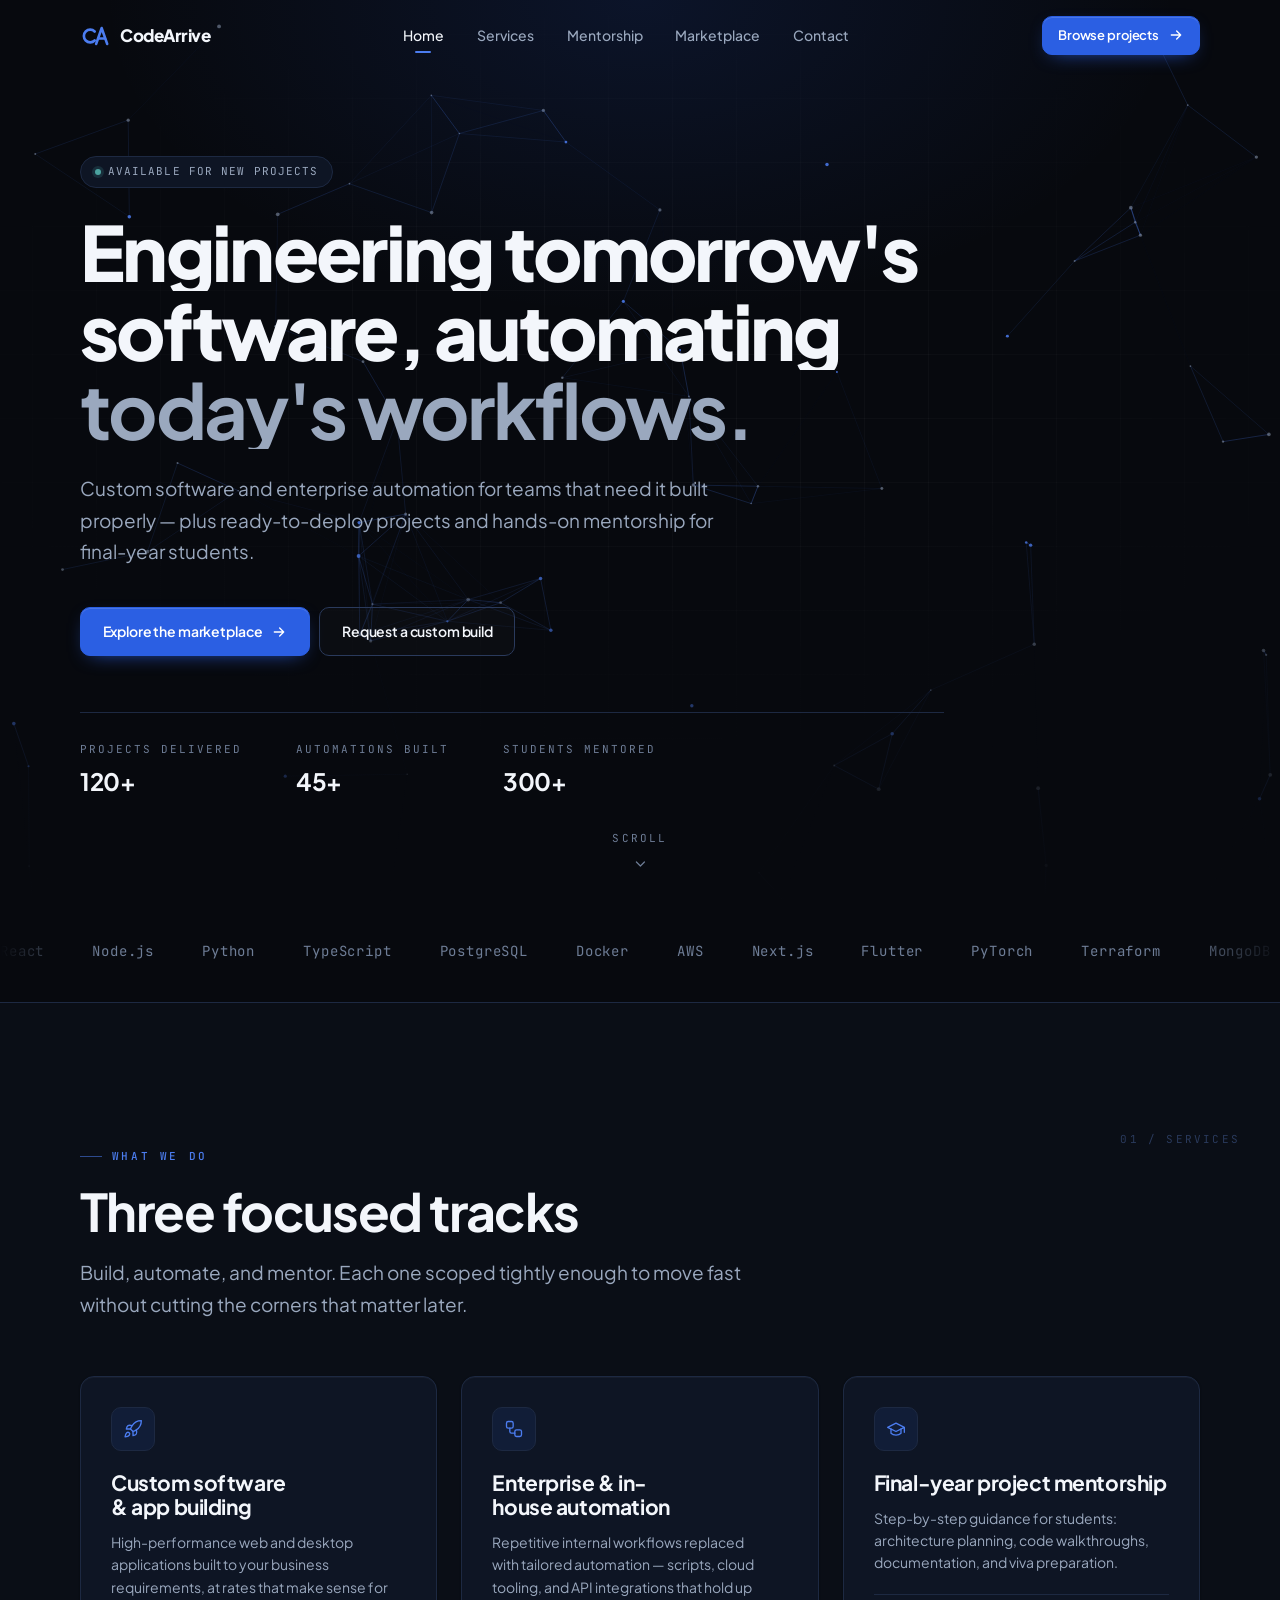
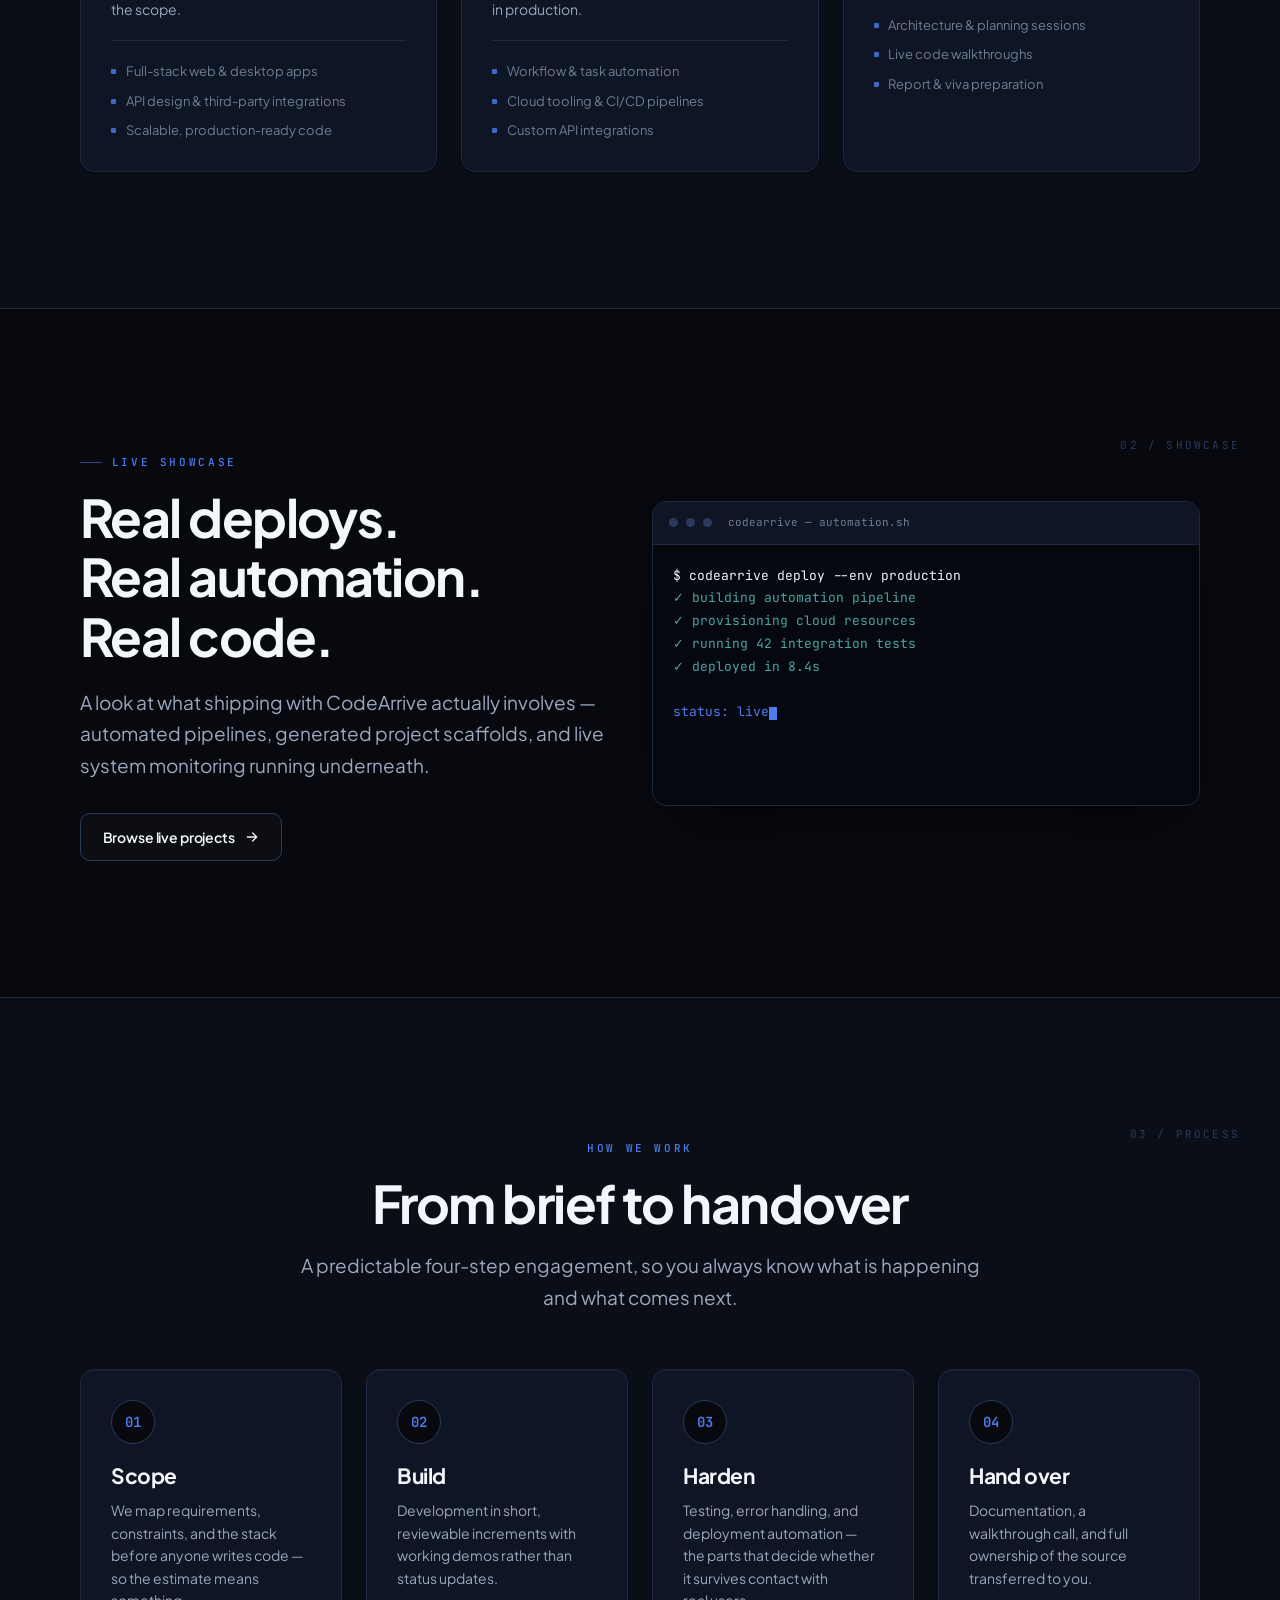
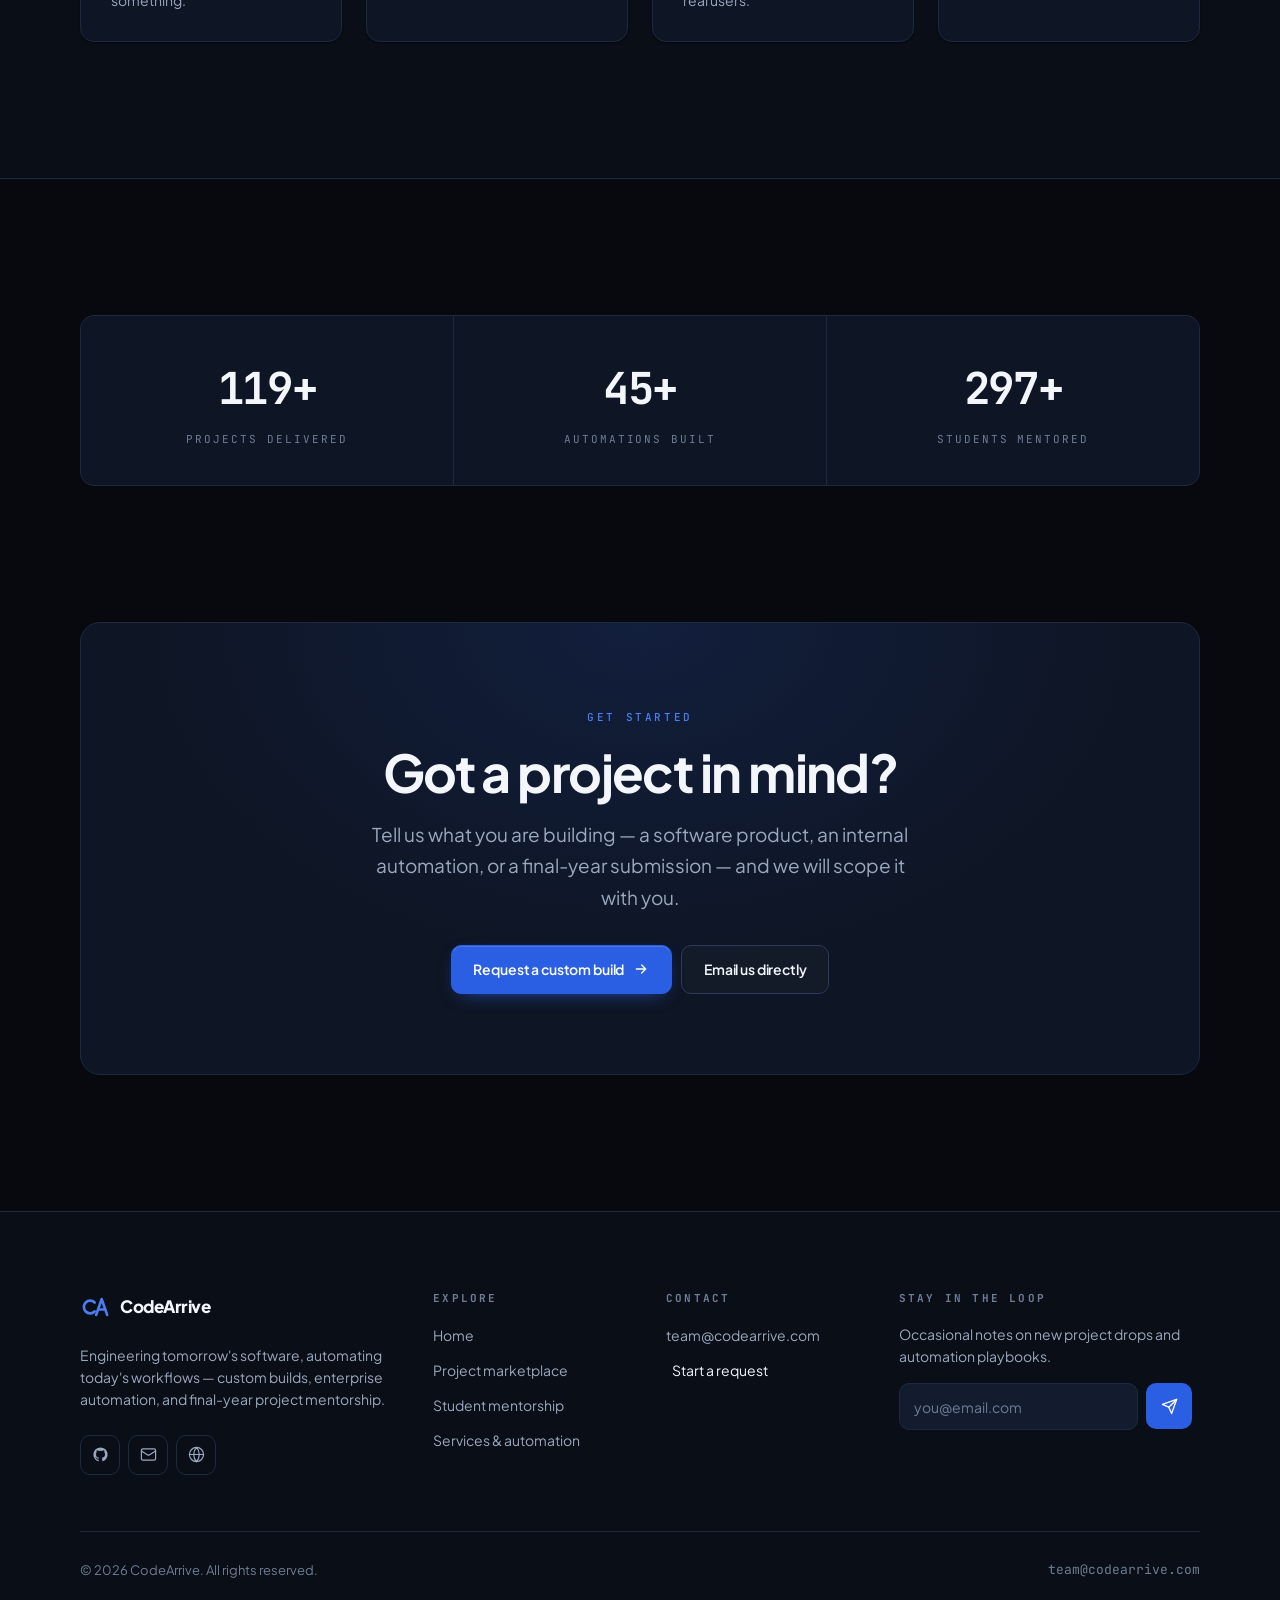
==== codearrive.html @ 4d6f7f06 "initial commit" ====
<!doctype html>
<html lang="en" class="no-js">
<head>
<meta charset="utf-8">
<meta name="viewport" content="width=device-width, initial-scale=1, viewport-fit=cover">

<title>CodeArrive — Custom Software, Enterprise Automation &amp; Project Mentorship</title>
<meta name="description" content="CodeArrive builds custom software and enterprise automation, and mentors students through final-year projects end to end — architecture, code, documentation and viva prep.">
<meta name="author" content="CodeArrive">
<meta name="theme-color" content="#07090e">
<meta name="color-scheme" content="dark">

<link rel="canonical" href="https://naveenist.github.io/">

<!-- Open Graph / social.
     These stay absolute on purpose: a crawler fetches them from its own
     machine, so a data: URI or a relative path would give it nothing. -->
<meta property="og:type" content="website">
<meta property="og:site_name" content="CodeArrive">
<meta property="og:title" content="CodeArrive — Engineering tomorrow's software">
<meta property="og:description" content="Custom software, enterprise automation, and final-year project mentorship.">
<meta property="og:image" content="https://naveenist.github.io/assets/img/logo.png">
<meta property="og:url" content="https://naveenist.github.io/">
<meta name="twitter:card" content="summary_large_image">
<meta name="twitter:title" content="CodeArrive — Engineering tomorrow's software">
<meta name="twitter:description" content="Custom software, enterprise automation, and final-year project mentorship.">
<meta name="twitter:image" content="https://naveenist.github.io/assets/img/logo.png">

<!-- Icons are inlined, so this document carries no local file dependencies. -->
<link rel="icon" type="image/svg+xml" href="[data-uri]">
<link rel="apple-touch-icon" href="[data-uri]">

<!-- Fonts are the one remote request left. They degrade to the system stack
     declared in --sans / --mono, so the page is correct offline too. -->
<link rel="preconnect" href="https://fonts.googleapis.com">
<link rel="preconnect" href="https://fonts.gstatic.com" crossorigin>
<link href="https://fonts.googleapis.com/css2?family=Plus+Jakarta+Sans:wght@400;500;600;700;800&family=JetBrains+Mono:wght@400;500;600&display=swap" rel="stylesheet">

<script type="application/ld+json">
{
  "@context": "https://schema.org",
  "@type": "ProfessionalService",
  "name": "CodeArrive",
  "description": "Custom software development, enterprise automation, and final-year project mentorship.",
  "email": "team@codearrive.com",
  "url": "https://naveenist.github.io/",
  "areaServed": "Worldwide",
  "serviceType": [
    "Custom Software Development",
    "Enterprise Automation",
    "Student Project Mentorship"
  ]
}
</script>

<!-- FAQ structured data mirrors the mentorship accordion below. -->
<script type="application/ld+json">
{
  "@context": "https://schema.org",
  "@type": "FAQPage",
  "mainEntity": [
    {"@type":"Question","name":"Who owns the code once the project is delivered?","acceptedAnswer":{"@type":"Answer","text":"Full ownership transfers to you on delivery. You are free to modify, extend, redistribute, or present it as your own submitted work."}},
    {"@type":"Question","name":"Do you help with local environment setup?","acceptedAnswer":{"@type":"Answer","text":"Yes. Every delivery includes a setup guide and a live walkthrough call to get the project running on your machine, from dependencies to database configuration."}},
    {"@type":"Question","name":"Can I request custom changes after delivery?","acceptedAnswer":{"@type":"Answer","text":"Small revisions are included with the training and documentation packages. Larger scope changes are scoped and quoted separately."}},
    {"@type":"Question","name":"Will I be able to explain the project in my viva?","acceptedAnswer":{"@type":"Answer","text":"Architecture walkthroughs, code reviews, and mock viva sessions are built into Phase 3, so you can defend every design decision."}},
    {"@type":"Question","name":"What about plagiarism and originality checks?","acceptedAnswer":{"@type":"Answer","text":"Every project is built fresh rather than resold from a template library, and comes with documented architecture explaining each decision in plain language."}},
    {"@type":"Question","name":"Do you provide the presentation and written report?","acceptedAnswer":{"@type":"Answer","text":"Yes. Under the code plus training plus report package you get a presentation deck, a full written report, and viva prep notes alongside the code."}}
  ]
}
</script>

<style>
/* ==========================================================================
   CodeArrive — inlined stylesheet (tokens.css + components.css + layout.css)
   ========================================================================== */
/* ==========================================================================
   CodeArrive - Design tokens, reset and base typography
   --------------------------------------------------------------------------
   Palette rule: the canvas is black and navy, the type is white and silver,
   and royal blue appears ONLY on interactive or emphasised elements. Nothing
   is coloured for decoration. That restraint is what separates this from a
   rainbow-gradient template.
   ========================================================================== */

:root {
  /* --- Canvas ----------------------------------------------------------- */
  --ink: #07090e;          /* page base                                     */
  --ink-soft: #0a0e16;     /* alternating band, breaks up long scrolls      */

  /* --- Surfaces --------------------------------------------------------- */
  --navy: #0e1524;         /* panel                                          */
  --navy-soft: #131c2e;    /* raised panel, inputs                           */
  --navy-hi: #1a2540;      /* hover / pressed                                */

  /* --- Structure -------------------------------------------------------- */
  --line: #1d2942;         /* hairline border                                */
  --line-hi: #2a3a5c;      /* emphasised hairline                            */

  /* --- Accent ----------------------------------------------------------- */
  --royal: #2b5fe3;        /* fills. White text on this is 5.49:1 (AA)       */
  --royal-hi: #4c7df0;     /* accent text. 5.2:1 on --ink (AA)               */
  --royal-lo: #1e47b0;     /* pressed                                        */
  --royal-wash: rgb(43 95 227 / 0.10);
  --royal-edge: rgb(76 125 240 / 0.32);

  /* --- Type ------------------------------------------------------------- */
  --paper: #f3f6fb;        /* primary    16.5:1                              */
  --silver: #9aa8be;       /* secondary   8.3:1                              */
  --steel: #6e7d96;        /* tertiary    4.8:1 - still AA for body text     */

  /* --- Feedback, desaturated so it belongs to the palette --------------- */
  --positive: #4ba3a0;
  --negative: #e08a8a;

  /* --- Typography ------------------------------------------------------- */
  --font-sans: "Plus Jakarta Sans", ui-sans-serif, system-ui, -apple-system,
    "Segoe UI", Roboto, sans-serif;
  --font-mono: "JetBrains Mono", ui-monospace, SFMono-Regular, Menlo,
    Consolas, monospace;

  /* Fluid scale. Every heading interpolates between a phone and a desktop
     size, so there are no awkward jumps at the breakpoints. */
  --t-display: clamp(2.5rem, 1.30rem + 5.0vw, 4.75rem);
  --t-h1: clamp(2rem, 1.35rem + 2.7vw, 3.25rem);
  --t-h2: clamp(1.5rem, 1.16rem + 1.45vw, 2.25rem);
  --t-h3: clamp(1.125rem, 1.03rem + 0.4vw, 1.3125rem);
  --t-lead: clamp(1rem, 0.95rem + 0.32vw, 1.1875rem);
  --t-body: 0.9375rem;
  --t-sm: 0.875rem;
  --t-xs: 0.8125rem;
  --t-micro: 0.6875rem;

  /* --- Space ------------------------------------------------------------ */
  --gutter: clamp(1.25rem, 0.6rem + 2.6vw, 2.5rem);
  --section-y: clamp(4.5rem, 2.5rem + 8vw, 8.5rem);
  --max-w: 1200px;
  --max-w-prose: 46rem;

  /* --- Radius ----------------------------------------------------------- */
  --r-sm: 6px;
  --r-md: 10px;
  --r-lg: 14px;
  --r-xl: 20px;
  --r-pill: 999px;

  /* --- Elevation -------------------------------------------------------- */
  --shadow-sm: 0 1px 2px rgb(0 0 0 / 0.4);
  --shadow-md: 0 12px 28px -18px rgb(0 0 0 / 0.85);
  --shadow-lg: 0 28px 60px -32px rgb(0 0 0 / 0.95);
  --edge-top: inset 0 1px 0 0 rgb(255 255 255 / 0.035);

  /* --- Motion ----------------------------------------------------------- */
  --ease-out: cubic-bezier(0.16, 1, 0.3, 1);      /* entrances, decisive     */
  --ease-in-out: cubic-bezier(0.76, 0, 0.24, 1);  /* two-way, symmetric      */
  --ease-ui: cubic-bezier(0.4, 0, 0.2, 1);        /* hovers, small state     */

  --d-fast: 160ms;
  --d-base: 260ms;
  --d-slow: 520ms;
  --d-reveal: 760ms;

  --nav-h: 72px;
  --z-nav: 100;
  --z-sheet: 150;
  --z-modal: 200;
}

/* ==========================================================================
   Reset
   ========================================================================== */

*,
*::before,
*::after {
  box-sizing: border-box;
}

* {
  margin: 0;
}

html {
  color-scheme: dark;
  -webkit-text-size-adjust: 100%;
  /* Anchor jumps land below the fixed navbar instead of underneath it. */
  scroll-padding-top: calc(var(--nav-h) + 24px);
}

body {
  min-height: 100svh;
  background: var(--ink);
  color: var(--paper);
  font-family: var(--font-sans);
  font-size: var(--t-body);
  line-height: 1.6;
  font-synthesis-weight: none;
  -webkit-font-smoothing: antialiased;
  -moz-osx-font-smoothing: grayscale;
  text-rendering: optimizeLegibility;
  /* `clip` rather than `hidden` so position:sticky still works inside. */
  overflow-x: clip;
}

img,
picture,
svg,
canvas,
video {
  display: block;
  max-width: 100%;
}

input,
button,
textarea,
select {
  font: inherit;
  color: inherit;
}

button {
  background: none;
  border: 0;
  cursor: pointer;
}

a {
  color: inherit;
  text-decoration: none;
}

ul,
ol {
  list-style: none;
  padding: 0;
}

h1,
h2,
h3,
h4 {
  font-weight: 700;
  line-height: 1.15;
  letter-spacing: -0.02em;
  text-wrap: balance;
}

p {
  text-wrap: pretty;
}

:target {
  scroll-margin-top: calc(var(--nav-h) + 24px);
}

/* ==========================================================================
   Base type helpers
   ========================================================================== */

.display {
  font-size: var(--t-display);
  line-height: 1.04;
  letter-spacing: -0.035em;
  font-weight: 800;
}

.h1 { font-size: var(--t-h1); letter-spacing: -0.03em; }
.h2 { font-size: var(--t-h2); letter-spacing: -0.025em; }
.h3 { font-size: var(--t-h3); letter-spacing: -0.015em; }

.lead {
  font-size: var(--t-lead);
  line-height: 1.65;
  color: var(--silver);
}

.muted { color: var(--silver); }
.dim { color: var(--steel); }
.mono { font-family: var(--font-mono); }

/* The enterprise micro-label: mono, uppercase, wide tracking. */
.eyebrow {
  display: inline-flex;
  align-items: center;
  gap: 0.6rem;
  font-family: var(--font-mono);
  font-size: var(--t-micro);
  font-weight: 500;
  letter-spacing: 0.24em;
  text-transform: uppercase;
  color: var(--royal-hi);
}

.eyebrow::before {
  content: "";
  width: 22px;
  height: 1px;
  background: currentColor;
  opacity: 0.55;
}

.eyebrow--bare::before { display: none; }

/* ==========================================================================
   Selection, focus, scrollbar
   ========================================================================== */

::selection {
  background: var(--royal);
  color: #fff;
}

/* One focus treatment everywhere. Keyboard users get a ring; mouse users
   never see it. */
:focus-visible {
  outline: 2px solid var(--royal-hi);
  outline-offset: 3px;
  border-radius: var(--r-sm);
}

:focus:not(:focus-visible) {
  outline: none;
}

* {
  scrollbar-width: thin;
  scrollbar-color: var(--line-hi) transparent;
}

::-webkit-scrollbar { width: 11px; height: 11px; }
::-webkit-scrollbar-track { background: transparent; }
::-webkit-scrollbar-thumb {
  background: var(--line-hi);
  border: 3px solid var(--ink);
  border-radius: var(--r-pill);
}
::-webkit-scrollbar-thumb:hover { background: var(--steel); }

/* ==========================================================================
   Accessibility helpers
   ========================================================================== */

.visually-hidden {
  position: absolute !important;
  width: 1px;
  height: 1px;
  padding: 0;
  overflow: hidden;
  clip: rect(0 0 0 0);
  clip-path: inset(50%);
  white-space: nowrap;
  border: 0;
}

.skip-link {
  position: fixed;
  top: 0;
  left: 50%;
  transform: translate(-50%, -140%);
  z-index: 999;
  padding: 0.75rem 1.5rem;
  background: var(--royal);
  color: #fff;
  font-size: var(--t-sm);
  font-weight: 600;
  border-radius: 0 0 var(--r-md) var(--r-md);
  transition: transform var(--d-base) var(--ease-out);
}

.skip-link:focus {
  transform: translate(-50%, 0);
}

/* ==========================================================================
   Reduced motion - remove movement, never remove content
   ========================================================================== */

@media (prefers-reduced-motion: reduce) {
  *,
  *::before,
  *::after {
    animation-duration: 0.01ms !important;
    animation-iteration-count: 1 !important;
    transition-duration: 0.01ms !important;
    scroll-behavior: auto !important;
  }
}

/* ==========================================================================
   Print - flatten to ink on paper
   ========================================================================== */

@media print {
  body { background: #fff; color: #000; }
  .site-nav,
  .site-footer,
  .hero-canvas,
  .to-top,
  .scroll-progress { display: none !important; }
  .panel, .card { border: 1px solid #ccc; background: #fff; box-shadow: none; }
  a[href^="http"]::after { content: " (" attr(href) ")"; font-size: 0.8em; }
}


/* ==========================================================================
   CodeArrive - Components
   Buttons, surfaces, cards, forms, modal, accordion, and the scroll-reveal
   animation system.
   ========================================================================== */

/* ==========================================================================
   Layout primitives
   ========================================================================== */

.wrap {
  width: 100%;
  max-width: var(--max-w);
  margin-inline: auto;
  padding-inline: var(--gutter);
}

.wrap--narrow { max-width: 900px; }
.prose { max-width: var(--max-w-prose); }

.section {
  position: relative;
  padding-block: var(--section-y);
}

/* Alternating band, with hairlines to make the change of surface deliberate
   rather than accidental. */
.section--band {
  background: var(--ink-soft);
  border-block: 1px solid var(--line);
}

.stack > * + * { margin-top: var(--stack-gap, 1rem); }

.grid { display: grid; gap: clamp(1rem, 0.6rem + 1.4vw, 1.5rem); }
.grid--2 { grid-template-columns: repeat(auto-fit, minmax(min(100%, 20rem), 1fr)); }
.grid--3 { grid-template-columns: repeat(auto-fit, minmax(min(100%, 17.5rem), 1fr)); }

.rule {
  height: 1px;
  border: 0;
  background: linear-gradient(to right, transparent, var(--line-hi), transparent);
}

/* Structural blueprint grid. Reads as engineering drafting, not as a glow. */
.blueprint {
  position: absolute;
  inset: 0;
  pointer-events: none;
  background-image:
    linear-gradient(to right, rgb(255 255 255 / 0.028) 1px, transparent 1px),
    linear-gradient(to bottom, rgb(255 255 255 / 0.028) 1px, transparent 1px);
  background-size: 64px 64px;
  background-position: center;
  -webkit-mask-image: radial-gradient(ellipse 80% 62% at 50% 42%, #000 25%, transparent 76%);
  mask-image: radial-gradient(ellipse 80% 62% at 50% 42%, #000 25%, transparent 76%);
}

/* ==========================================================================
   Surfaces
   ========================================================================== */

.panel {
  background: var(--navy);
  border: 1px solid var(--line);
  border-radius: var(--r-lg);
  box-shadow: var(--edge-top), var(--shadow-sm);
}

.panel--raised {
  background: var(--navy-soft);
  box-shadow: var(--edge-top), var(--shadow-lg);
}

/* ==========================================================================
   Buttons
   ========================================================================== */

.btn {
  --btn-bg: transparent;
  --btn-fg: var(--paper);
  --btn-bd: var(--line-hi);

  position: relative;
  display: inline-flex;
  align-items: center;
  justify-content: center;
  gap: 0.55rem;
  min-height: 44px;              /* touch target floor */
  padding: 0.75rem 1.35rem;
  background: var(--btn-bg);
  color: var(--btn-fg);
  border: 1px solid var(--btn-bd);
  border-radius: var(--r-md);
  font-size: var(--t-sm);
  font-weight: 600;
  letter-spacing: -0.01em;
  white-space: nowrap;
  cursor: pointer;
  isolation: isolate;
  transition:
    background-color var(--d-fast) var(--ease-ui),
    border-color var(--d-fast) var(--ease-ui),
    color var(--d-fast) var(--ease-ui),
    transform var(--d-fast) var(--ease-ui),
    box-shadow var(--d-base) var(--ease-ui);
}

.btn:hover { transform: translateY(-1px); }
.btn:active { transform: translateY(0); transition-duration: 60ms; }

.btn[disabled],
.btn[aria-disabled="true"] {
  opacity: 0.45;
  pointer-events: none;
}

/* Primary - the only solid royal fill on the page. */
.btn--primary {
  --btn-bg: var(--royal);
  --btn-fg: #fff;
  --btn-bd: var(--royal);
  box-shadow: 0 1px 0 0 rgb(255 255 255 / 0.14) inset, 0 6px 20px -10px var(--royal);
}
.btn--primary:hover { --btn-bg: #3a6cea; --btn-bd: #3a6cea; }
.btn--primary:active { --btn-bg: var(--royal-lo); --btn-bd: var(--royal-lo); }

/* Secondary - hairline outline on the canvas. */
.btn--ghost {
  --btn-bg: rgb(255 255 255 / 0.02);
}
.btn--ghost:hover {
  --btn-bg: var(--navy-hi);
  --btn-bd: var(--line-hi);
}

/* Tertiary - text only, for low-priority actions. */
.btn--quiet {
  --btn-bd: transparent;
  --btn-fg: var(--silver);
  padding-inline: 0.85rem;
}
.btn--quiet:hover { --btn-fg: var(--paper); --btn-bg: rgb(255 255 255 / 0.04); }

.btn--sm { min-height: 38px; padding: 0.5rem 0.95rem; font-size: var(--t-xs); }
.btn--block { width: 100%; }

.btn .icon {
  width: 1rem;
  height: 1rem;
  flex: none;
  transition: transform var(--d-base) var(--ease-out);
}

/* The arrow nudges forward on hover - a small, deliberate signal of
   direction rather than a bouncing animation. */
.btn:hover .icon--arrow { transform: translateX(3px); }

/* ==========================================================================
   Tags, chips, pills
   ========================================================================== */

.tag {
  display: inline-flex;
  align-items: center;
  gap: 0.35rem;
  padding: 0.25rem 0.55rem;
  border: 1px solid var(--line);
  border-radius: var(--r-sm);
  background: rgb(255 255 255 / 0.02);
  font-family: var(--font-mono);
  font-size: var(--t-micro);
  color: var(--silver);
  white-space: nowrap;
}

.badge {
  display: inline-flex;
  align-items: center;
  gap: 0.45rem;
  padding: 0.4rem 0.85rem;
  border: 1px solid var(--line);
  border-radius: var(--r-pill);
  background: var(--navy);
  font-family: var(--font-mono);
  font-size: var(--t-micro);
  letter-spacing: 0.1em;
  text-transform: uppercase;
  color: var(--silver);
}

.badge .dot {
  width: 6px;
  height: 6px;
  border-radius: 50%;
  background: var(--positive);
  box-shadow: 0 0 0 3px rgb(75 163 160 / 0.18);
}

/* Filter chip - a real <button>, so it is keyboard operable by default. */
.chip {
  min-height: 38px;
  padding: 0.45rem 0.9rem;
  border: 1px solid var(--line);
  border-radius: var(--r-pill);
  background: transparent;
  font-family: var(--font-mono);
  font-size: var(--t-xs);
  color: var(--silver);
  transition:
    background-color var(--d-fast) var(--ease-ui),
    border-color var(--d-fast) var(--ease-ui),
    color var(--d-fast) var(--ease-ui);
}

.chip:hover { color: var(--paper); border-color: var(--line-hi); }

.chip[aria-pressed="true"] {
  background: var(--royal);
  border-color: var(--royal);
  color: #fff;
}

/* ==========================================================================
   Cards
   ========================================================================== */

.card {
  position: relative;
  display: flex;
  flex-direction: column;
  height: 100%;
  padding: clamp(1.4rem, 1rem + 1.1vw, 2rem);
  background: var(--navy);
  border: 1px solid var(--line);
  border-radius: var(--r-lg);
  box-shadow: var(--edge-top), var(--shadow-sm);
  transition:
    transform var(--d-slow) var(--ease-out),
    border-color var(--d-base) var(--ease-ui),
    background-color var(--d-base) var(--ease-ui);
}

.card--interactive:hover {
  transform: translateY(-4px);
  border-color: var(--line-hi);
  background: var(--navy-soft);
}

/* A hairline of accent that draws itself along the top edge on hover. */
.card--interactive::before {
  content: "";
  position: absolute;
  inset-inline: -1px;
  top: -1px;
  height: 1px;
  background: linear-gradient(to right, transparent, var(--royal-hi), transparent);
  transform: scaleX(0);
  transition: transform var(--d-slow) var(--ease-out);
}
.card--interactive:hover::before,
.card--interactive:focus-within::before { transform: scaleX(1); }

.card__icon {
  display: grid;
  place-items: center;
  width: 44px;
  height: 44px;
  border: 1px solid var(--line);
  border-radius: var(--r-md);
  background: var(--royal-wash);
  color: var(--royal-hi);
  flex: none;
}

.card__icon svg { width: 20px; height: 20px; }

.card__title { font-size: var(--t-h3); margin-top: 1.25rem; }
.card__body { margin-top: 0.7rem; color: var(--silver); font-size: var(--t-sm); }

.card__list {
  margin-top: 1.25rem;
  padding-top: 1.25rem;
  border-top: 1px solid var(--line);
  display: grid;
  gap: 0.55rem;
}

.card__list li {
  display: flex;
  align-items: flex-start;
  gap: 0.6rem;
  font-size: var(--t-xs);
  color: var(--steel);
}

.card__list li::before {
  content: "";
  width: 5px;
  height: 5px;
  margin-top: 0.5rem;
  flex: none;
  border-radius: 1px;
  background: var(--royal-hi);
  opacity: 0.8;
}

/* ==========================================================================
   Forms
   ========================================================================== */

.field { display: block; }

.field__label {
  display: block;
  margin-bottom: 0.45rem;
  font-size: var(--t-xs);
  font-weight: 600;
  color: var(--silver);
}

.field__label .req { color: var(--royal-hi); margin-left: 2px; }

.field__hint {
  margin-top: 0.4rem;
  font-size: var(--t-micro);
  color: var(--steel);
}

.input,
.textarea,
.select {
  width: 100%;
  min-height: 46px;
  padding: 0.7rem 0.9rem;
  background: var(--navy-soft);
  color: var(--paper);
  border: 1px solid var(--line);
  border-radius: var(--r-md);
  font-size: var(--t-sm);
  transition:
    border-color var(--d-fast) var(--ease-ui),
    box-shadow var(--d-fast) var(--ease-ui),
    background-color var(--d-fast) var(--ease-ui);
}

.textarea { min-height: 96px; resize: vertical; line-height: 1.6; }

.input::placeholder,
.textarea::placeholder { color: var(--steel); }

.input:hover,
.textarea:hover,
.select:hover { border-color: var(--line-hi); }

.input:focus,
.textarea:focus,
.select:focus {
  outline: none;
  border-color: var(--royal);
  box-shadow: 0 0 0 3px var(--royal-wash);
  background: var(--navy-hi);
}

/* Native select arrow replaced with an inline SVG so it matches the palette. */
.select {
  appearance: none;
  padding-right: 2.4rem;
  background-image: url("data:image/svg+xml,%3Csvg xmlns='http://www.w3.org/2000/svg' viewBox='0 0 24 24' fill='none' stroke='%239aa8be' stroke-width='2' stroke-linecap='round' stroke-linejoin='round'%3E%3Cpath d='m6 9 6 6 6-6'/%3E%3C/svg%3E");
  background-repeat: no-repeat;
  background-position: right 0.8rem center;
  background-size: 16px;
}

.select option { background: var(--navy); color: var(--paper); }

input[type="date"]::-webkit-calendar-picker-indicator {
  filter: invert(0.65);
  cursor: pointer;
}

/* Chrome paints autofilled inputs white - override it. */
.input:-webkit-autofill,
.input:-webkit-autofill:hover,
.input:-webkit-autofill:focus,
.textarea:-webkit-autofill {
  -webkit-text-fill-color: var(--paper);
  -webkit-box-shadow: 0 0 0 1000px var(--navy-soft) inset;
  caret-color: var(--paper);
  transition: background-color 9999s ease-out;
}

/* Invalid state is announced by aria-invalid, and mirrored visually here. */
[aria-invalid="true"] {
  border-color: var(--negative) !important;
}
[aria-invalid="true"]:focus {
  box-shadow: 0 0 0 3px rgb(224 138 138 / 0.16) !important;
}

.field__error {
  display: none;
  margin-top: 0.4rem;
  font-size: var(--t-micro);
  color: var(--negative);
}
.field__error.is-shown { display: block; }

/* Radio-style option rows built from real buttons. */
.option {
  display: block;
  width: 100%;
  padding: 0.85rem 1rem;
  text-align: left;
  background: transparent;
  border: 1px solid var(--line);
  border-radius: var(--r-md);
  transition:
    border-color var(--d-fast) var(--ease-ui),
    background-color var(--d-fast) var(--ease-ui);
}

.option:hover { background: var(--navy-hi); border-color: var(--line-hi); }

.option[aria-pressed="true"] {
  border-color: var(--royal);
  background: var(--royal-wash);
}

.option__title { font-size: var(--t-sm); font-weight: 600; }
.option__hint { margin-top: 0.15rem; font-size: var(--t-micro); color: var(--steel); }

/* ==========================================================================
   Modal / dialog
   ========================================================================== */

.modal {
  position: fixed;
  inset: 0;
  z-index: var(--z-modal);
  display: grid;
  place-items: center;
  padding: var(--gutter);
  background: rgb(3 5 9 / 0.72);
  backdrop-filter: blur(6px);
  -webkit-backdrop-filter: blur(6px);
  opacity: 0;
  visibility: hidden;
  transition:
    opacity var(--d-base) var(--ease-ui),
    visibility var(--d-base) var(--ease-ui);
}

.modal.is-open { opacity: 1; visibility: visible; }

.modal__panel {
  width: 100%;
  max-width: 34rem;
  max-height: min(88svh, 52rem);
  overflow-y: auto;
  overscroll-behavior: contain;
  background: var(--navy);
  border: 1px solid var(--line);
  border-radius: var(--r-xl);
  box-shadow: var(--edge-top), var(--shadow-lg);
  transform: translateY(18px) scale(0.985);
  opacity: 0;
  transition:
    transform var(--d-slow) var(--ease-out),
    opacity var(--d-base) var(--ease-out);
}

.modal.is-open .modal__panel { transform: none; opacity: 1; }

.modal--wide .modal__panel { max-width: 44rem; }

.modal__head {
  position: sticky;
  top: 0;
  z-index: 1;
  display: flex;
  align-items: flex-start;
  justify-content: space-between;
  gap: 1rem;
  padding: 1.5rem clamp(1.25rem, 1rem + 1vw, 2rem);
  background: var(--navy);
  border-bottom: 1px solid var(--line);
}

.modal__body { padding: clamp(1.25rem, 1rem + 1vw, 2rem); }

.modal__close {
  display: grid;
  place-items: center;
  width: 40px;
  height: 40px;
  flex: none;
  margin: -0.4rem -0.5rem 0 0;
  border-radius: var(--r-md);
  color: var(--steel);
  transition: color var(--d-fast) var(--ease-ui), background-color var(--d-fast) var(--ease-ui);
}
.modal__close:hover { color: var(--paper); background: var(--navy-hi); }
.modal__close svg { width: 20px; height: 20px; }

/* On phones the dialog becomes a bottom sheet - far easier to reach. */
@media (max-width: 640px) {
  .modal { padding: 0; align-items: end; }
  .modal__panel {
    max-width: none;
    max-height: 92svh;
    border-radius: var(--r-xl) var(--r-xl) 0 0;
    transform: translateY(100%);
  }
}

/* ==========================================================================
   Accordion
   ========================================================================== */

.accordion { border: 1px solid var(--line); border-radius: var(--r-lg); overflow: hidden; }
.accordion__item + .accordion__item { border-top: 1px solid var(--line); }

.accordion__trigger {
  display: flex;
  align-items: center;
  justify-content: space-between;
  gap: 1rem;
  width: 100%;
  min-height: 60px;
  padding: 1.15rem clamp(1rem, 0.8rem + 0.8vw, 1.5rem);
  text-align: left;
  font-size: var(--t-sm);
  font-weight: 600;
  background: transparent;
  transition: background-color var(--d-fast) var(--ease-ui);
}

.accordion__trigger:hover { background: rgb(255 255 255 / 0.025); }
.accordion__trigger[aria-expanded="true"] { background: rgb(255 255 255 / 0.02); }

.accordion__trigger svg {
  width: 18px;
  height: 18px;
  flex: none;
  color: var(--royal-hi);
  transition: transform var(--d-base) var(--ease-in-out);
}
.accordion__trigger[aria-expanded="true"] svg { transform: rotate(180deg); }

/* Height is animated from an inline pixel value set by JS, so the panel can
   still size itself to its content. */
.accordion__panel {
  height: 0;
  overflow: hidden;
  transition: height var(--d-base) var(--ease-in-out);
}

.accordion__panel > div {
  padding: 0 clamp(1rem, 0.8rem + 0.8vw, 1.5rem) 1.35rem;
  color: var(--silver);
  font-size: var(--t-sm);
}

/* ==========================================================================
   Scroll-reveal
   --------------------------------------------------------------------------
   Elements start slightly low and transparent; an IntersectionObserver adds
   .is-visible. --i staggers siblings. Motion is small (18px) and eased out -
   noticeable but never bouncy.
   ========================================================================== */

[data-reveal] {
  opacity: 0;
  transform: translateY(18px);
  transition:
    opacity var(--d-reveal) var(--ease-out),
    transform var(--d-reveal) var(--ease-out);
  transition-delay: calc(var(--i, 0) * 80ms);
}

[data-reveal].is-visible {
  opacity: 1;
  transform: none;
}

/* If JS never runs, content must still be readable. */
.no-js [data-reveal] { opacity: 1; transform: none; }

@media (prefers-reduced-motion: reduce) {
  [data-reveal] { opacity: 1; transform: none; transition: none; }
}

/* ==========================================================================
   Utility
   ========================================================================== */

.flow-sm > * + * { margin-top: 0.5rem; }
.flow > * + * { margin-top: 1rem; }
.flow-lg > * + * { margin-top: 1.75rem; }

.cluster {
  display: flex;
  flex-wrap: wrap;
  gap: 0.6rem;
  align-items: center;
}

.center { text-align: center; }
.center-x { margin-inline: auto; }

.scrollbar-none { scrollbar-width: none; }
.scrollbar-none::-webkit-scrollbar { display: none; }

.fade-x {
  -webkit-mask-image: linear-gradient(to right, transparent, #000 8%, #000 92%, transparent);
  mask-image: linear-gradient(to right, transparent, #000 8%, #000 92%, transparent);
}


/* ==========================================================================
   CodeArrive - Layout
   Navbar, hero, section furniture, footer, and page-specific blocks.
   ========================================================================== */

/* ==========================================================================
   Scroll progress
   ========================================================================== */

.scroll-progress {
  position: fixed;
  inset-inline: 0;
  top: 0;
  height: 2px;
  z-index: calc(var(--z-nav) + 1);
  background: var(--royal);
  transform-origin: 0 50%;
  transform: scaleX(0);
  pointer-events: none;
}

/* ==========================================================================
   Navbar
   ========================================================================== */

.site-nav {
  position: fixed;
  inset-inline: 0;
  top: 0;
  z-index: var(--z-nav);
  transition: transform var(--d-slow) var(--ease-out);
}

/* Hides on scroll-down, returns on scroll-up: the content gets the full
   viewport while reading, and navigation is one flick away. */
.site-nav.is-hidden { transform: translateY(-100%); }

.site-nav__inner {
  display: flex;
  align-items: center;
  justify-content: space-between;
  gap: 1rem;
  height: var(--nav-h);
  max-width: var(--max-w);
  margin-inline: auto;
  padding-inline: var(--gutter);
  border-bottom: 1px solid transparent;
  transition:
    background-color var(--d-base) var(--ease-ui),
    border-color var(--d-base) var(--ease-ui),
    backdrop-filter var(--d-base) var(--ease-ui);
}

/* Transparent over the hero, solid once the page scrolls under it. */
.site-nav.is-stuck .site-nav__inner {
  background: rgb(7 9 14 / 0.82);
  backdrop-filter: blur(14px) saturate(150%);
  -webkit-backdrop-filter: blur(14px) saturate(150%);
  border-bottom-color: var(--line);
}

/* Full-bleed hairline that ignores the wrap's max-width. */
.site-nav.is-stuck { background: transparent; }

.brand {
  display: inline-flex;
  align-items: center;
  gap: 0.65rem;
  flex: none;
  color: var(--paper);
}

.brand__mark {
  width: 30px;
  height: 30px;
  flex: none;
  color: var(--royal-hi);
  transition: transform var(--d-slow) var(--ease-out);
}

.brand:hover .brand__mark { transform: rotate(-8deg) scale(1.05); }

.brand__word {
  font-size: 1.0625rem;
  font-weight: 800;
  letter-spacing: -0.03em;
}

.nav-links {
  display: none;
  align-items: center;
  gap: 0.35rem;
}

@media (min-width: 1024px) {
  .nav-links { display: flex; }
}

.nav-links a {
  position: relative;
  display: inline-flex;
  align-items: center;
  height: 38px;
  padding-inline: 0.85rem;
  border-radius: var(--r-md);
  font-size: var(--t-sm);
  font-weight: 500;
  color: var(--silver);
  transition: color var(--d-fast) var(--ease-ui), background-color var(--d-fast) var(--ease-ui);
}

.nav-links a:hover { color: var(--paper); background: rgb(255 255 255 / 0.04); }

.nav-links a[aria-current] { color: var(--paper); }

/* Active-page marker: a short royal rule that grows from the centre. */
.nav-links a::after {
  content: "";
  position: absolute;
  bottom: 2px;
  left: 50%;
  width: 16px;
  height: 2px;
  border-radius: 2px;
  background: var(--royal-hi);
  transform: translateX(-50%) scaleX(0);
  transition: transform var(--d-base) var(--ease-out);
}

.nav-links a[aria-current]::after { transform: translateX(-50%) scaleX(1); }

.nav-actions { display: none; }
@media (min-width: 1024px) { .nav-actions { display: block; } }

/* --- Mobile trigger ------------------------------------------------------ */

.nav-toggle {
  display: grid;
  place-items: center;
  width: 44px;
  height: 44px;
  margin-right: -0.5rem;
  border-radius: var(--r-md);
  color: var(--paper);
}

@media (min-width: 1024px) { .nav-toggle { display: none; } }

.nav-toggle__bars {
  position: relative;
  width: 20px;
  height: 12px;
}

.nav-toggle__bars span {
  position: absolute;
  left: 0;
  width: 100%;
  height: 1.5px;
  background: currentColor;
  border-radius: 2px;
  transition: transform var(--d-base) var(--ease-in-out), opacity var(--d-fast) var(--ease-ui);
}

.nav-toggle__bars span:nth-child(1) { top: 0; }
.nav-toggle__bars span:nth-child(2) { top: 5.25px; }
.nav-toggle__bars span:nth-child(3) { top: 10.5px; }

/* Bars morph into a cross rather than swapping icons. */
.nav-toggle[aria-expanded="true"] .nav-toggle__bars span:nth-child(1) {
  transform: translateY(5.25px) rotate(45deg);
}
.nav-toggle[aria-expanded="true"] .nav-toggle__bars span:nth-child(2) { opacity: 0; }
.nav-toggle[aria-expanded="true"] .nav-toggle__bars span:nth-child(3) {
  transform: translateY(-5.25px) rotate(-45deg);
}

/* --- Mobile sheet -------------------------------------------------------- */

.nav-sheet {
  position: fixed;
  inset: 0;
  z-index: var(--z-sheet);
  display: flex;
  flex-direction: column;
  padding: calc(var(--nav-h) + 1.5rem) var(--gutter) calc(var(--gutter) + env(safe-area-inset-bottom));
  background: rgb(7 9 14 / 0.97);
  backdrop-filter: blur(20px);
  -webkit-backdrop-filter: blur(20px);
  opacity: 0;
  visibility: hidden;
  transition: opacity var(--d-base) var(--ease-ui), visibility var(--d-base) var(--ease-ui);
}

.nav-sheet.is-open { opacity: 1; visibility: visible; }

@media (min-width: 1024px) { .nav-sheet { display: none; } }

.nav-sheet a {
  display: flex;
  align-items: center;
  justify-content: space-between;
  padding: 1.05rem 0.25rem;
  border-bottom: 1px solid var(--line);
  font-size: 1.0625rem;
  font-weight: 600;
  color: var(--paper);
  opacity: 0;
  transform: translateY(14px);
  transition: opacity var(--d-base) var(--ease-out), transform var(--d-base) var(--ease-out);
  transition-delay: calc(var(--i) * 45ms);
}

.nav-sheet.is-open a { opacity: 1; transform: none; }

.nav-sheet a span { color: var(--steel); font-family: var(--font-mono); font-size: var(--t-micro); }
.nav-sheet a[aria-current] span { color: var(--royal-hi); }

.nav-sheet__foot { margin-top: auto; padding-top: 1.75rem; }

/* ==========================================================================
   Hero
   ========================================================================== */

.hero {
  position: relative;
  display: flex;
  align-items: center;
  min-height: min(100svh, 900px);
  padding-block: calc(var(--nav-h) + 4rem) 5rem;
  overflow: hidden;
}

/* The node-network canvas. Sits behind content, ignores pointer events. */
.hero-canvas {
  position: absolute;
  inset: 0;
  width: 100%;
  height: 100%;
  pointer-events: none;
  opacity: 0;
  transition: opacity 1.6s var(--ease-out);
}
.hero-canvas.is-ready { opacity: 1; }

/* A single soft royal wash, low opacity, positioned off-centre so it reads
   as depth rather than as a decorative blob. */
.hero::after {
  content: "";
  position: absolute;
  inset: 0;
  pointer-events: none;
  background:
    radial-gradient(60% 50% at 50% 0%, rgb(43 95 227 / 0.13), transparent 70%),
    linear-gradient(to bottom, transparent 55%, var(--ink) 100%);
}

.hero__inner {
  position: relative;
  z-index: 1;
  width: 100%;
  max-width: var(--max-w);
  margin-inline: auto;
  padding-inline: var(--gutter);
}

.hero__content { max-width: 54rem; }

.hero h1 { margin-top: 1.5rem; }

/* Two-tone headline: the second clause drops to silver so the first clause
   carries the weight. No gradient text. */
.hero h1 .soft { color: var(--silver); font-weight: 700; }

.hero__lead { margin-top: 1.5rem; max-width: 40rem; }

.hero__actions { margin-top: 2.5rem; }

.hero__meta {
  margin-top: 3.5rem;
  padding-top: 1.75rem;
  border-top: 1px solid var(--line);
  display: flex;
  flex-wrap: wrap;
  gap: clamp(1.5rem, 1rem + 3vw, 3.5rem);
}

.hero__meta div { display: grid; gap: 0.2rem; }
.hero__meta dt { font-size: var(--t-micro); font-family: var(--font-mono);
  letter-spacing: 0.18em; text-transform: uppercase; color: var(--steel); }
.hero__meta dd { font-size: 1.5rem; font-weight: 700; letter-spacing: -0.02em; }

.scroll-hint {
  position: absolute;
  bottom: 1.75rem;
  left: 50%;
  translate: -50% 0;
  z-index: 1;
  display: grid;
  place-items: center;
  gap: 0.5rem;
  color: var(--steel);
  font-family: var(--font-mono);
  font-size: var(--t-micro);
  letter-spacing: 0.2em;
  text-transform: uppercase;
}

.scroll-hint svg { width: 16px; height: 16px; animation: hint 2.4s var(--ease-in-out) infinite; }

@keyframes hint {
  0%, 100% { transform: translateY(0); opacity: 0.45; }
  50% { transform: translateY(6px); opacity: 1; }
}

@media (max-width: 640px) { .scroll-hint { display: none; } }

/* --- Headline entrance --------------------------------------------------- */
/* Lines rise out from behind a clipping mask - typesetting, not a generic
   fade. Driven by CSS animation rather than a JS-applied class: animations
   start on their own at first paint, so the hero can never be left blank by
   a throttled rAF, a deferred script, or JS being off entirely.
   `both` fill mode holds the start frame through the delay. */

.reveal-line {
  display: block;
  overflow: hidden;
}

.reveal-line > span {
  display: block;
  animation: line-rise 820ms var(--ease-out) both;
  animation-delay: calc(var(--i, 0) * 85ms + 80ms);
}

@keyframes line-rise {
  from { transform: translateY(105%); }
}

.fade-up {
  animation: fade-up 700ms var(--ease-out) both;
  animation-delay: calc(var(--i, 0) * 80ms + 260ms);
}

@keyframes fade-up {
  from { opacity: 0; transform: translateY(16px); }
}

@media (prefers-reduced-motion: reduce) {
  .reveal-line > span,
  .fade-up { animation: none; }
}

/* ==========================================================================
   Section furniture
   ========================================================================== */

.section-head { max-width: 44rem; }
.section-head--center { margin-inline: auto; text-align: center; }
.section-head h2 { margin-top: 1rem; }
.section-head p { margin-top: 1rem; }

/* Numbered section index, top-right - a drafting-sheet convention. */
.section-index {
  position: absolute;
  top: calc(var(--section-y) - 0.5rem);
  right: var(--gutter);
  font-family: var(--font-mono);
  font-size: var(--t-micro);
  letter-spacing: 0.2em;
  color: var(--line-hi);
}

@media (max-width: 900px) { .section-index { display: none; } }

/* ==========================================================================
   Marquee - technology strip
   ========================================================================== */

.marquee {
  display: flex;
  overflow: hidden;
  user-select: none;
  gap: 0;
}

.marquee__track {
  display: flex;
  flex: none;
  align-items: center;
  gap: 3rem;
  padding-right: 3rem;
  min-width: max-content;
  animation: marquee 46s linear infinite;
}

.marquee:hover .marquee__track { animation-play-state: paused; }

.marquee__track span {
  font-family: var(--font-mono);
  font-size: var(--t-sm);
  letter-spacing: 0.06em;
  color: var(--steel);
  white-space: nowrap;
  transition: color var(--d-fast) var(--ease-ui);
}

.marquee__track span:hover { color: var(--silver); }

@keyframes marquee {
  from { transform: translateX(0); }
  to { transform: translateX(-50%); }
}

@media (prefers-reduced-motion: reduce) {
  .marquee { overflow-x: auto; }
  .marquee__track { animation: none; }
}

/* ==========================================================================
   Terminal
   ========================================================================== */

.terminal {
  border: 1px solid var(--line);
  border-radius: var(--r-lg);
  background: #060810;
  box-shadow: var(--shadow-lg);
  overflow: hidden;
}

.terminal__bar {
  display: flex;
  align-items: center;
  gap: 0.5rem;
  padding: 0.75rem 1rem;
  background: var(--navy);
  border-bottom: 1px solid var(--line);
}

/* Window dots stay monochrome - traffic-light colours would fight the
   palette for no informational gain. */
.terminal__bar i {
  width: 9px;
  height: 9px;
  border-radius: 50%;
  background: var(--line-hi);
}

.terminal__title {
  margin-left: 0.5rem;
  font-family: var(--font-mono);
  font-size: var(--t-micro);
  color: var(--steel);
}

.terminal__body {
  margin: 0;
  padding: 1.25rem;
  min-height: 260px;
  font-family: var(--font-mono);
  font-size: 0.8125rem;
  line-height: 1.75;
  color: var(--silver);
  white-space: pre-wrap;
  word-break: break-word;
  overflow: hidden;
}

.terminal__body .ok { color: var(--positive); }
.terminal__body .cmd { color: var(--paper); }
.terminal__body .key { color: var(--royal-hi); }

.caret {
  display: inline-block;
  width: 8px;
  height: 1em;
  vertical-align: text-bottom;
  background: var(--royal-hi);
  animation: caret 1.05s step-end infinite;
}

@keyframes caret { 0%, 100% { opacity: 1; } 50% { opacity: 0; } }

/* ==========================================================================
   Stats
   ========================================================================== */

.stats {
  display: grid;
  gap: 1px;
  background: var(--line);
  border: 1px solid var(--line);
  border-radius: var(--r-lg);
  overflow: hidden;
  grid-template-columns: repeat(auto-fit, minmax(min(100%, 14rem), 1fr));
}

/* 1px gaps on a --line background give hairline dividers with no extra
   borders to keep in sync. */
.stats > div {
  background: var(--navy);
  padding: clamp(1.5rem, 1rem + 1.6vw, 2.5rem);
  text-align: center;
}

.stat__value {
  font-family: var(--font-mono);
  font-size: clamp(2rem, 1.5rem + 1.8vw, 2.75rem);
  font-weight: 700;
  letter-spacing: -0.03em;
  color: var(--paper);
  font-variant-numeric: tabular-nums;
}

.stat__label {
  margin-top: 0.5rem;
  font-size: var(--t-micro);
  font-family: var(--font-mono);
  letter-spacing: 0.18em;
  text-transform: uppercase;
  color: var(--steel);
}

/* ==========================================================================
   Process timeline (mentorship)
   ========================================================================== */

.phases { position: relative; display: grid; gap: 1.5rem; }

@media (min-width: 900px) {
  .phases { grid-template-columns: repeat(3, 1fr); gap: 1.25rem; }
  /* Connecting rule threaded behind the phase cards. */
  .phases::before {
    content: "";
    position: absolute;
    top: 3.9rem;
    left: 12%;
    right: 12%;
    height: 1px;
    background: linear-gradient(to right, transparent, var(--line-hi), transparent);
  }
}

.phase__step {
  display: grid;
  place-items: center;
  width: 44px;
  height: 44px;
  flex: none;
  border: 1px solid var(--line-hi);
  border-radius: 50%;
  background: var(--ink);
  font-family: var(--font-mono);
  font-size: var(--t-sm);
  font-weight: 600;
  color: var(--royal-hi);
}

/* ==========================================================================
   Project catalogue
   ========================================================================== */

.filters { padding: clamp(1rem, 0.8rem + 0.8vw, 1.5rem); }

.search {
  display: flex;
  align-items: center;
  gap: 0.75rem;
  padding: 0 1rem;
  background: var(--navy-soft);
  border: 1px solid var(--line);
  border-radius: var(--r-md);
  transition: border-color var(--d-fast) var(--ease-ui), box-shadow var(--d-fast) var(--ease-ui);
}

.search:focus-within {
  border-color: var(--royal);
  box-shadow: 0 0 0 3px var(--royal-wash);
}

.search svg { width: 17px; height: 17px; flex: none; color: var(--steel); }

.search input {
  flex: 1;
  min-width: 0;
  min-height: 48px;
  background: none;
  border: 0;
  font-size: var(--t-sm);
}
.search input:focus { outline: none; }

.search__clear {
  display: grid;
  place-items: center;
  width: 30px;
  height: 30px;
  flex: none;
  border-radius: var(--r-sm);
  color: var(--steel);
}
.search__clear:hover { color: var(--paper); background: var(--navy-hi); }
.search__clear[hidden] { display: none; }

.filter-row {
  display: flex;
  flex-wrap: wrap;
  gap: 0.5rem;
  align-items: center;
  margin-top: 1rem;
  padding-top: 1rem;
  border-top: 1px solid var(--line);
}

.filter-row__label {
  font-family: var(--font-mono);
  font-size: var(--t-micro);
  letter-spacing: 0.16em;
  text-transform: uppercase;
  color: var(--steel);
  margin-right: 0.25rem;
}

.results-bar {
  display: flex;
  flex-wrap: wrap;
  align-items: center;
  justify-content: space-between;
  gap: 1rem;
  margin-bottom: 1.5rem;
  font-size: var(--t-sm);
  color: var(--silver);
}

.results-bar strong { color: var(--paper); font-variant-numeric: tabular-nums; }

.project-grid {
  display: grid;
  gap: clamp(1rem, 0.7rem + 1vw, 1.5rem);
  grid-template-columns: repeat(auto-fill, minmax(min(100%, 20rem), 1fr));
}

/* Cards animate in on filter change; JS restamps --i to re-stagger them. */
.project-card {
  display: flex;
  flex-direction: column;
  overflow: hidden;
  padding: 0;
  animation: card-in 500ms var(--ease-out) backwards;
  animation-delay: calc(var(--i, 0) * 45ms);
}

@keyframes card-in {
  from { opacity: 0; transform: translateY(14px); }
}

@media (prefers-reduced-motion: reduce) {
  .project-card { animation: none; }
}

/* Monogram plate instead of a stock image - honest, and zero bytes. */
.project-card__plate {
  position: relative;
  display: grid;
  place-items: center;
  height: 132px;
  background:
    linear-gradient(135deg, var(--navy-soft), var(--navy)),
    var(--navy);
  border-bottom: 1px solid var(--line);
  overflow: hidden;
}

.project-card__plate::before {
  content: "";
  position: absolute;
  inset: 0;
  background-image:
    linear-gradient(to right, rgb(255 255 255 / 0.035) 1px, transparent 1px),
    linear-gradient(to bottom, rgb(255 255 255 / 0.035) 1px, transparent 1px);
  background-size: 26px 26px;
}

.project-card__mono {
  position: relative;
  font-family: var(--font-mono);
  font-size: 2.25rem;
  font-weight: 700;
  letter-spacing: -0.04em;
  color: var(--line-hi);
  transition: color var(--d-slow) var(--ease-out);
}

.project-card:hover .project-card__mono { color: var(--royal-hi); }

.project-card__cat {
  position: absolute;
  top: 0.75rem;
  left: 0.75rem;
  padding: 0.25rem 0.6rem;
  border: 1px solid var(--line);
  border-radius: var(--r-sm);
  background: rgb(7 9 14 / 0.8);
  font-family: var(--font-mono);
  font-size: 0.625rem;
  letter-spacing: 0.08em;
  color: var(--silver);
}

.project-card__body {
  display: flex;
  flex-direction: column;
  flex: 1;
  padding: 1.35rem;
}

.project-card__title { font-size: 1rem; font-weight: 700; letter-spacing: -0.015em; }

.project-card__desc {
  margin-top: 0.5rem;
  font-size: var(--t-xs);
  color: var(--silver);
  display: -webkit-box;
  -webkit-line-clamp: 2;
  line-clamp: 2;
  -webkit-box-orient: vertical;
  overflow: hidden;
}

.project-card__stack { margin-top: 1rem; }

.project-card__foot {
  display: flex;
  align-items: center;
  justify-content: space-between;
  gap: 0.75rem;
  margin-top: auto;
  padding-top: 1.15rem;
  border-top: 1px solid var(--line);
}

.price {
  font-family: var(--font-mono);
  font-size: 1.0625rem;
  font-weight: 700;
  letter-spacing: -0.02em;
}
.price span { font-size: var(--t-micro); color: var(--steel); font-weight: 500; }

.empty-state {
  padding: clamp(3rem, 2rem + 5vw, 5rem) 1.5rem;
  text-align: center;
  border: 1px dashed var(--line-hi);
  border-radius: var(--r-lg);
}

.empty-state svg { width: 34px; height: 34px; margin-inline: auto; color: var(--steel); }

/* ==========================================================================
   Wizard
   ========================================================================== */

.steps {
  display: grid;
  grid-auto-flow: column;
  grid-auto-columns: 1fr;
  gap: 0.5rem;
  margin-bottom: 1.75rem;
}

.steps__item { display: grid; gap: 0.5rem; }

.steps__bar {
  height: 3px;
  border-radius: 2px;
  background: var(--line);
  overflow: hidden;
}

.steps__bar::after {
  content: "";
  display: block;
  height: 100%;
  background: var(--royal);
  transform: scaleX(0);
  transform-origin: 0 50%;
  transition: transform var(--d-slow) var(--ease-out);
}

.steps__item.is-done .steps__bar::after,
.steps__item.is-active .steps__bar::after { transform: scaleX(1); }

.steps__label {
  font-family: var(--font-mono);
  font-size: 0.625rem;
  letter-spacing: 0.14em;
  text-transform: uppercase;
  color: var(--steel);
  transition: color var(--d-base) var(--ease-ui);
}

.steps__item.is-active .steps__label { color: var(--paper); }

@media (max-width: 520px) { .steps__label { display: none; } }

.wizard__pane { display: none; }
.wizard__pane.is-active {
  display: block;
  animation: pane-in 340ms var(--ease-out);
}

@keyframes pane-in {
  from { opacity: 0; transform: translateX(14px); }
}

/* Going back should feel like going back. */
.wizard__pane.is-active.is-back { animation-name: pane-in-back; }
@keyframes pane-in-back {
  from { opacity: 0; transform: translateX(-14px); }
}

@media (prefers-reduced-motion: reduce) {
  .wizard__pane.is-active { animation: none; }
}

.wizard__nav {
  display: flex;
  align-items: center;
  justify-content: space-between;
  gap: 1rem;
  margin-top: 1.75rem;
  padding-top: 1.5rem;
  border-top: 1px solid var(--line);
}

.wizard__done {
  display: grid;
  place-items: center;
  gap: 0.9rem;
  padding: 3rem 1rem;
  text-align: center;
}

.wizard__done svg { width: 46px; height: 46px; color: var(--positive); }

/* Spinner for the submit button. */
.spinner {
  width: 15px;
  height: 15px;
  flex: none;
  border: 2px solid rgb(255 255 255 / 0.3);
  border-top-color: #fff;
  border-radius: 50%;
  animation: spin 700ms linear infinite;
}

@keyframes spin { to { transform: rotate(360deg); } }

/* ==========================================================================
   Call to action band
   ========================================================================== */

.cta {
  position: relative;
  overflow: hidden;
  padding: clamp(2.5rem, 1.5rem + 5vw, 5rem) var(--gutter);
  text-align: center;
  border: 1px solid var(--line);
  border-radius: var(--r-xl);
  background:
    radial-gradient(70% 120% at 50% 0%, rgb(43 95 227 / 0.13), transparent 65%),
    var(--navy);
}

.cta__inner { position: relative; max-width: 38rem; margin-inline: auto; }

/* ==========================================================================
   Footer
   ========================================================================== */

.site-footer {
  border-top: 1px solid var(--line);
  background: var(--ink-soft);
  padding-block: clamp(3rem, 2rem + 4vw, 5rem) 2rem;
}

.footer-grid {
  display: grid;
  gap: 2.5rem;
  grid-template-columns: 1fr;
}

@media (min-width: 640px) { .footer-grid { grid-template-columns: repeat(2, 1fr); } }
@media (min-width: 1024px) {
  .footer-grid { grid-template-columns: 1.6fr 1fr 1fr 1.5fr; gap: 2rem; }
}

.footer-heading {
  font-family: var(--font-mono);
  font-size: var(--t-micro);
  letter-spacing: 0.2em;
  text-transform: uppercase;
  color: var(--steel);
  margin-bottom: 1.15rem;
}

.footer-links { display: grid; gap: 0.7rem; }
.footer-links a { font-size: var(--t-sm); color: var(--silver); transition: color var(--d-fast) var(--ease-ui); }
.footer-links a:hover { color: var(--paper); }

.social { display: flex; gap: 0.5rem; margin-top: 1.5rem; }

.social a {
  display: grid;
  place-items: center;
  width: 40px;
  height: 40px;
  border: 1px solid var(--line);
  border-radius: var(--r-md);
  color: var(--silver);
  transition: color var(--d-fast) var(--ease-ui), border-color var(--d-fast) var(--ease-ui),
    background-color var(--d-fast) var(--ease-ui);
}

.social a:hover { color: var(--paper); border-color: var(--line-hi); background: var(--navy); }
.social svg { width: 17px; height: 17px; }

.subscribe { display: flex; gap: 0.5rem; margin-top: 1rem; }
.subscribe .input { flex: 1; min-width: 0; }

.subscribe button {
  display: grid;
  place-items: center;
  width: 46px;
  height: 46px;
  flex: none;
  background: var(--royal);
  color: #fff;
  border-radius: var(--r-md);
  transition: background-color var(--d-fast) var(--ease-ui);
}
.subscribe button:hover { background: #3a6cea; }
.subscribe button:disabled { opacity: 0.5; }
.subscribe svg { width: 17px; height: 17px; }

.form-status { margin-top: 0.6rem; font-size: var(--t-micro); min-height: 1rem; }
.form-status.is-ok { color: var(--positive); }
.form-status.is-error { color: var(--negative); }

.footer-bottom {
  display: flex;
  flex-wrap: wrap;
  align-items: center;
  justify-content: space-between;
  gap: 1rem;
  margin-top: 3.5rem;
  padding-top: 1.75rem;
  border-top: 1px solid var(--line);
  font-size: var(--t-xs);
  color: var(--steel);
}

/* ==========================================================================
   Back to top
   ========================================================================== */

.to-top {
  position: fixed;
  right: var(--gutter);
  bottom: calc(var(--gutter) + env(safe-area-inset-bottom));
  z-index: 90;
  display: grid;
  place-items: center;
  width: 44px;
  height: 44px;
  border: 1px solid var(--line);
  border-radius: var(--r-md);
  background: rgb(14 21 36 / 0.9);
  backdrop-filter: blur(10px);
  -webkit-backdrop-filter: blur(10px);
  color: var(--silver);
  opacity: 0;
  visibility: hidden;
  transform: translateY(10px);
  transition:
    opacity var(--d-base) var(--ease-ui),
    visibility var(--d-base) var(--ease-ui),
    transform var(--d-base) var(--ease-out),
    color var(--d-fast) var(--ease-ui),
    border-color var(--d-fast) var(--ease-ui);
}

.to-top.is-shown { opacity: 1; visibility: visible; transform: none; }
.to-top:hover { color: var(--paper); border-color: var(--line-hi); }
.to-top svg { width: 18px; height: 18px; }

/* ==========================================================================
   Page header (interior pages)
   ========================================================================== */

.page-head {
  position: relative;
  padding-block: calc(var(--nav-h) + clamp(3rem, 2rem + 4vw, 5.5rem)) clamp(2.5rem, 2rem + 2vw, 3.5rem);
  overflow: hidden;
  border-bottom: 1px solid var(--line);
}

.page-head::after {
  content: "";
  position: absolute;
  inset: 0;
  pointer-events: none;
  background: radial-gradient(55% 70% at 50% 0%, rgb(43 95 227 / 0.11), transparent 70%);
}

.page-head__inner { position: relative; z-index: 1; }

.breadcrumb {
  display: flex;
  align-items: center;
  gap: 0.5rem;
  font-family: var(--font-mono);
  font-size: var(--t-micro);
  color: var(--steel);
  margin-bottom: 1.25rem;
}

.breadcrumb a { color: var(--steel); transition: color var(--d-fast) var(--ease-ui); }
.breadcrumb a:hover { color: var(--silver); }
.breadcrumb svg { width: 12px; height: 12px; }

/* ==========================================================================
   404
   ========================================================================== */

.notfound {
  display: grid;
  place-items: center;
  min-height: 100svh;
  padding: calc(var(--nav-h) + 2rem) var(--gutter) 4rem;
  text-align: center;
}

.notfound__code {
  font-family: var(--font-mono);
  font-size: clamp(4rem, 2rem + 12vw, 9rem);
  font-weight: 700;
  letter-spacing: -0.06em;
  line-height: 1;
  color: var(--line-hi);
}


/* --------------------------------------------------------------------------
   Single-file routing
   Each "page" is a sibling block and each route owns one nav call to action;
   the router shows exactly one of each. `hidden` already means display:none,
   but `.btn` sets display:inline-flex from a class selector, which outranks
   the user-agent rule — so state the intent where it cannot be outranked.
   ------------------------------------------------------------------------ */
[data-route][hidden],
[data-nav-cta][hidden] { display: none !important; }
</style>
</head>

<body>
<a class="skip-link" href="#main">Skip to content</a>
<div class="scroll-progress" aria-hidden="true"></div>

<!-- ======================================================================
     Navigation — shared by every route
     ==================================================================== -->
<header class="site-nav">
  <div class="site-nav__inner">
    <a class="brand" href="#/" aria-label="CodeArrive — home">
      <svg class="brand__mark" viewBox="0 0 36 32" fill="none" aria-hidden="true">
        <path d="M17.6 10.6a7.6 7.6 0 1 0 0 10.8" stroke="currentColor" stroke-width="3.2" stroke-linecap="round"/>
        <path d="M19.4 25.5 26 6.5l6.6 19" stroke="currentColor" stroke-width="3.2" stroke-linecap="round" stroke-linejoin="round"/>
        <path d="M22.2 19h7.6" stroke="currentColor" stroke-width="3.2" stroke-linecap="round"/>
      </svg>
      <span class="brand__word">CodeArrive</span>
    </a>

    <nav class="nav-links" aria-label="Primary">
      <a href="#/" data-nav-route="home">Home</a>
      <a href="#services">Services</a>
      <a href="#/mentorship" data-nav-route="mentorship">Mentorship</a>
      <a href="#/projects" data-nav-route="projects">Marketplace</a>
      <a href="#contact">Contact</a>
    </nav>

    <!-- One call to action per route; the router unhides the matching one. -->
    <div class="nav-actions">
      <a class="btn btn--primary btn--sm" href="#/projects" data-nav-cta="home">
        Browse projects
        <svg class="icon icon--arrow" viewBox="0 0 24 24" fill="none" stroke="currentColor" stroke-width="2" stroke-linecap="round" stroke-linejoin="round" aria-hidden="true"><path d="M5 12h14m-6-6 6 6-6 6"/></svg>
      </a>
      <button type="button" class="btn btn--primary btn--sm" data-nav-cta="mentorship" hidden
              data-open-wizard data-heading="Mentorship Request">Start mentorship</button>
      <button type="button" class="btn btn--primary btn--sm" data-nav-cta="projects" hidden
              data-open-wizard data-heading="Custom Project Request">Request a build</button>
      <a class="btn btn--primary btn--sm" href="#/" data-nav-cta="notfound" hidden>Back to home</a>
    </div>

    <button class="nav-toggle" type="button" aria-expanded="false" aria-controls="nav-sheet" aria-label="Open menu">
      <span class="nav-toggle__bars" aria-hidden="true"><span></span><span></span><span></span></span>
    </button>
  </div>
</header>

<div class="nav-sheet" id="nav-sheet" aria-hidden="true">
  <nav aria-label="Mobile">
    <a href="#/" style="--i:0" data-nav-route="home">Home <span>01</span></a>
    <a href="#services" style="--i:1">Services &amp; Automation <span>02</span></a>
    <a href="#/mentorship" style="--i:2" data-nav-route="mentorship">Student Mentorship <span>03</span></a>
    <a href="#/projects" style="--i:3" data-nav-route="projects">Project Marketplace <span>04</span></a>
    <a href="#contact" style="--i:4">Contact <span>05</span></a>
  </nav>
  <div class="nav-sheet__foot">
    <button type="button" class="btn btn--primary btn--block" data-nav-cta="home"
            data-open-wizard data-heading="Custom Order Request">Start a project</button>
    <button type="button" class="btn btn--primary btn--block" data-nav-cta="mentorship" hidden
            data-open-wizard data-heading="Mentorship Request">Start mentorship</button>
    <button type="button" class="btn btn--primary btn--block" data-nav-cta="projects" hidden
            data-open-wizard data-heading="Custom Project Request">Request a build</button>
    <button type="button" class="btn btn--primary btn--block" data-nav-cta="notfound" hidden
            data-open-wizard data-heading="Custom Order Request">Start a project</button>
  </div>
</div>

<main id="main">

<!-- ======================================================================
     ROUTE: home
     ==================================================================== -->
<div data-route="home">

  <section class="hero">
    <div class="blueprint" aria-hidden="true"></div>
    <canvas class="hero-canvas" data-hero-canvas aria-hidden="true"></canvas>

    <div class="hero__inner">
      <div class="hero__content">
        <p class="badge fade-up" style="--i:0">
          <span class="dot" aria-hidden="true"></span>
          Available for new projects
        </p>

        <h1 class="display">
          <span class="reveal-line"><span style="--i:0">Engineering tomorrow's</span></span>
          <span class="reveal-line"><span style="--i:1">software, automating</span></span>
          <span class="reveal-line"><span style="--i:2" class="soft">today's workflows.</span></span>
        </h1>

        <p class="lead hero__lead fade-up" style="--i:1">
          Custom software and enterprise automation for teams that need it built properly —
          plus ready-to-deploy projects and hands-on mentorship for final-year students.
        </p>

        <div class="cluster hero__actions fade-up" style="--i:2">
          <a class="btn btn--primary" href="#/projects">
            Explore the marketplace
            <svg class="icon icon--arrow" viewBox="0 0 24 24" fill="none" stroke="currentColor" stroke-width="2" stroke-linecap="round" stroke-linejoin="round" aria-hidden="true"><path d="M5 12h14m-6-6 6 6-6 6"/></svg>
          </a>
          <button type="button" class="btn btn--ghost" data-open-wizard
                  data-heading="Custom Order Request">
            Request a custom build
          </button>
        </div>

        <dl class="hero__meta fade-up" style="--i:3">
          <div>
            <dt>Projects delivered</dt>
            <dd><span data-count="120" data-suffix="+">120+</span></dd>
          </div>
          <div>
            <dt>Automations built</dt>
            <dd><span data-count="45" data-suffix="+">45+</span></dd>
          </div>
          <div>
            <dt>Students mentored</dt>
            <dd><span data-count="300" data-suffix="+">300+</span></dd>
          </div>
        </dl>
      </div>
    </div>

    <a class="scroll-hint" href="#services" aria-label="Scroll to services">
      <span>Scroll</span>
      <svg viewBox="0 0 24 24" fill="none" stroke="currentColor" stroke-width="1.8" stroke-linecap="round" stroke-linejoin="round" aria-hidden="true"><path d="m6 9 6 6 6-6"/></svg>
    </a>
  </section>

  <section class="section" style="padding-block:2.5rem" aria-label="Technologies we work with">
    <div class="marquee fade-x">
      <!-- Duplicated track: the animation translates by -50%, so the second
           copy is already in place when the first scrolls out. -->
      <div class="marquee__track" aria-hidden="false">
        <span>React</span><span>Node.js</span><span>Python</span><span>TypeScript</span>
        <span>PostgreSQL</span><span>Docker</span><span>AWS</span><span>Next.js</span>
        <span>Flutter</span><span>PyTorch</span><span>Terraform</span><span>MongoDB</span>
        <span>GitHub Actions</span><span>FastAPI</span><span>Kubernetes</span>
      </div>
      <div class="marquee__track" aria-hidden="true">
        <span>React</span><span>Node.js</span><span>Python</span><span>TypeScript</span>
        <span>PostgreSQL</span><span>Docker</span><span>AWS</span><span>Next.js</span>
        <span>Flutter</span><span>PyTorch</span><span>Terraform</span><span>MongoDB</span>
        <span>GitHub Actions</span><span>FastAPI</span><span>Kubernetes</span>
      </div>
    </div>
  </section>

  <section class="section section--band" id="services">
    <div class="wrap">
      <span class="section-index" aria-hidden="true">01 / SERVICES</span>

      <div class="section-head" data-reveal>
        <span class="eyebrow">What we do</span>
        <h2 class="h1">Three focused tracks</h2>
        <p class="lead">
          Build, automate, and mentor. Each one scoped tightly enough to move fast
          without cutting the corners that matter later.
        </p>
      </div>

      <div class="grid grid--3" style="margin-top:3.5rem">
        <article class="card card--interactive" data-reveal style="--i:0">
          <span class="card__icon">
            <svg viewBox="0 0 24 24" fill="none" stroke="currentColor" stroke-width="1.6" stroke-linecap="round" stroke-linejoin="round" aria-hidden="true"><path d="M4.5 16.5c-1.5 1.26-2 5-2 5s3.74-.5 5-2c.71-.84.7-2.13-.09-2.91a2.18 2.18 0 0 0-2.91-.09Z"/><path d="m12 15-3-3a22 22 0 0 1 2-3.95A12.88 12.88 0 0 1 22 2c0 2.72-.78 7.5-6 11a22.35 22.35 0 0 1-4 2Z"/><path d="M9 12H4s.55-3.03 2-4c1.62-1.08 5 0 5 0"/><path d="M12 15v5s3.03-.55 4-2c1.08-1.62 0-5 0-5"/></svg>
          </span>
          <h3 class="card__title">Custom software &amp; app building</h3>
          <p class="card__body">
            High-performance web and desktop applications built to your business
            requirements, at rates that make sense for the scope.
          </p>
          <ul class="card__list">
            <li>Full-stack web &amp; desktop apps</li>
            <li>API design &amp; third-party integrations</li>
            <li>Scalable, production-ready code</li>
          </ul>
        </article>

        <article class="card card--interactive" data-reveal style="--i:1">
          <span class="card__icon">
            <svg viewBox="0 0 24 24" fill="none" stroke="currentColor" stroke-width="1.6" stroke-linecap="round" stroke-linejoin="round" aria-hidden="true"><rect width="8" height="8" x="3" y="3" rx="2"/><rect width="8" height="8" x="13" y="13" rx="2"/><path d="M7 11v4a2 2 0 0 0 2 2h4"/></svg>
          </span>
          <h3 class="card__title">Enterprise &amp; in-house automation</h3>
          <p class="card__body">
            Repetitive internal workflows replaced with tailored automation —
            scripts, cloud tooling, and API integrations that hold up in production.
          </p>
          <ul class="card__list">
            <li>Workflow &amp; task automation</li>
            <li>Cloud tooling &amp; CI/CD pipelines</li>
            <li>Custom API integrations</li>
          </ul>
        </article>

        <article class="card card--interactive" data-reveal style="--i:2">
          <span class="card__icon">
            <svg viewBox="0 0 24 24" fill="none" stroke="currentColor" stroke-width="1.6" stroke-linecap="round" stroke-linejoin="round" aria-hidden="true"><path d="M22 10v6M2 10l10-5 10 5-10 5z"/><path d="M6 12v5c3 3 9 3 12 0v-5"/></svg>
          </span>
          <h3 class="card__title">Final-year project mentorship</h3>
          <p class="card__body">
            Step-by-step guidance for students: architecture planning, code
            walkthroughs, documentation, and viva preparation.
          </p>
          <ul class="card__list">
            <li>Architecture &amp; planning sessions</li>
            <li>Live code walkthroughs</li>
            <li>Report &amp; viva preparation</li>
          </ul>
        </article>
      </div>
    </div>
  </section>

  <section class="section">
    <div class="wrap">
      <span class="section-index" aria-hidden="true">02 / SHOWCASE</span>

      <div class="grid" style="grid-template-columns:repeat(auto-fit,minmax(min(100%,26rem),1fr));gap:clamp(2rem,1rem+4vw,4rem);align-items:center">
        <div data-reveal>
          <span class="eyebrow">Live showcase</span>
          <h2 class="h1" style="margin-top:1rem">Real deploys. Real automation. Real code.</h2>
          <p class="lead" style="margin-top:1.25rem">
            A look at what shipping with CodeArrive actually involves — automated
            pipelines, generated project scaffolds, and live system monitoring
            running underneath.
          </p>
          <div class="cluster" style="margin-top:2rem">
            <a class="btn btn--ghost" href="#/projects">
              Browse live projects
              <svg class="icon icon--arrow" viewBox="0 0 24 24" fill="none" stroke="currentColor" stroke-width="2" stroke-linecap="round" stroke-linejoin="round" aria-hidden="true"><path d="M5 12h14m-6-6 6 6-6 6"/></svg>
            </a>
          </div>
        </div>

        <div class="terminal" data-reveal style="--i:1">
          <div class="terminal__bar" aria-hidden="true">
            <i></i><i></i><i></i>
            <span class="terminal__title">codearrive — automation.sh</span>
          </div>
          <!-- Decorative: the typewriter output repeats copy stated above, so
               it is hidden from assistive tech rather than read letter by letter. -->
          <pre class="terminal__body" data-terminal aria-hidden="true"></pre>
        </div>
      </div>
    </div>
  </section>

  <section class="section section--band">
    <div class="wrap">
      <span class="section-index" aria-hidden="true">03 / PROCESS</span>

      <div class="section-head section-head--center" data-reveal>
        <span class="eyebrow eyebrow--bare">How we work</span>
        <h2 class="h1">From brief to handover</h2>
        <p class="lead">
          A predictable four-step engagement, so you always know what is happening
          and what comes next.
        </p>
      </div>

      <ol class="grid" style="grid-template-columns:repeat(auto-fit,minmax(min(100%,15rem),1fr));margin-top:3.5rem">
        <li class="card" data-reveal style="--i:0">
          <span class="phase__step">01</span>
          <h3 class="card__title">Scope</h3>
          <p class="card__body">
            We map requirements, constraints, and the stack before anyone writes
            code — so the estimate means something.
          </p>
        </li>
        <li class="card" data-reveal style="--i:1">
          <span class="phase__step">02</span>
          <h3 class="card__title">Build</h3>
          <p class="card__body">
            Development in short, reviewable increments with working demos rather
            than status updates.
          </p>
        </li>
        <li class="card" data-reveal style="--i:2">
          <span class="phase__step">03</span>
          <h3 class="card__title">Harden</h3>
          <p class="card__body">
            Testing, error handling, and deployment automation — the parts that
            decide whether it survives contact with real users.
          </p>
        </li>
        <li class="card" data-reveal style="--i:3">
          <span class="phase__step">04</span>
          <h3 class="card__title">Hand over</h3>
          <p class="card__body">
            Documentation, a walkthrough call, and full ownership of the source
            transferred to you.
          </p>
        </li>
      </ol>
    </div>
  </section>

  <section class="section">
    <div class="wrap">
      <div class="stats" data-reveal>
        <div>
          <div class="stat__value" data-count="120" data-suffix="+">120+</div>
          <div class="stat__label">Projects delivered</div>
        </div>
        <div>
          <div class="stat__value" data-count="45" data-suffix="+">45+</div>
          <div class="stat__label">Automations built</div>
        </div>
        <div>
          <div class="stat__value" data-count="300" data-suffix="+">300+</div>
          <div class="stat__label">Students mentored</div>
        </div>
      </div>
    </div>
  </section>

  <section class="section" style="padding-top:0">
    <div class="wrap">
      <div class="cta" data-reveal>
        <div class="cta__inner">
          <span class="eyebrow eyebrow--bare">Get started</span>
          <h2 class="h1" style="margin-top:1rem">Got a project in mind?</h2>
          <p class="lead" style="margin-top:1rem">
            Tell us what you are building — a software product, an internal
            automation, or a final-year submission — and we will scope it with you.
          </p>
          <div class="cluster" style="justify-content:center;margin-top:2rem">
            <button type="button" class="btn btn--primary" data-open-wizard
                    data-heading="Custom Order Request">
              Request a custom build
              <svg class="icon icon--arrow" viewBox="0 0 24 24" fill="none" stroke="currentColor" stroke-width="2" stroke-linecap="round" stroke-linejoin="round" aria-hidden="true"><path d="M5 12h14m-6-6 6 6-6 6"/></svg>
            </button>
            <a class="btn btn--ghost" href="mailto:team@codearrive.com">Email us directly</a>
          </div>
        </div>
      </div>
    </div>
  </section>

</div>

<!-- ======================================================================
     ROUTE: mentorship
     ==================================================================== -->
<div data-route="mentorship" hidden>

  <section class="page-head">
    <div class="blueprint" aria-hidden="true"></div>
    <div class="wrap page-head__inner">
      <nav class="breadcrumb" aria-label="Breadcrumb">
        <a href="#/">Home</a>
        <svg viewBox="0 0 24 24" fill="none" stroke="currentColor" stroke-width="2.5" stroke-linecap="round" stroke-linejoin="round" aria-hidden="true"><path d="m9 18 6-6-6-6"/></svg>
        <span aria-current="page">Mentorship</span>
      </nav>

      <div class="section-head">
        <span class="eyebrow">Student mentorship</span>
        <h1 class="h1" style="margin-top:1rem">Final-year projects, mentored end to end</h1>
        <p class="lead" style="margin-top:1rem">
          A three-phase process that takes you from a blank topic list to a project
          you can defend with confidence in your viva.
        </p>
      </div>

      <div class="cluster" style="margin-top:2rem">
        <button type="button" class="btn btn--primary" data-open-wizard
                data-heading="Mentorship Request">
          Start your mentorship request
          <svg class="icon icon--arrow" viewBox="0 0 24 24" fill="none" stroke="currentColor" stroke-width="2" stroke-linecap="round" stroke-linejoin="round" aria-hidden="true"><path d="M5 12h14m-6-6 6 6-6 6"/></svg>
        </button>
        <a class="btn btn--ghost" href="#/projects">Browse the marketplace</a>
      </div>
    </div>
  </section>

  <section class="section">
    <div class="wrap">
      <span class="section-index" aria-hidden="true">01 / PHASES</span>

      <div class="section-head" data-reveal>
        <span class="eyebrow">The process</span>
        <h2 class="h1" style="margin-top:1rem">Three phases, no guesswork</h2>
      </div>

      <div class="phases" style="margin-top:3rem">
        <article class="card card--interactive" data-reveal style="--i:0">
          <div class="cluster" style="justify-content:space-between">
            <span class="phase__step">01</span>
            <span class="eyebrow eyebrow--bare">Phase 1</span>
          </div>
          <h3 class="card__title">Topic selection &amp; architecture planning</h3>
          <p class="card__body">
            We help you pick a feasible, examiner-friendly topic and map out the
            system architecture, database schema, and stack before a single line
            of code is written.
          </p>
          <ul class="card__list">
            <li>Topic feasibility review</li>
            <li>System architecture diagram</li>
            <li>Database schema design</li>
            <li>Tech stack finalisation</li>
          </ul>
        </article>

        <article class="card card--interactive" data-reveal style="--i:1">
          <div class="cluster" style="justify-content:space-between">
            <span class="phase__step">02</span>
            <span class="eyebrow eyebrow--bare">Phase 2</span>
          </div>
          <h3 class="card__title">Hands-on building &amp; implementation</h3>
          <p class="card__body">
            Build the project step by step alongside a mentor — live coding
            sessions, structured code reviews, and debugging support the whole way.
          </p>
          <ul class="card__list">
            <li>Guided live coding sessions</li>
            <li>Weekly code reviews</li>
            <li>Debugging &amp; troubleshooting support</li>
            <li>Version control best practices</li>
          </ul>
        </article>

        <article class="card card--interactive" data-reveal style="--i:2">
          <div class="cluster" style="justify-content:space-between">
            <span class="phase__step">03</span>
            <span class="eyebrow eyebrow--bare">Phase 3</span>
          </div>
          <h3 class="card__title">Documentation &amp; viva preparation</h3>
          <p class="card__body">
            Walk into your viva with a polished presentation, a complete project
            report, and mock defence sessions already behind you.
          </p>
          <ul class="card__list">
            <li>Presentation deck (PPT)</li>
            <li>Full written project report</li>
            <li>Mock viva Q&amp;A sessions</li>
            <li>Common-question cheat sheet</li>
          </ul>
        </article>
      </div>
    </div>
  </section>

  <section class="section section--band">
    <div class="wrap">
      <span class="section-index" aria-hidden="true">02 / PACKAGES</span>

      <div class="section-head" data-reveal>
        <span class="eyebrow">Guidance levels</span>
        <h2 class="h1" style="margin-top:1rem">Pick how much support you need</h2>
        <p class="lead" style="margin-top:1rem">
          Every level includes the complete working source code. The difference is
          how much of the explaining we do with you.
        </p>
      </div>

      <div class="grid grid--3" style="margin-top:3rem">
        <article class="card" data-reveal style="--i:0">
          <span class="eyebrow eyebrow--bare">Level 01</span>
          <h3 class="card__title" style="margin-top:.75rem">Code only</h3>
          <p class="card__body">
            The complete, working source code with a setup guide. Best if you are
            confident reading and extending an existing codebase.
          </p>
          <ul class="card__list">
            <li>Full source code</li>
            <li>Setup &amp; run instructions</li>
            <li>Ownership transferred on delivery</li>
          </ul>
        </article>

        <article class="card" data-reveal style="--i:1">
          <span class="eyebrow eyebrow--bare">Level 02</span>
          <h3 class="card__title" style="margin-top:.75rem">Code + training</h3>
          <p class="card__body">
            Everything above, plus live walkthrough sessions so you understand
            every module well enough to change it yourself.
          </p>
          <ul class="card__list">
            <li>Everything in Code only</li>
            <li>Live architecture walkthrough</li>
            <li>Module-by-module code review</li>
            <li>Minor revisions included</li>
          </ul>
        </article>

        <article class="card" data-reveal style="--i:2">
          <span class="eyebrow eyebrow--bare">Level 03</span>
          <h3 class="card__title" style="margin-top:.75rem">Code + training + report</h3>
          <p class="card__body">
            The full package — code, training, written documentation, presentation
            deck, and mock viva sessions.
          </p>
          <ul class="card__list">
            <li>Everything in Code + training</li>
            <li>Full written project report</li>
            <li>Presentation deck</li>
            <li>Mock viva Q&amp;A</li>
          </ul>
        </article>
      </div>
    </div>
  </section>

  <section class="section">
    <div class="wrap wrap--narrow">
      <span class="section-index" aria-hidden="true">03 / FAQ</span>

      <div class="section-head section-head--center" data-reveal>
        <span class="eyebrow eyebrow--bare">FAQ</span>
        <h2 class="h1" style="margin-top:1rem">Common questions from students</h2>
        <p class="lead" style="margin-top:1rem">
          Code ownership, setup support, custom changes — the things students
          usually ask before signing up.
        </p>
      </div>

      <!-- Accessible accordion: real buttons, aria-expanded/aria-controls,
           and arrow-key navigation wired up in the script below. -->
      <div class="accordion" data-accordion style="margin-top:2.5rem" data-reveal>
        <div class="accordion__item">
          <h3>
            <button class="accordion__trigger" type="button" id="faq-1-t"
                    aria-expanded="false" aria-controls="faq-1">
              Who owns the code once the project is delivered?
              <svg viewBox="0 0 24 24" fill="none" stroke="currentColor" stroke-width="2" stroke-linecap="round" stroke-linejoin="round" aria-hidden="true"><path d="m6 9 6 6 6-6"/></svg>
            </button>
          </h3>
          <div class="accordion__panel" id="faq-1" role="region" aria-labelledby="faq-1-t">
            <div>Full ownership transfers to you once the project is delivered — you are free to
              modify, extend, redistribute, or present it as your own submitted work.</div>
          </div>
        </div>

        <div class="accordion__item">
          <h3>
            <button class="accordion__trigger" type="button" id="faq-2-t"
                    aria-expanded="false" aria-controls="faq-2">
              Do you help with local environment setup?
              <svg viewBox="0 0 24 24" fill="none" stroke="currentColor" stroke-width="2" stroke-linecap="round" stroke-linejoin="round" aria-hidden="true"><path d="m6 9 6 6 6-6"/></svg>
            </button>
          </h3>
          <div class="accordion__panel" id="faq-2" role="region" aria-labelledby="faq-2-t">
            <div>Yes. Every delivery includes a setup guide and a live walkthrough call to get the
              project running on your machine, from dependencies to database configuration.</div>
          </div>
        </div>

        <div class="accordion__item">
          <h3>
            <button class="accordion__trigger" type="button" id="faq-3-t"
                    aria-expanded="false" aria-controls="faq-3">
              Can I request custom changes after delivery?
              <svg viewBox="0 0 24 24" fill="none" stroke="currentColor" stroke-width="2" stroke-linecap="round" stroke-linejoin="round" aria-hidden="true"><path d="m6 9 6 6 6-6"/></svg>
            </button>
          </h3>
          <div class="accordion__panel" id="faq-3" role="region" aria-labelledby="faq-3-t">
            <div>Small revisions are included with the training and documentation packages. Larger
              scope changes — new modules, major feature additions — are scoped and quoted separately.</div>
          </div>
        </div>

        <div class="accordion__item">
          <h3>
            <button class="accordion__trigger" type="button" id="faq-4-t"
                    aria-expanded="false" aria-controls="faq-4">
              Will I actually be able to explain the project in my viva?
              <svg viewBox="0 0 24 24" fill="none" stroke="currentColor" stroke-width="2" stroke-linecap="round" stroke-linejoin="round" aria-hidden="true"><path d="m6 9 6 6 6-6"/></svg>
            </button>
          </h3>
          <div class="accordion__panel" id="faq-4" role="region" aria-labelledby="faq-4-t">
            <div>That is the whole point of mentorship — architecture walkthroughs, code reviews, and
              mock viva sessions are built into Phase 3, so you can defend every design decision
              with confidence.</div>
          </div>
        </div>

        <div class="accordion__item">
          <h3>
            <button class="accordion__trigger" type="button" id="faq-5-t"
                    aria-expanded="false" aria-controls="faq-5">
              What about plagiarism and originality checks?
              <svg viewBox="0 0 24 24" fill="none" stroke="currentColor" stroke-width="2" stroke-linecap="round" stroke-linejoin="round" aria-hidden="true"><path d="m6 9 6 6 6-6"/></svg>
            </button>
          </h3>
          <div class="accordion__panel" id="faq-5" role="region" aria-labelledby="faq-5-t">
            <div>Every project is built fresh for you rather than resold from a template library, and
              comes with documented architecture explaining the reasoning behind each decision in
              plain language.</div>
          </div>
        </div>

        <div class="accordion__item">
          <h3>
            <button class="accordion__trigger" type="button" id="faq-6-t"
                    aria-expanded="false" aria-controls="faq-6">
              Do you provide the presentation and written report too?
              <svg viewBox="0 0 24 24" fill="none" stroke="currentColor" stroke-width="2" stroke-linecap="round" stroke-linejoin="round" aria-hidden="true"><path d="m6 9 6 6 6-6"/></svg>
            </button>
          </h3>
          <div class="accordion__panel" id="faq-6" role="region" aria-labelledby="faq-6-t">
            <div>Yes — under the "Code + training + report" guidance level you get a presentation
              deck, a full written report, and viva prep notes alongside the code.</div>
          </div>
        </div>
      </div>
    </div>
  </section>

  <section class="section" style="padding-top:0">
    <div class="wrap">
      <div class="cta" data-reveal>
        <div class="cta__inner">
          <span class="eyebrow eyebrow--bare">Get started</span>
          <h2 class="h1" style="margin-top:1rem">Ready to start your final-year project?</h2>
          <p class="lead" style="margin-top:1rem">
            Tell us your domain of interest and preferred stack — we will match you
            with a mentorship track and get Phase 1 scheduled.
          </p>
          <div class="cluster" style="justify-content:center;margin-top:2rem">
            <button type="button" class="btn btn--primary" data-open-wizard
                    data-heading="Mentorship Request">
              Request mentorship
              <svg class="icon icon--arrow" viewBox="0 0 24 24" fill="none" stroke="currentColor" stroke-width="2" stroke-linecap="round" stroke-linejoin="round" aria-hidden="true"><path d="M5 12h14m-6-6 6 6-6 6"/></svg>
            </button>
            <a class="btn btn--ghost" href="mailto:team@codearrive.com">Email us directly</a>
          </div>
        </div>
      </div>
    </div>
  </section>

</div>

<!-- ======================================================================
     ROUTE: projects
     ==================================================================== -->
<div data-route="projects" hidden>

  <section class="page-head">
    <div class="blueprint" aria-hidden="true"></div>
    <div class="wrap page-head__inner">
      <nav class="breadcrumb" aria-label="Breadcrumb">
        <a href="#/">Home</a>
        <svg viewBox="0 0 24 24" fill="none" stroke="currentColor" stroke-width="2.5" stroke-linecap="round" stroke-linejoin="round" aria-hidden="true"><path d="m9 18 6-6-6-6"/></svg>
        <span aria-current="page">Marketplace</span>
      </nav>

      <div class="section-head">
        <span class="eyebrow">Project marketplace</span>
        <h1 class="h1" style="margin-top:1rem">Ready-to-deploy projects, built to spec</h1>
        <p class="lead" style="margin-top:1rem">
          Pre-built software across web, mobile, cloud, automation, AI/ML and
          embedded systems. Every project ships with source, setup notes, and a
          handover walkthrough.
        </p>
      </div>

      <div class="cluster" style="margin-top:2rem">
        <button type="button" class="btn btn--primary" data-open-wizard
                data-heading="Custom Project Request">
          Request a custom build
          <svg class="icon icon--arrow" viewBox="0 0 24 24" fill="none" stroke="currentColor" stroke-width="2" stroke-linecap="round" stroke-linejoin="round" aria-hidden="true"><path d="M5 12h14m-6-6 6 6-6 6"/></svg>
        </button>
        <a class="btn btn--ghost" href="#/mentorship">Student mentorship</a>
      </div>
    </div>
  </section>

  <section class="section" style="padding-top:clamp(2rem,1.5rem+2vw,3rem)">
    <div class="wrap">

      <div class="panel filters" data-reveal>
        <div class="search">
          <svg viewBox="0 0 24 24" fill="none" stroke="currentColor" stroke-width="1.9" stroke-linecap="round" stroke-linejoin="round" aria-hidden="true"><circle cx="11" cy="11" r="7"/><path d="m20 20-3.5-3.5"/></svg>
          <label class="visually-hidden" for="project-search">Search projects</label>
          <input id="project-search" type="search" data-search
                 placeholder="Search projects, tech stack, keywords…" autocomplete="off">
          <button type="button" class="search__clear" data-search-clear aria-label="Clear search" hidden>
            <svg viewBox="0 0 24 24" fill="none" stroke="currentColor" stroke-width="2" stroke-linecap="round" aria-hidden="true"><path d="M18 6 6 18M6 6l12 12"/></svg>
          </button>
        </div>

        <!-- Both filter rows are populated from the catalogue data in the
             script below, so the controls can never drift out of sync. -->
        <div class="filter-row" data-category-filters role="group" aria-label="Filter by category"></div>
        <div class="filter-row" data-price-filters role="group" aria-label="Filter by price"></div>
      </div>

      <div class="results-bar" style="margin-top:2rem">
        <p data-result-count><strong>12</strong> projects available</p>
        <button type="button" class="btn btn--quiet btn--sm" data-reset-filters hidden>
          Clear filters
        </button>
      </div>

      <p class="visually-hidden" role="status" aria-live="polite" data-results-live></p>

      <div class="project-grid" data-project-grid>
        <noscript>
          <div class="empty-state" style="grid-column:1/-1">
            <h2 class="h3">JavaScript is required to browse the catalogue</h2>
            <p class="muted" style="margin-top:.75rem">
              Enable JavaScript, or email
              <a href="mailto:team@codearrive.com" style="color:var(--royal-hi)">team@codearrive.com</a>
              and we will send the current project list.
            </p>
          </div>
        </noscript>
      </div>

    </div>
  </section>

  <section class="section" style="padding-top:0">
    <div class="wrap">
      <div class="cta" data-reveal>
        <div class="cta__inner">
          <span class="eyebrow eyebrow--bare">Nothing quite right?</span>
          <h2 class="h1" style="margin-top:1rem">We build to spec</h2>
          <p class="lead" style="margin-top:1rem">
            Describe the project you actually need — stack, features, deadline,
            budget — and we will scope it and come back with a plan.
          </p>
          <div class="cluster" style="justify-content:center;margin-top:2rem">
            <button type="button" class="btn btn--primary" data-open-wizard
                    data-heading="Custom Project Request">
              Request a custom build
              <svg class="icon icon--arrow" viewBox="0 0 24 24" fill="none" stroke="currentColor" stroke-width="2" stroke-linecap="round" stroke-linejoin="round" aria-hidden="true"><path d="M5 12h14m-6-6 6 6-6 6"/></svg>
            </button>
            <a class="btn btn--ghost" href="mailto:team@codearrive.com">Email us directly</a>
          </div>
        </div>
      </div>
    </div>
  </section>

</div>

<!-- ======================================================================
     ROUTE: notfound
     Reached when the fragment matches neither a route nor an element id.
     ==================================================================== -->
<div data-route="notfound" hidden>
  <section class="page-head">
    <div class="blueprint" aria-hidden="true"></div>
    <div class="wrap page-head__inner" style="text-align:center">
      <div class="section-head section-head--center">
        <span class="eyebrow eyebrow--bare">Error 404</span>
        <h1 class="display" style="margin-top:1rem">This page took a wrong turn</h1>
        <p class="lead" style="margin-top:1.25rem">
          The address you followed does not exist — it may have moved, or the link
          may have a typo in it.
        </p>
      </div>

      <div class="cluster" style="justify-content:center;margin-top:2.25rem">
        <a class="btn btn--primary" href="#/">
          Back to home
          <svg class="icon icon--arrow" viewBox="0 0 24 24" fill="none" stroke="currentColor" stroke-width="2" stroke-linecap="round" stroke-linejoin="round" aria-hidden="true"><path d="M5 12h14m-6-6 6 6-6 6"/></svg>
        </a>
        <a class="btn btn--ghost" href="#/projects">Browse the marketplace</a>
        <a class="btn btn--ghost" href="mailto:team@codearrive.com">Email us</a>
      </div>

      <p class="mono dim" style="margin-top:2rem;font-size:var(--t-xs);word-break:break-all"
         data-attempted></p>
    </div>
  </section>
</div>

</main>

<!-- ======================================================================
     Footer — shared by every route
     ==================================================================== -->
<footer class="site-footer" id="contact">
  <div class="wrap">
    <div class="footer-grid">
      <div>
        <a class="brand" href="#/" aria-label="CodeArrive — home">
          <svg class="brand__mark" viewBox="0 0 36 32" fill="none" aria-hidden="true">
            <path d="M17.6 10.6a7.6 7.6 0 1 0 0 10.8" stroke="currentColor" stroke-width="3.2" stroke-linecap="round"/>
            <path d="M19.4 25.5 26 6.5l6.6 19" stroke="currentColor" stroke-width="3.2" stroke-linecap="round" stroke-linejoin="round"/>
            <path d="M22.2 19h7.6" stroke="currentColor" stroke-width="3.2" stroke-linecap="round"/>
          </svg>
          <span class="brand__word">CodeArrive</span>
        </a>
        <p class="muted" style="margin-top:1rem;max-width:22rem;font-size:var(--t-sm)">
          Engineering tomorrow's software, automating today's workflows — custom
          builds, enterprise automation, and final-year project mentorship.
        </p>
        <div class="social">
          <a href="https://github.com/Naveen-O-Hiremath" aria-label="GitHub" rel="noopener">
            <svg viewBox="0 0 24 24" fill="currentColor" aria-hidden="true"><path d="M12 2A10 10 0 0 0 8.84 21.5c.5.08.66-.23.66-.5v-1.69c-2.77.6-3.36-1.34-3.36-1.34-.46-1.16-1.11-1.47-1.11-1.47-.91-.62.07-.6.07-.6 1 .07 1.53 1.03 1.53 1.03.87 1.52 2.34 1.07 2.91.83.09-.65.35-1.09.63-1.34-2.22-.25-4.55-1.11-4.55-4.94 0-1.1.39-2 1.03-2.71-.1-.25-.45-1.29.1-2.68 0 0 .84-.27 2.75 1.03a9.5 9.5 0 0 1 5 0c1.91-1.3 2.75-1.03 2.75-1.03.55 1.39.2 2.43.1 2.68.64.71 1.03 1.61 1.03 2.71 0 3.84-2.34 4.69-4.57 4.94.36.31.68.92.68 1.85V21c0 .27.16.59.67.5A10 10 0 0 0 12 2Z"/></svg>
          </a>
          <a href="mailto:team@codearrive.com" aria-label="Email">
            <svg viewBox="0 0 24 24" fill="none" stroke="currentColor" stroke-width="1.7" stroke-linecap="round" stroke-linejoin="round" aria-hidden="true"><rect width="20" height="16" x="2" y="4" rx="2"/><path d="m22 7-8.97 5.7a1.94 1.94 0 0 1-2.06 0L2 7"/></svg>
          </a>
          <a href="https://naveenist.github.io/" aria-label="Website">
            <svg viewBox="0 0 24 24" fill="none" stroke="currentColor" stroke-width="1.7" stroke-linecap="round" stroke-linejoin="round" aria-hidden="true"><circle cx="12" cy="12" r="10"/><path d="M12 2a15.3 15.3 0 0 1 4 10 15.3 15.3 0 0 1-4 10 15.3 15.3 0 0 1-4-10 15.3 15.3 0 0 1 4-10ZM2 12h20"/></svg>
          </a>
        </div>
      </div>

      <nav aria-label="Footer">
        <h2 class="footer-heading">Explore</h2>
        <ul class="footer-links">
          <li><a href="#/">Home</a></li>
          <li><a href="#/projects">Project marketplace</a></li>
          <li><a href="#/mentorship">Student mentorship</a></li>
          <li><a href="#services">Services &amp; automation</a></li>
        </ul>
      </nav>

      <div>
        <h2 class="footer-heading">Contact</h2>
        <ul class="footer-links">
          <li><a href="mailto:team@codearrive.com">team@codearrive.com</a></li>
          <li><button type="button" class="link-quiet" data-open-wizard
                      data-heading="Custom Order Request" style="font-size:var(--t-sm)">Start a request</button></li>
        </ul>
      </div>

      <div>
        <h2 class="footer-heading">Stay in the loop</h2>
        <p class="muted" style="font-size:var(--t-sm)">
          Occasional notes on new project drops and automation playbooks.
        </p>
        <form class="subscribe" data-subscribe novalidate>
          <label class="visually-hidden" for="subscribe-email">Email address</label>
          <input class="input" id="subscribe-email" type="email" name="email"
                 placeholder="you@email.com" autocomplete="email" required>
          <button type="submit" aria-label="Subscribe">
            <svg viewBox="0 0 24 24" fill="none" stroke="currentColor" stroke-width="1.9" stroke-linecap="round" stroke-linejoin="round" aria-hidden="true"><path d="m22 2-7 20-4-9-9-4Z"/><path d="M22 2 11 13"/></svg>
          </button>
          <p class="form-status" role="status" aria-live="polite"></p>
        </form>
      </div>
    </div>

    <div class="footer-bottom">
      <p>© <span data-year>2026</span> CodeArrive. All rights reserved.</p>
      <p class="mono">team@codearrive.com</p>
    </div>
  </div>
</footer>

<button class="to-top" type="button" aria-label="Back to top">
  <svg viewBox="0 0 24 24" fill="none" stroke="currentColor" stroke-width="2" stroke-linecap="round" stroke-linejoin="round" aria-hidden="true"><path d="m18 15-6-6-6 6"/></svg>
</button>

<!-- ======================================================================
     Project detail dialog. Content is filled in by the marketplace script.
     Lives outside the routes so it is never hidden along with one.
     ==================================================================== -->
<div class="modal modal--wide" id="project-detail" role="dialog" aria-modal="true"
     aria-labelledby="detail-title" aria-hidden="true" hidden>
  <div class="modal__panel">
    <div class="modal__head">
      <div>
        <span class="tag" data-detail-category>Category</span>
        <h2 class="h3" id="detail-title" data-detail-title style="margin-top:.6rem">Project</h2>
      </div>
      <button class="modal__close" type="button" data-close aria-label="Close dialog">
        <svg viewBox="0 0 24 24" fill="none" stroke="currentColor" stroke-width="1.8" stroke-linecap="round" aria-hidden="true"><path d="M18 6 6 18M6 6l12 12"/></svg>
      </button>
    </div>

    <div class="modal__body">
      <div class="project-card__plate" style="border-radius:var(--r-md);border:1px solid var(--line);height:120px">
        <span class="project-card__mono" data-detail-mono aria-hidden="true">CA</span>
      </div>

      <div class="cluster" style="justify-content:space-between;margin-top:1.5rem">
        <span class="eyebrow eyebrow--bare">One-time price</span>
        <span class="price" style="font-size:1.5rem" data-detail-price>$0</span>
      </div>

      <p class="muted" style="margin-top:1rem" data-detail-desc></p>

      <h3 class="footer-heading" style="margin-top:1.75rem;margin-bottom:.75rem">Tech stack</h3>
      <div class="cluster" data-detail-stack></div>

      <h3 class="footer-heading" style="margin-top:1.75rem;margin-bottom:.75rem">Key features</h3>
      <ul class="card__list" style="margin-top:0;padding-top:0;border-top:0;grid-template-columns:repeat(auto-fit,minmax(min(100%,15rem),1fr));display:grid"
          data-detail-features></ul>

      <p class="field__hint" style="margin-top:1.5rem">
        Includes full source, setup guide, and a live handover walkthrough.
        Ownership transfers to you on delivery.
      </p>

      <div class="wizard__nav">
        <button type="button" class="btn btn--ghost" data-close>Close</button>
        <span></span>
        <button type="button" class="btn btn--primary" data-detail-buy>
          Purchase / instant request
          <svg class="icon icon--arrow" viewBox="0 0 24 24" fill="none" stroke="currentColor" stroke-width="2" stroke-linecap="round" stroke-linejoin="round" aria-hidden="true"><path d="M5 12h14m-6-6 6 6-6 6"/></svg>
        </button>
      </div>
    </div>
  </div>
</div>

<script type="module">
/* ==========================================================================
   CodeArrive — single-file build
   Home, mentorship, marketplace and the not-found page all live in this one
   document. Sections below are the former assets/js/*.js modules, inlined in
   dependency order; the router that swaps between routes sits between them.
   ========================================================================== */

/* ==========================================================================
   Inlined assets
   ========================================================================== */


const ICON_SVG = "[data-uri]"
const ICON_PNG = "[data-uri]"

/* ==========================================================================
   Module: ui
   ========================================================================== */


/* ==========================================================================
   CodeArrive - Shared UI utilities
   Small, dependency-free helpers used by every page: DOM lookup, motion
   preference, focus management, an accessible dialog, and form submission.
   ========================================================================== */

const qs = (sel, root = document) => root.querySelector(sel)
const qsa = (sel, root = document) => Array.from(root.querySelectorAll(sel))

/** Live check - the user can flip the OS setting without reloading. */
const reducedMotion = () =>
  window.matchMedia('(prefers-reduced-motion: reduce)').matches

/* --------------------------------------------------------------------------
   Scroll locking
   Locking <body> alone makes iOS Safari scroll the page behind the overlay.
   Pinning the body to its current offset is the reliable cross-browser fix.
   ------------------------------------------------------------------------ */

let lockCount = 0
let savedScrollY = 0

function lockScroll() {
  if (lockCount++ > 0) return
  savedScrollY = window.scrollY
  const barWidth = window.innerWidth - document.documentElement.clientWidth
  document.body.style.position = 'fixed'
  document.body.style.top = `-${savedScrollY}px`
  document.body.style.width = '100%'
  // Compensating for the removed scrollbar stops the layout shifting sideways.
  if (barWidth > 0) document.body.style.paddingRight = `${barWidth}px`
}

function unlockScroll() {
  if (lockCount === 0 || --lockCount > 0) return
  document.body.style.position = ''
  document.body.style.top = ''
  document.body.style.width = ''
  document.body.style.paddingRight = ''
  window.scrollTo(0, savedScrollY)
}

/* --------------------------------------------------------------------------
   Focus trap
   ------------------------------------------------------------------------ */

const FOCUSABLE = [
  'a[href]',
  'button:not([disabled])',
  'input:not([disabled]):not([type="hidden"])',
  'select:not([disabled])',
  'textarea:not([disabled])',
  '[tabindex]:not([tabindex="-1"])',
].join(',')

/** Visible focusable descendants, in document order. */
function focusables(root) {
  return qsa(FOCUSABLE, root).filter(
    (el) => el.offsetWidth > 0 || el.offsetHeight > 0 || el === document.activeElement,
  )
}

/**
 * Keeps Tab inside `root` until the returned function is called.
 * Restores focus to whatever was focused beforehand.
 */
function trapFocus(root) {
  const previous = document.activeElement

  function onKeydown(e) {
    if (e.key !== 'Tab') return
    const items = focusables(root)
    if (items.length === 0) {
      e.preventDefault()
      return
    }
    const first = items[0]
    const last = items[items.length - 1]
    // Focus may sit on the container itself, so compare against both ends.
    if (e.shiftKey && (document.activeElement === first || !root.contains(document.activeElement))) {
      e.preventDefault()
      last.focus()
    } else if (!e.shiftKey && document.activeElement === last) {
      e.preventDefault()
      first.focus()
    }
  }

  document.addEventListener('keydown', onKeydown, true)

  return function release() {
    document.removeEventListener('keydown', onKeydown, true)
    if (previous instanceof HTMLElement && document.contains(previous)) {
      previous.focus({ preventScroll: true })
    }
  }
}

/* --------------------------------------------------------------------------
   Dialog
   A thin controller over markup that already carries the ARIA attributes,
   so the dialog stays accessible even before JS runs.
   ------------------------------------------------------------------------ */

class Dialog {
  /**
   * @param {HTMLElement} el   Element with .modal
   * @param {{ onOpen?: Function, onClose?: Function }} [hooks]
   */
  constructor(el, hooks = {}) {
    this.el = el
    this.panel = qs('.modal__panel', el)
    this.hooks = hooks
    this.isOpen = false
    this.release = null

    el.addEventListener('mousedown', (e) => {
      // Only a press that both starts and ends on the backdrop dismisses,
      // so a text selection dragged out of the panel does not close it.
      if (e.target === el) this._backdropArmed = true
    })
    el.addEventListener('mouseup', (e) => {
      if (e.target === el && this._backdropArmed) this.close()
      this._backdropArmed = false
    })

    qsa('[data-close]', el).forEach((btn) =>
      btn.addEventListener('click', () => this.close()),
    )

    this._onKey = (e) => {
      if (e.key === 'Escape' && this.isOpen) {
        e.stopPropagation()
        this.close()
      }
    }
  }

  open() {
    if (this.isOpen) return
    this.isOpen = true
    this.el.hidden = false
    this.el.setAttribute('aria-hidden', 'false')
    lockScroll()

    // One frame between `hidden = false` and the class, so the browser has a
    // starting style to animate away from.
    requestAnimationFrame(() => {
      this.el.classList.add('is-open')
      const target = qs('[data-autofocus]', this.el) || focusables(this.panel)[0]
      target?.focus({ preventScroll: true })
    })

    this.release = trapFocus(this.panel)
    document.addEventListener('keydown', this._onKey)
    this.hooks.onOpen?.()
  }

  close() {
    if (!this.isOpen) return
    this.isOpen = false
    this.el.classList.remove('is-open')
    this.el.setAttribute('aria-hidden', 'true')
    document.removeEventListener('keydown', this._onKey)
    this.release?.()
    this.release = null
    unlockScroll()

    const finish = () => {
      this.el.hidden = true
      this.hooks.onClose?.()
    }
    // Wait for the exit transition unless motion is off.
    if (reducedMotion()) finish()
    else setTimeout(finish, 280)
  }
}

/* --------------------------------------------------------------------------
   Form submission
   ------------------------------------------------------------------------ */

const FORMSPREE_ENDPOINT = 'https://formspree.io/f/xnpadgdo'

/**
 * Posts a payload to Formspree.
 * @returns {Promise<{ ok: boolean, message?: string }>}
 */
async function submitForm(payload) {
  // A hung request should not leave the button spinning forever.
  const controller = new AbortController()
  const timer = setTimeout(() => controller.abort(), 15000)

  try {
    const res = await fetch(FORMSPREE_ENDPOINT, {
      method: 'POST',
      headers: { 'Content-Type': 'application/json', Accept: 'application/json' },
      body: JSON.stringify(payload),
      signal: controller.signal,
    })

    if (res.ok) return { ok: true }

    // Formspree returns field-level errors; surface the first one.
    const data = await res.json().catch(() => null)
    const message = data?.errors?.[0]?.message || 'That did not go through. Please try again.'
    return { ok: false, message }
  } catch (err) {
    const message =
      err.name === 'AbortError'
        ? 'The request timed out. Please check your connection and try again.'
        : 'Could not reach the server. Please try again in a moment.'
    return { ok: false, message }
  } finally {
    clearTimeout(timer)
  }
}

const isEmail = (value) => /^[^\s@]+@[^\s@]+\.[^\s@]{2,}$/.test(value.trim())

/** Shows or clears the inline error tied to a control via aria-describedby. */
function setFieldError(input, message) {
  const id = input.getAttribute('aria-describedby')
  const slot = id ? document.getElementById(id) : null
  if (message) {
    input.setAttribute('aria-invalid', 'true')
    if (slot) {
      slot.textContent = message
      slot.classList.add('is-shown')
    }
  } else {
    input.removeAttribute('aria-invalid')
    if (slot) {
      slot.textContent = ''
      slot.classList.remove('is-shown')
    }
  }
}

/** Escapes text destined for innerHTML. */
const esc = (str) =>
  String(str).replace(/[&<>"']/g, (c) =>
    ({ '&': '&amp;', '<': '&lt;', '>': '&gt;', '"': '&quot;', "'": '&#39;' })[c],
  )

/* ==========================================================================
   Module: catalog
   ========================================================================== */


/* ==========================================================================
   CodeArrive - Project catalogue
   Single source of truth for the marketplace. Adding a project here is all
   that is needed - the grid, filters, counts and detail dialog derive from it.
   ========================================================================== */

const CATEGORIES = [
  'All',
  'Web Apps',
  'Mobile Apps',
  'Cloud / DevOps',
  'Automation Scripts',
  'AI / ML',
  'Embedded Systems',
]

const PRICE_BANDS = [
  { id: 'any', label: 'Any price', test: () => true },
  { id: 'low', label: 'Under $150', test: (p) => p < 150 },
  { id: 'mid', label: '$150 – $250', test: (p) => p >= 150 && p <= 250 },
  { id: 'high', label: '$250+', test: (p) => p > 250 },
]

const PROJECTS = [
  {
    id: 'campus-connect',
    title: 'CampusConnect — Student Community Platform',
    category: 'Web Apps',
    stack: ['React', 'Node.js', 'PostgreSQL', 'Tailwind'],
    price: 149,
    description:
      'A full-stack social platform for college campuses with event boards, clubs, and real-time chat.',
    features: [
      'JWT auth and role-based access',
      'Real-time chat over Socket.io',
      'Event and club management',
      'Admin analytics dashboard',
    ],
  },
  {
    id: 'fitmotion',
    title: 'FitMotion — Cross-Platform Fitness Tracker',
    category: 'Mobile Apps',
    stack: ['React Native', 'Firebase', 'Expo'],
    price: 199,
    description:
      'A mobile fitness tracker with workout plans, progress charts, and wearable sync.',
    features: [
      'Offline-first data sync',
      'Workout plan builder',
      'Progress charts and streaks',
      'Push notifications',
    ],
  },
  {
    id: 'deployforge',
    title: 'DeployForge — CI/CD Pipeline Toolkit',
    category: 'Cloud / DevOps',
    stack: ['Docker', 'GitHub Actions', 'AWS', 'Terraform'],
    price: 249,
    description:
      'An opinionated deployment toolkit: containerised builds, infrastructure as code, and one-command releases.',
    features: [
      'Multi-stage Docker builds',
      'Terraform modules for AWS',
      'Blue/green release workflow',
      'Rollback and health checks',
    ],
  },
  {
    id: 'ledgerloop',
    title: 'LedgerLoop — Invoice Automation Suite',
    category: 'Automation Scripts',
    stack: ['Python', 'Pandas', 'REST APIs', 'Cron'],
    price: 129,
    description:
      'Automates invoice ingestion, reconciliation, and reporting across accounting tools.',
    features: [
      'PDF and CSV invoice parsing',
      'Rule-based reconciliation',
      'Scheduled report delivery',
      'Error queue with retries',
    ],
  },
  {
    id: 'visionsort',
    title: 'VisionSort — Image Classification Pipeline',
    category: 'AI / ML',
    stack: ['PyTorch', 'FastAPI', 'Docker', 'OpenCV'],
    price: 279,
    description:
      'An end-to-end computer vision pipeline: dataset prep, training, evaluation, and a served inference API.',
    features: [
      'Transfer learning on ResNet',
      'Augmentation and eval notebooks',
      'FastAPI inference endpoint',
      'Confusion matrix reporting',
    ],
  },
  {
    id: 'smartgrid-node',
    title: 'SmartGrid Node — IoT Energy Monitor',
    category: 'Embedded Systems',
    stack: ['ESP32', 'C++', 'MQTT', 'InfluxDB'],
    price: 219,
    description:
      'A microcontroller energy monitor that streams live readings to a time-series dashboard.',
    features: [
      'Current and voltage sensing',
      'MQTT telemetry over Wi-Fi',
      'Grafana dashboard preset',
      'Over-the-air firmware updates',
    ],
  },
  {
    id: 'medisync',
    title: 'MediSync — Clinic Management System',
    category: 'Web Apps',
    stack: ['Next.js', 'Prisma', 'PostgreSQL', 'Stripe'],
    price: 259,
    description:
      'Appointment scheduling, patient records, and billing for small clinics, with role-scoped access.',
    features: [
      'Appointment calendar with conflicts',
      'Encrypted patient records',
      'Stripe billing and invoices',
      'Audit log for every change',
    ],
  },
  {
    id: 'routewise',
    title: 'RouteWise — Delivery Optimisation Engine',
    category: 'AI / ML',
    stack: ['Python', 'OR-Tools', 'Flask', 'Leaflet'],
    price: 239,
    description:
      'Solves vehicle routing with time windows and renders optimised routes on an interactive map.',
    features: [
      'Capacitated vehicle routing',
      'Time-window constraints',
      'Interactive map visualisation',
      'CSV import and export',
    ],
  },
  {
    id: 'shiftmate',
    title: 'ShiftMate — Workforce Scheduling App',
    category: 'Mobile Apps',
    stack: ['Flutter', 'Dart', 'Supabase'],
    price: 189,
    description:
      'Shift rostering with availability, swap requests, and manager approvals on Android and iOS.',
    features: [
      'Availability and swap requests',
      'Manager approval workflow',
      'Push reminders before shifts',
      'Exportable timesheets',
    ],
  },
  {
    id: 'sentryscan',
    title: 'SentryScan — Log Anomaly Detector',
    category: 'Automation Scripts',
    stack: ['Python', 'Elasticsearch', 'Slack API'],
    price: 145,
    description:
      'Watches application logs for anomalous patterns and raises structured alerts into Slack.',
    features: [
      'Baseline and deviation scoring',
      'Configurable alert rules',
      'Slack alert threading',
      'Daily digest summaries',
    ],
  },
  {
    id: 'cloudledger',
    title: 'CloudLedger — Multi-Cloud Cost Reporter',
    category: 'Cloud / DevOps',
    stack: ['Go', 'AWS SDK', 'Azure SDK', 'Grafana'],
    price: 295,
    description:
      'Pulls billing data from multiple cloud accounts into one normalised cost dashboard.',
    features: [
      'AWS and Azure billing ingest',
      'Per-team cost allocation',
      'Budget threshold alerts',
      'Exportable monthly reports',
    ],
  },
  {
    id: 'agridrone',
    title: 'AgriDrone — Field Survey Controller',
    category: 'Embedded Systems',
    stack: ['Raspberry Pi', 'Python', 'LoRa', 'OpenCV'],
    price: 265,
    description:
      'A flight-path controller and imaging rig for automated crop-health surveys.',
    features: [
      'Waypoint mission planning',
      'NDVI imaging capture',
      'LoRa telemetry link',
      'Ground station dashboard',
    ],
  },
]

/** Two-letter monogram used on the card plate. */
function monogram(title) {
  const words = title.replace(/[^A-Za-z ]/g, ' ').trim().split(/\s+/)
  if (words.length === 1) return words[0].slice(0, 2).toUpperCase()
  return (words[0][0] + words[1][0]).toUpperCase()
}

/* ==========================================================================
   Module: router
   ========================================================================== */


/* ==========================================================================
   CodeArrive - Single-file router
   The whole site lives in one document, so "pages" are sibling [data-route]
   blocks and navigation is a hash change. Hash routing (rather than the
   History API) is deliberate: this file has to work when it is opened
   straight off a disk with file://, where pushState paths cannot resolve.

   Hash grammar:
     #/                 home
     #/mentorship       a named route
     #/projects?q=react a named route carrying state
     #services          an element id - jumps to it, switching route if the
                        element belongs to one
   ========================================================================== */

const ROUTE_META = {
  home: {
    title: "CodeArrive — Custom Software, Enterprise Automation & Project Mentorship",
    description:
      'CodeArrive builds custom software and enterprise automation, and mentors students through final-year projects end to end — architecture, code, documentation and viva prep.',
  },
  mentorship: {
    title: 'Student Mentorship — CodeArrive',
    description:
      'Final-year project mentorship in three phases: topic selection and architecture, hands-on implementation, then documentation and viva preparation.',
  },
  projects: {
    title: 'Project Marketplace — CodeArrive',
    description:
      'Browse ready-to-deploy software projects across web, mobile, cloud, automation, AI/ML and embedded systems — or request a fully custom build from CodeArrive.',
  },
  notfound: {
    title: 'Page not found — CodeArrive',
    description: 'That page does not exist. Head back to CodeArrive.',
  },
}

const DEFAULT_ROUTE = 'home'

let currentRoute = DEFAULT_ROUTE

/** Everything after `?` in the fragment, for the marketplace filter state. */
function hashQuery() {
  const raw = location.hash.slice(1)
  const at = raw.indexOf('?')
  return at === -1 ? '' : raw.slice(at + 1)
}

function parseHash() {
  const raw = location.hash.slice(1)
  const at = raw.indexOf('?')
  const path = (at === -1 ? raw : raw.slice(0, at)).replace(/^\/+|\/+$/g, '')
  return { raw, path }
}

/**
 * Turns a fragment path into a route plus an optional scroll target.
 * An unknown token is only a 404 once it has failed to match an element id,
 * so plain anchors like #contact keep working from any route.
 */
function resolve(path) {
  if (path === '') return { route: DEFAULT_ROUTE, anchor: null }

  const key = path.toLowerCase()
  if (key in ROUTE_META && key !== 'notfound') return { route: key, anchor: null }

  const el = document.getElementById(path)
  if (el) {
    const owner = el.closest('[data-route]')
    return { route: owner ? owner.dataset.route : currentRoute, anchor: el }
  }

  return { route: 'notfound', anchor: null }
}

function applyMeta(route) {
  const meta = ROUTE_META[route] || ROUTE_META[DEFAULT_ROUTE]
  document.title = meta.title
  const tag = qs('meta[name="description"]')
  if (tag) tag.setAttribute('content', meta.description)
}

/** Nav link + per-route call-to-action states. */
function applyChrome(route) {
  qsa('[data-nav-route]').forEach((link) => {
    if (link.dataset.navRoute === route) link.setAttribute('aria-current', 'page')
    else link.removeAttribute('aria-current')
  })

  qsa('[data-nav-cta]').forEach((el) => {
    el.hidden = el.dataset.navCta !== route
  })
}

function show(route, anchor) {
  // Whether to reset the scroll is decided here rather than by the caller:
  // a fragment link fires popstate *and* hashchange, so any per-event policy
  // is applied twice and the second pass sees a route that already matches.
  // Landing on a different route is the only thing that warrants a reset.
  const changed = route !== currentRoute
  currentRoute = route

  qsa('[data-route]').forEach((section) => {
    section.hidden = section.dataset.route !== route
  })

  applyMeta(route)
  applyChrome(route)

  if (route === 'notfound') {
    const slot = qs('[data-attempted]')
    if (slot) slot.textContent = `Requested: ${location.pathname}${location.hash}`
  }

  // The hero canvas sizes itself from its container, which measures zero
  // while the home route is hidden. Re-measure whenever it comes back.
  if (route === 'home') window.__heroResize?.()

  // Deferred by a frame on purpose. The browser runs its own "scroll to the
  // fragment" step after the hashchange handler returns, and for a fragment
  // that matches no element that step restores the previous offset - which
  // would silently undo a scroll written synchronously here.
  if (anchor) {
    if (anchor.tabIndex < 0) anchor.tabIndex = -1
    requestAnimationFrame(() => {
      anchor.scrollIntoView({ behavior: reducedMotion() ? 'auto' : 'smooth', block: 'start' })
      anchor.focus({ preventScroll: true })
    })
  } else if (changed) {
    requestAnimationFrame(() => window.scrollTo({ top: 0, behavior: 'auto' }))
  }

  document.dispatchEvent(new CustomEvent('route:shown', { detail: { route } }))
}

function navigate() {
  const { path } = parseHash()
  const { route, anchor } = resolve(path)
  show(route, anchor)
}

function startRouter() {
  // Both events matter: hashchange covers plain link clicks, popstate covers
  // Back over a marketplace filter change (which is written with pushState).
  // They overlap on a link click, so navigate() has to be idempotent.
  window.addEventListener('hashchange', navigate)
  window.addEventListener('popstate', navigate)
  navigate()
}

startRouter()

/* ==========================================================================
   Module: site
   ========================================================================== */


/* ==========================================================================
   CodeArrive - Global site behaviour
   Navigation, scroll chrome, reveal animations, counters, accordion,
   terminal typewriter, and the footer subscribe form.
   Every module is optional: each init bails out if its markup is absent.
   ========================================================================== */


/* --------------------------------------------------------------------------
   Navigation
   ------------------------------------------------------------------------ */

function initNav() {
  const nav = qs('.site-nav')
  if (!nav) return

  const toggle = qs('.nav-toggle', nav)
  const sheet = qs('.nav-sheet')
  let lastY = window.scrollY
  let release = null

  // --- Solid background + auto-hide -------------------------------------
  const onScroll = () => {
    const y = window.scrollY
    nav.classList.toggle('is-stuck', y > 8)

    // Never hide the bar while the mobile sheet is open, or near the top
    // where hiding it would look like a glitch.
    const sheetOpen = sheet?.classList.contains('is-open')
    if (!sheetOpen && y > 240) {
      nav.classList.toggle('is-hidden', y > lastY + 4)
    } else {
      nav.classList.remove('is-hidden')
    }
    lastY = y
  }

  onScroll()
  window.addEventListener('scroll', onScroll, { passive: true })

  // --- Mobile sheet ------------------------------------------------------
  if (!toggle || !sheet) return

  const setSheet = (open) => {
    toggle.setAttribute('aria-expanded', String(open))
    sheet.classList.toggle('is-open', open)
    sheet.setAttribute('aria-hidden', String(!open))

    if (open) {
      lockScroll()
      release = trapFocus(sheet)
      qs('a', sheet)?.focus({ preventScroll: true })
    } else {
      unlockScroll()
      release?.()
      release = null
    }
  }

  toggle.addEventListener('click', () =>
    setSheet(toggle.getAttribute('aria-expanded') !== 'true'),
  )

  qsa('a', sheet).forEach((link) => link.addEventListener('click', () => setSheet(false)))

  document.addEventListener('keydown', (e) => {
    if (e.key === 'Escape' && sheet.classList.contains('is-open')) {
      setSheet(false)
      toggle.focus()
    }
  })

  // Returning to a desktop width must not leave a locked scroll behind.
  window.matchMedia('(min-width: 1024px)').addEventListener('change', (e) => {
    if (e.matches && sheet.classList.contains('is-open')) setSheet(false)
  })
}

/* --------------------------------------------------------------------------
   Scroll progress bar
   ------------------------------------------------------------------------ */

function initProgress() {
  const bar = qs('.scroll-progress')
  if (!bar) return

  let ticking = false
  const update = () => {
    const doc = document.documentElement
    const max = doc.scrollHeight - doc.clientHeight
    const ratio = max > 0 ? window.scrollY / max : 0
    bar.style.transform = `scaleX(${Math.min(1, Math.max(0, ratio))})`
    ticking = false
  }

  // rAF-throttled: the scroll handler stays cheap on long pages.
  window.addEventListener(
    'scroll',
    () => {
      if (!ticking) {
        ticking = true
        requestAnimationFrame(update)
      }
    },
    { passive: true },
  )
  update()
}

/* --------------------------------------------------------------------------
   Back to top
   ------------------------------------------------------------------------ */

function initToTop() {
  const btn = qs('.to-top')
  if (!btn) return

  window.addEventListener(
    'scroll',
    () => btn.classList.toggle('is-shown', window.scrollY > window.innerHeight),
    { passive: true },
  )

  btn.addEventListener('click', () => {
    window.scrollTo({ top: 0, behavior: reducedMotion() ? 'auto' : 'smooth' })
    // Send focus somewhere sensible instead of leaving it on a hidden button.
    qs('.brand')?.focus({ preventScroll: true })
  })
}

/* --------------------------------------------------------------------------
   Scroll reveal
   ------------------------------------------------------------------------ */

function initReveal() {
  const items = qsa('[data-reveal]')
  if (items.length === 0) return

  if (reducedMotion() || !('IntersectionObserver' in window)) {
    items.forEach((el) => el.classList.add('is-visible'))
    return
  }

  const observer = new IntersectionObserver(
    (entries) => {
      entries.forEach((entry) => {
        if (!entry.isIntersecting) return
        entry.target.classList.add('is-visible')
        observer.unobserve(entry.target) // reveal once, then stop watching
      })
    },
    { rootMargin: '0px 0px -12% 0px', threshold: 0.05 },
  )

  items.forEach((el) => observer.observe(el))
}

/* --------------------------------------------------------------------------
   Count-up statistics
   ------------------------------------------------------------------------ */

function initCounters() {
  const counters = qsa('[data-count]')
  if (counters.length === 0) return

  const render = (el, value) => {
    const suffix = el.dataset.suffix || ''
    el.textContent = value.toLocaleString('en-US') + suffix
  }

  const run = (el) => {
    const target = Number(el.dataset.count) || 0

    if (reducedMotion()) {
      render(el, target)
      return
    }

    const duration = 1600
    const start = performance.now()

    const step = (now) => {
      const t = Math.min(1, (now - start) / duration)
      // easeOutExpo - fast start, long settle. Reads as a readout landing.
      const eased = t === 1 ? 1 : 1 - Math.pow(2, -10 * t)
      render(el, Math.round(target * eased))
      if (t < 1) requestAnimationFrame(step)
    }

    requestAnimationFrame(step)
  }

  if (!('IntersectionObserver' in window)) {
    counters.forEach(run)
    return
  }

  const observer = new IntersectionObserver(
    (entries) => {
      entries.forEach((entry) => {
        if (!entry.isIntersecting) return
        run(entry.target)
        observer.unobserve(entry.target)
      })
    },
    { threshold: 0.4 },
  )

  counters.forEach((el) => {
    render(el, 0)
    observer.observe(el)
  })
}

/* --------------------------------------------------------------------------
   Accordion
   ------------------------------------------------------------------------ */

function initAccordion() {
  qsa('[data-accordion]').forEach((root) => {
    const triggers = qsa('.accordion__trigger', root)

    const collapse = (trigger) => {
      const panel = document.getElementById(trigger.getAttribute('aria-controls'))
      trigger.setAttribute('aria-expanded', 'false')
      // Pin the current height first so the transition has somewhere to go.
      panel.style.height = `${panel.scrollHeight}px`
      requestAnimationFrame(() => {
        panel.style.height = '0px'
      })
    }

    const expand = (trigger) => {
      const panel = document.getElementById(trigger.getAttribute('aria-controls'))
      trigger.setAttribute('aria-expanded', 'true')
      panel.style.height = `${panel.scrollHeight}px`
      // Release to auto once open, so the panel reflows if the text wraps
      // differently after a resize.
      panel.addEventListener(
        'transitionend',
        function onEnd(e) {
          if (e.propertyName !== 'height') return
          panel.removeEventListener('transitionend', onEnd)
          if (trigger.getAttribute('aria-expanded') === 'true') panel.style.height = 'auto'
        },
        { once: false },
      )
    }

    triggers.forEach((trigger, index) => {
      trigger.addEventListener('click', () => {
        const open = trigger.getAttribute('aria-expanded') === 'true'
        // One panel at a time keeps the list scannable.
        triggers.forEach((other) => {
          if (other !== trigger && other.getAttribute('aria-expanded') === 'true') collapse(other)
        })
        open ? collapse(trigger) : expand(trigger)
      })

      // Arrow keys move between headers, per the ARIA accordion pattern.
      trigger.addEventListener('keydown', (e) => {
        const map = { ArrowDown: 1, ArrowUp: -1 }
        if (e.key in map) {
          e.preventDefault()
          const next = (index + map[e.key] + triggers.length) % triggers.length
          triggers[next].focus()
        } else if (e.key === 'Home') {
          e.preventDefault()
          triggers[0].focus()
        } else if (e.key === 'End') {
          e.preventDefault()
          triggers[triggers.length - 1].focus()
        }
      })
    })
  })
}

/* --------------------------------------------------------------------------
   Terminal typewriter
   ------------------------------------------------------------------------ */

const SNIPPETS = [
  [
    ['cmd', '$ codearrive deploy --env production\n'],
    ['ok', '✓ building automation pipeline\n'],
    ['ok', '✓ provisioning cloud resources\n'],
    ['ok', '✓ running 42 integration tests\n'],
    ['ok', '✓ deployed in 8.4s\n\n'],
    ['key', 'status: live'],
  ],
  [
    ['cmd', '$ codearrive scaffold --type final-year\n'],
    ['ok', '✓ architecture diagram exported\n'],
    ['ok', '✓ REST API scaffolded (Node + Express)\n'],
    ['ok', '✓ auth module wired (JWT)\n'],
    ['ok', '✓ report + viva notes drafted\n\n'],
    ['key', 'ready for review'],
  ],
  [
    ['cmd', '$ codearrive monitor automation-worker\n'],
    ['', '09:14:02  invoice-sync   1,204 records\n'],
    ['', '09:14:03  crm-cleanup      312 records\n'],
    ['', '09:14:05  alerts             none\n\n'],
    ['key', 'uptime: 99.98%'],
  ],
]

function initTerminal() {
  const out = qs('[data-terminal]')
  if (!out) return

  const caret = document.createElement('span')
  caret.className = 'caret'

  // Flatten each snippet to characters that remember which span they belong
  // to, so the typewriter can emit styled output one character at a time.
  const scripts = SNIPPETS.map((parts) =>
    parts.flatMap(([cls, text]) => Array.from(text, (ch) => ({ cls, ch }))),
  )

  if (reducedMotion()) {
    // No animation: render the first snippet in full and stop.
    paint(scripts[0], scripts[0].length)
    return
  }

  // Start fully typed and holding, rather than empty and typing. The panel is
  // 260px tall, so an empty box would be a visible hole for anyone who scrolls
  // here before the first character lands.
  let script = 0
  let index = scripts[0].length
  let mode = 'hold'
  let paused = true
  let timer = null

  function paint(chars, upTo) {
    const frag = document.createDocumentFragment()
    let currentClass = null
    let node = null

    for (let i = 0; i < upTo; i++) {
      const { cls, ch } = chars[i]
      if (cls !== currentClass || node === null) {
        node = document.createElement('span')
        if (cls) node.className = cls
        frag.appendChild(node)
        currentClass = cls
      }
      node.append(ch)
    }

    out.replaceChildren(frag, caret)
  }

  function tick() {
    const chars = scripts[script]

    if (mode === 'type') {
      index++
      paint(chars, index)
      if (index >= chars.length) {
        mode = 'hold'
        timer = setTimeout(tick, 2200)
        return
      }
      // Pause a beat at line ends so it reads like a real console.
      timer = setTimeout(tick, chars[index - 1]?.ch === '\n' ? 90 : 16)
    } else if (mode === 'hold') {
      mode = 'erase'
      timer = setTimeout(tick, 60)
    } else {
      index = Math.max(0, index - 5) // erase in chunks; deleting is not the point
      paint(chars, index)
      if (index === 0) {
        script = (script + 1) % scripts.length
        mode = 'type'
        timer = setTimeout(tick, 420)
        return
      }
      timer = setTimeout(tick, 12)
    }
  }

  paint(scripts[0], index)

  // Only animate while on screen and while the tab is visible - no reason to
  // burn a timer on a terminal nobody can see.
  let onScreen = false

  const sync = () => {
    const shouldPause = !onScreen || document.hidden
    if (shouldPause === paused) return
    paused = shouldPause
    if (paused) clearTimeout(timer)
    else timer = setTimeout(tick, 900) // let it settle before erasing
  }

  document.addEventListener('visibilitychange', sync)

  if ('IntersectionObserver' in window) {
    new IntersectionObserver(
      ([entry]) => {
        onScreen = entry.isIntersecting
        sync()
      },
      { threshold: 0.15 },
    ).observe(out)
  } else {
    onScreen = true
    sync()
  }
}

/* --------------------------------------------------------------------------
   Footer subscribe
   ------------------------------------------------------------------------ */

function initSubscribe() {
  const form = qs('[data-subscribe]')
  if (!form) return

  const input = qs('input[type="email"]', form)
  const button = qs('button', form)
  const status = qs('.form-status', form)

  const say = (message, state) => {
    status.textContent = message
    status.classList.toggle('is-ok', state === 'ok')
    status.classList.toggle('is-error', state === 'error')
  }

  input.addEventListener('input', () => {
    setFieldError(input, '')
    if (status.textContent) say('', null)
  })

  form.addEventListener('submit', async (e) => {
    e.preventDefault()

    if (!isEmail(input.value)) {
      setFieldError(input, '')
      input.setAttribute('aria-invalid', 'true')
      say('Enter a valid email address.', 'error')
      input.focus()
      return
    }

    button.disabled = true
    say('Sending…', null)

    const result = await submitForm({
      email: input.value.trim(),
      form: 'newsletter-signup',
      _subject: 'CodeArrive - newsletter signup',
    })

    button.disabled = false

    if (result.ok) {
      form.reset()
      input.removeAttribute('aria-invalid')
      say('Subscribed. Thanks for joining.', 'ok')
    } else {
      say(result.message, 'error')
    }
  })
}

/* --------------------------------------------------------------------------
   Current year
   ------------------------------------------------------------------------ */

function initYear() {
  qsa('[data-year]').forEach((el) => {
    el.textContent = String(new Date().getFullYear())
  })
}

/* --------------------------------------------------------------------------
   Boot
   ------------------------------------------------------------------------ */

document.documentElement.classList.remove('no-js')

const boot = () => {
  initNav()
  initProgress()
  initToTop()
  initReveal()
  initCounters()
  initAccordion()
  initTerminal()
  initSubscribe()
  initYear()
}

if (document.readyState === 'loading') {
  document.addEventListener('DOMContentLoaded', boot)
} else {
  boot()
}

/* ==========================================================================
   Module: hero
   ========================================================================== */


/* ==========================================================================
   CodeArrive - Hero node network
   A 2D canvas constellation: nodes drift, nearby nodes link, and the pointer
   pulls the field gently. Replaces the three.js/WebGL scene the site used to
   ship - same idea, no dependency, and it runs on any device.
   ========================================================================== */


const CONFIG = {
  density: 11000,   // one node per N square pixels
  maxNodes: 84,
  minNodes: 22,
  linkDist: 148,    // px at which two nodes stop being linked
  speed: 0.16,      // px per frame at 60fps
  pointerRadius: 190,
  pointerPull: 0.22,
}

function initHero() {
  const canvas = qs('[data-hero-canvas]')
  if (!canvas) return

  const ctx = canvas.getContext('2d', { alpha: true })
  if (!ctx) return

  const host = canvas.parentElement
  let width = 0
  let height = 0
  let dpr = 1
  let nodes = []
  let raf = 0
  let running = false
  let onceOnly = false

  const pointer = { x: -9999, y: -9999, active: false }

  /* --- Sizing ---------------------------------------------------------- */

  function resize() {
    const rect = host.getBoundingClientRect()
    width = rect.width
    height = rect.height
    // Cap the ratio: a 3x phone screen gains nothing here but costs fill rate.
    dpr = Math.min(window.devicePixelRatio || 1, 2)

    canvas.width = Math.round(width * dpr)
    canvas.height = Math.round(height * dpr)
    canvas.style.width = `${width}px`
    canvas.style.height = `${height}px`
    ctx.setTransform(dpr, 0, 0, dpr, 0, 0)

    build()
  }

  function build() {
    const count = Math.max(
      CONFIG.minNodes,
      Math.min(CONFIG.maxNodes, Math.round((width * height) / CONFIG.density)),
    )

    nodes = Array.from({ length: count }, () => {
      const angle = Math.random() * Math.PI * 2
      return {
        x: Math.random() * width,
        y: Math.random() * height,
        vx: Math.cos(angle) * CONFIG.speed * (0.4 + Math.random()),
        vy: Math.sin(angle) * CONFIG.speed * (0.4 + Math.random()),
        r: Math.random() * 1.3 + 0.7,
        // A minority of nodes are accent-coloured; the rest stay silver so
        // the field reads as structure rather than as confetti.
        accent: Math.random() < 0.22,
      }
    })
  }

  /* --- Frame ----------------------------------------------------------- */

  function frame() {
    ctx.clearRect(0, 0, width, height)

    for (const node of nodes) {
      node.x += node.vx
      node.y += node.vy

      // Wrap rather than bounce - no visible walls at the edges.
      if (node.x < -20) node.x = width + 20
      else if (node.x > width + 20) node.x = -20
      if (node.y < -20) node.y = height + 20
      else if (node.y > height + 20) node.y = -20

      // Pointer parallax: nodes ease toward the cursor, then drift back.
      if (pointer.active) {
        const dx = pointer.x - node.x
        const dy = pointer.y - node.y
        const dist = Math.hypot(dx, dy)
        if (dist < CONFIG.pointerRadius && dist > 0.5) {
          const force = (1 - dist / CONFIG.pointerRadius) * CONFIG.pointerPull
          node.x += (dx / dist) * force
          node.y += (dy / dist) * force
        }
      }
    }

    // Links. O(n²) over at most 84 nodes is ~3.5k checks - trivial per frame.
    for (let i = 0; i < nodes.length; i++) {
      const a = nodes[i]
      for (let j = i + 1; j < nodes.length; j++) {
        const b = nodes[j]
        const dx = a.x - b.x
        const dy = a.y - b.y
        const distSq = dx * dx + dy * dy
        if (distSq > CONFIG.linkDist * CONFIG.linkDist) continue

        const alpha = (1 - Math.sqrt(distSq) / CONFIG.linkDist) * 0.34
        ctx.strokeStyle = `rgba(76, 125, 240, ${alpha})`
        ctx.lineWidth = 1
        ctx.beginPath()
        ctx.moveTo(a.x, a.y)
        ctx.lineTo(b.x, b.y)
        ctx.stroke()
      }
    }

    for (const node of nodes) {
      ctx.fillStyle = node.accent ? 'rgba(76, 125, 240, 0.85)' : 'rgba(154, 168, 190, 0.5)'
      ctx.beginPath()
      ctx.arc(node.x, node.y, node.r, 0, Math.PI * 2)
      ctx.fill()
    }

    if (!onceOnly) raf = requestAnimationFrame(frame)
  }

  /* --- Lifecycle ------------------------------------------------------- */

  function start() {
    if (running) return
    running = true
    raf = requestAnimationFrame(frame)
  }

  function stop() {
    running = false
    cancelAnimationFrame(raf)
  }

  /* --- Route hook ------------------------------------------------------ */

  // The router calls this when the home route becomes visible again.
  window.__heroResize = () => {
    resize()
    // With motion off nothing repaints on its own, so draw exactly one frame.
    if (reducedMotion()) {
      onceOnly = true
      frame()
    }
  }

  /* --- Static fallback ------------------------------------------------- */

  if (reducedMotion()) {
    resize()
    // One still frame: the composition is part of the design, the motion is
    // not. Drawing it once respects the preference without leaving a hole.
    ctx.clearRect(0, 0, width, height)
    for (let i = 0; i < nodes.length; i++) {
      for (let j = i + 1; j < nodes.length; j++) {
        const a = nodes[i]
        const b = nodes[j]
        const dist = Math.hypot(a.x - b.x, a.y - b.y)
        if (dist > CONFIG.linkDist) continue
        ctx.strokeStyle = `rgba(76, 125, 240, ${(1 - dist / CONFIG.linkDist) * 0.28})`
        ctx.beginPath()
        ctx.moveTo(a.x, a.y)
        ctx.lineTo(b.x, b.y)
        ctx.stroke()
      }
    }
    for (const node of nodes) {
      ctx.fillStyle = node.accent ? 'rgba(76, 125, 240, 0.8)' : 'rgba(154, 168, 190, 0.45)'
      ctx.beginPath()
      ctx.arc(node.x, node.y, node.r, 0, Math.PI * 2)
      ctx.fill()
    }
    canvas.classList.add('is-ready')
    return
  }

  /* --- Events ---------------------------------------------------------- */

  // Debounced so a dragged window resize does not rebuild on every pixel.
  let resizeTimer
  window.addEventListener('resize', () => {
    clearTimeout(resizeTimer)
    resizeTimer = setTimeout(resize, 160)
  })

  // Pointer parallax is a mouse affordance; skip it on touch, where there is
  // no hover and the work would be wasted.
  if (window.matchMedia('(hover: hover) and (pointer: fine)').matches) {
    host.addEventListener('pointermove', (e) => {
      const rect = host.getBoundingClientRect()
      pointer.x = e.clientX - rect.left
      pointer.y = e.clientY - rect.top
      pointer.active = true
    })
    host.addEventListener('pointerleave', () => {
      pointer.active = false
    })
  }

  document.addEventListener('visibilitychange', () => {
    document.hidden ? stop() : start()
  })

  // Stop once the hero has scrolled away - the animation is invisible then.
  if ('IntersectionObserver' in window) {
    new IntersectionObserver(([entry]) => (entry.isIntersecting ? start() : stop()), {
      threshold: 0,
    }).observe(host)
  }

  resize()
  canvas.classList.add('is-ready')
  start()
}

initHero()

/* ==========================================================================
   Module: marketplace
   ========================================================================== */


/* ==========================================================================
   CodeArrive - Marketplace page
   Renders the catalogue, filters it by search / category / price, keeps that
   state in the URL so a filtered view can be shared and the back button
   works, and drives the project detail dialog.
   ========================================================================== */


const ICON_TAG = `<svg viewBox="0 0 24 24" fill="none" stroke="currentColor" stroke-width="1.6" stroke-linecap="round" stroke-linejoin="round" aria-hidden="true"><path d="M20.59 13.41 13.42 20.6a2 2 0 0 1-2.83 0L2 12V2h10l8.59 8.59a2 2 0 0 1 0 2.82Z"/><circle cx="7" cy="7" r="1.2"/></svg>`

const ICON_EMPTY = `<svg viewBox="0 0 24 24" fill="none" stroke="currentColor" stroke-width="1.4" stroke-linecap="round" stroke-linejoin="round" aria-hidden="true"><circle cx="11" cy="11" r="7"/><path d="m20 20-3.5-3.5"/></svg>`

function initProjects() {
  const grid = qs('[data-project-grid]')
  if (!grid) return

  const searchInput = qs('[data-search]')
  const clearSearchBtn = qs('[data-search-clear]')
  const categoryRow = qs('[data-category-filters]')
  const priceRow = qs('[data-price-filters]')
  const countEl = qs('[data-result-count]')
  const resetBtn = qs('[data-reset-filters]')
  const liveEl = qs('[data-results-live]')

  const state = { q: '', category: 'All', price: 'any' }

  /* --- Filter controls -------------------------------------------------- */

  categoryRow.innerHTML = CATEGORIES.map(
    (c) =>
      `<button type="button" class="chip" data-category="${esc(c)}" aria-pressed="false">${esc(c)}</button>`,
  ).join('')

  priceRow.innerHTML = PRICE_BANDS.map(
    (b) =>
      `<button type="button" class="chip" data-price="${b.id}" aria-pressed="false">${esc(b.label)}</button>`,
  ).join('')

  /* --- URL state -------------------------------------------------------- */
  // Filters live in the query string, so a filtered grid is a shareable link
  // and Back steps through filter changes instead of leaving the page.

  function readUrl() {
    const params = new URLSearchParams(hashQuery())
    const category = params.get('category')
    const price = params.get('price')

    state.q = params.get('q') || ''
    state.category = CATEGORIES.includes(category) ? category : 'All'
    state.price = PRICE_BANDS.some((b) => b.id === price) ? price : 'any'
  }

  function writeUrl(replace = false) {
    const params = new URLSearchParams()
    if (state.q) params.set('q', state.q)
    if (state.category !== 'All') params.set('category', state.category)
    if (state.price !== 'any') params.set('price', state.price)

    const query = params.toString()
    const url = query ? `#/projects?${query}` : '#/projects'
    history[replace ? 'replaceState' : 'pushState'](null, '', url)
  }

  /* --- Rendering -------------------------------------------------------- */

  function matches(project) {
    if (state.category !== 'All' && project.category !== state.category) return false

    const band = PRICE_BANDS.find((b) => b.id === state.price)
    if (band && !band.test(project.price)) return false

    const q = state.q.trim().toLowerCase()
    if (!q) return true

    return (
      project.title.toLowerCase().includes(q) ||
      project.description.toLowerCase().includes(q) ||
      project.category.toLowerCase().includes(q) ||
      project.stack.some((t) => t.toLowerCase().includes(q))
    )
  }

  function cardHtml(project, index) {
    return `
      <article class="card card--interactive project-card" style="--i:${index}">
        <div class="project-card__plate">
          <span class="project-card__cat">${esc(project.category)}</span>
          <span class="project-card__mono" aria-hidden="true">${esc(monogram(project.title))}</span>
        </div>
        <div class="project-card__body">
          <h3 class="project-card__title">${esc(project.title)}</h3>
          <p class="project-card__desc">${esc(project.description)}</p>
          <div class="cluster project-card__stack">
            ${project.stack.map((t) => `<span class="tag">${esc(t)}</span>`).join('')}
          </div>
          <div class="project-card__foot">
            <span class="price">$${project.price}<span> USD</span></span>
            <div class="cluster" style="gap:.35rem">
              <button type="button" class="btn btn--quiet btn--sm" data-detail="${esc(project.id)}">
                Details
              </button>
              <button type="button" class="btn btn--primary btn--sm" data-buy="${esc(project.id)}">
                ${ICON_TAG.replace('<svg', '<svg class="icon"')}
                Purchase
              </button>
            </div>
          </div>
        </div>
      </article>`
  }

  function emptyHtml() {
    return `
      <div class="empty-state" style="grid-column:1/-1">
        ${ICON_EMPTY}
        <h3 class="h3" style="margin-top:1rem">No projects match those filters</h3>
        <p class="muted" style="margin-top:.5rem;max-width:34rem;margin-inline:auto">
          Try a broader price band or clear the search. If nothing here fits, we build
          to spec — describe what you need and we will scope it with you.
        </p>
        <div class="cluster" style="justify-content:center;margin-top:1.75rem">
          <button type="button" class="btn btn--ghost" data-reset-filters>Clear all filters</button>
          <button type="button" class="btn btn--primary" data-open-wizard
                  data-heading="Custom Project Request">Request a custom build</button>
        </div>
      </div>`
  }

  function render() {
    const results = PROJECTS.filter(matches)

    grid.innerHTML =
      results.length === 0 ? emptyHtml() : results.map(cardHtml).join('')

    // Reflect state on the controls.
    qsa('[data-category]', categoryRow).forEach((btn) =>
      btn.setAttribute('aria-pressed', String(btn.dataset.category === state.category)),
    )
    qsa('[data-price]', priceRow).forEach((btn) =>
      btn.setAttribute('aria-pressed', String(btn.dataset.price === state.price)),
    )

    if (searchInput.value !== state.q) searchInput.value = state.q
    clearSearchBtn.hidden = state.q === ''

    const filtered = state.q !== '' || state.category !== 'All' || state.price !== 'any'
    resetBtn.hidden = !filtered

    countEl.innerHTML =
      results.length === PROJECTS.length
        ? `<strong>${PROJECTS.length}</strong> projects available`
        : `<strong>${results.length}</strong> of ${PROJECTS.length} projects`

    // Announced politely so screen reader users hear the result count change
    // without the grid stealing focus.
    liveEl.textContent = `${results.length} project${results.length === 1 ? '' : 's'} found.`

    bindCards()
  }

  /* --- Card actions ----------------------------------------------------- */

  function bindCards() {
    qsa('[data-detail]', grid).forEach((btn) =>
      btn.addEventListener('click', () => openDetail(btn.dataset.detail)),
    )
    qsa('[data-buy]', grid).forEach((btn) =>
      btn.addEventListener('click', () => openPurchase(btn.dataset.buy)),
    )
    // The empty state renders its own reset control, so rebind it each time.
    // Its [data-open-wizard] button needs no wiring - the wizard listens on
    // the document.
    qsa('[data-reset-filters]', grid).forEach((btn) =>
      btn.addEventListener('click', resetFilters),
    )
  }

  function openPurchase(id) {
    const project = PROJECTS.find((p) => p.id === id)
    if (!project) return
    window.CodeArriveWizard?.open({
      heading: 'Purchase / Instant Request',
      context: `Re: ${project.title}`,
      project: project.title,
      category: project.category,
      stack: project.stack.join(', '),
    })
  }

  /* --- Detail dialog ---------------------------------------------------- */

  const detailEl = qs('#project-detail')
  const detailDialog = detailEl ? new Dialog(detailEl) : null

  function openDetail(id) {
    const project = PROJECTS.find((p) => p.id === id)
    if (!project || !detailDialog) return

    qs('[data-detail-title]', detailEl).textContent = project.title
    qs('[data-detail-category]', detailEl).textContent = project.category
    qs('[data-detail-price]', detailEl).textContent = `$${project.price}`
    qs('[data-detail-desc]', detailEl).textContent = project.description
    qs('[data-detail-mono]', detailEl).textContent = monogram(project.title)

    qs('[data-detail-stack]', detailEl).innerHTML = project.stack
      .map((t) => `<span class="tag">${esc(t)}</span>`)
      .join('')

    qs('[data-detail-features]', detailEl).innerHTML = project.features
      .map((f) => `<li>${esc(f)}</li>`)
      .join('')

    const buy = qs('[data-detail-buy]', detailEl)
    buy.onclick = () => {
      detailDialog.close()
      // Let the first dialog finish closing before the second opens, so focus
      // is handed over cleanly rather than fought over.
      setTimeout(() => openPurchase(id), 300)
    }

    detailDialog.open()
  }

  /* --- Events ----------------------------------------------------------- */

  let searchTimer
  searchInput.addEventListener('input', () => {
    state.q = searchInput.value
    render()
    // Debounce only the history write - typing should not create 20 entries.
    clearTimeout(searchTimer)
    searchTimer = setTimeout(() => writeUrl(true), 400)
  })

  clearSearchBtn.addEventListener('click', () => {
    state.q = ''
    render()
    writeUrl()
    searchInput.focus()
  })

  categoryRow.addEventListener('click', (e) => {
    const btn = e.target.closest('[data-category]')
    if (!btn) return
    state.category = btn.dataset.category
    render()
    writeUrl()
  })

  priceRow.addEventListener('click', (e) => {
    const btn = e.target.closest('[data-price]')
    if (!btn) return
    state.price = btn.dataset.price
    render()
    writeUrl()
  })

  function resetFilters() {
    state.q = ''
    state.category = 'All'
    state.price = 'any'
    render()
    writeUrl()
    searchInput.focus()
  }

  resetBtn.addEventListener('click', resetFilters)

  const syncFromUrl = () => {
    readUrl()
    render()
  }

  // popstate covers Back over a filter change (written with pushState);
  // hashchange covers someone editing the fragment by hand.
  window.addEventListener('popstate', syncFromUrl)
  window.addEventListener('hashchange', syncFromUrl)

  readUrl()
  render()
}

initProjects()

/* ==========================================================================
   Module: request wizard
   ========================================================================== */


/* ==========================================================================
   CodeArrive - Request wizard
   A four-step dialog used across the site for custom builds, purchases and
   mentorship enquiries.

   The markup is injected from here rather than duplicated into every page:
   the wizard is a pure interaction with no value to a crawler or to a
   no-JS visitor, so there is nothing to gain from putting it in the HTML
   and ~200 lines per page to lose.

   Any element with [data-open-wizard] opens it. Optional data attributes:
     data-heading   dialog title
     data-context   secondary line, e.g. "Re: CampusConnect"
     data-project   prefills the project name
     data-category  preselects a category chip
     data-stack     prefills the tech stack field
   ========================================================================== */


const STEP_COUNT = 4

const ARROW_RIGHT = `<svg class="icon icon--arrow" viewBox="0 0 24 24" fill="none" stroke="currentColor" stroke-width="2" stroke-linecap="round" stroke-linejoin="round" aria-hidden="true"><path d="m9 18 6-6-6-6"/></svg>`
const ARROW_LEFT = `<svg class="icon" viewBox="0 0 24 24" fill="none" stroke="currentColor" stroke-width="2" stroke-linecap="round" stroke-linejoin="round" aria-hidden="true"><path d="m15 18-6-6 6-6"/></svg>`

const CATEGORY_CHIPS = [
  'Web Apps', 'Mobile Apps', 'Cloud / DevOps', 'Automation Scripts',
  'AI / ML', 'Embedded Systems', 'Full Stack', 'Other',
]

const BUDGET_CHIPS = [
  'Under $100', '$100 – $300', '$300 – $700', '$700 – $1,500', '$1,500+', "Let's discuss",
]

const GUIDANCE = [
  ['Code Only', 'Code only', 'Just the working source code'],
  ['Code + Training', 'Code + training', 'Source code plus a hands-on walkthrough'],
  ['Code + Training + Report', 'Code + training + report', 'Everything, including documentation and viva prep'],
]

const STEP_LABELS = ['Category', 'Requirements', 'Budget', 'Contact']

const chip = (value, label = value) =>
  `<button type="button" class="chip" data-value="${value}" aria-pressed="false">${label}</button>`

function template() {
  return `
<div class="modal" id="wizard" role="dialog" aria-modal="true" aria-labelledby="wizard-heading" aria-hidden="true" hidden>
  <div class="modal__panel">

    <div class="modal__head">
      <div>
        <span class="eyebrow eyebrow--bare">CodeArrive</span>
        <h2 class="h3" id="wizard-heading" data-wizard-heading style="margin-top:.35rem">Custom Project Request</h2>
        <p class="dim" data-wizard-context style="font-size:var(--t-xs);margin-top:.25rem" hidden></p>
      </div>
      <button class="modal__close" type="button" data-close aria-label="Close dialog">
        <svg viewBox="0 0 24 24" fill="none" stroke="currentColor" stroke-width="1.8" stroke-linecap="round" aria-hidden="true"><path d="M18 6 6 18M6 6l12 12"/></svg>
      </button>
    </div>

    <div class="modal__body">
      <p class="visually-hidden" role="status" aria-live="polite" data-wizard-live></p>

      <ol class="steps">
        ${STEP_LABELS.map(
          (label, i) => `
        <li class="steps__item${i === 0 ? ' is-active' : ''}" data-label="${label}"${i === 0 ? ' aria-current="step"' : ''}>
          <span class="steps__bar"></span><span class="steps__label">${label}</span>
        </li>`,
        ).join('')}
      </ol>

      <form novalidate>
        <!-- Toggle groups write into these, so FormData reads the whole form. -->
        <input type="hidden" name="projectName">
        <input type="hidden" name="category" data-required data-group-for="category" data-message="Choose a category to continue.">
        <input type="hidden" name="budget" data-required data-group-for="budget" data-message="Select a budget range.">
        <input type="hidden" name="guidance" data-required data-group-for="guidance" data-message="Select a guidance level.">

        <section class="wizard__pane is-active" aria-label="Step 1 of 4: Category">
          <div class="field">
            <span class="field__label">Project category <span class="req">*</span></span>
            <div class="cluster" data-group="category">${CATEGORY_CHIPS.map((c) => chip(c)).join('')}</div>
            <p class="field__error"></p>
          </div>
          <div class="field" style="margin-top:1.5rem">
            <label class="field__label" for="w-stack">Preferred tech stack</label>
            <input class="input" id="w-stack" name="techStack" type="text" placeholder="e.g. React, Node.js, PostgreSQL">
            <p class="field__hint">Optional — leave blank and we will recommend one.</p>
          </div>
        </section>

        <section class="wizard__pane" aria-label="Step 2 of 4: Requirements" hidden>
          <div class="field">
            <label class="field__label" for="w-scope">Project scope <span class="req">*</span></label>
            <textarea class="textarea" id="w-scope" name="scope" rows="3" data-required
              aria-describedby="w-scope-err" data-message="Tell us briefly what the project should do."
              placeholder="What should this project do, at a high level?"></textarea>
            <p class="field__error" id="w-scope-err"></p>
          </div>
          <div class="field" style="margin-top:1.25rem">
            <label class="field__label" for="w-features">Required features</label>
            <textarea class="textarea" id="w-features" name="features" rows="2"
              placeholder="Auth, dashboards, payment integration, reports…"></textarea>
          </div>
          <div class="grid grid--2" style="margin-top:1.25rem;gap:1rem">
            <div class="field">
              <label class="field__label" for="w-db">Database preference</label>
              <select class="select" id="w-db" name="database">
                <option value="">No preference</option>
                <option>MySQL</option><option>PostgreSQL</option><option>MongoDB</option>
                <option>Firebase</option><option>SQLite</option><option>Other</option>
              </select>
            </div>
            <div class="field">
              <label class="field__label" for="w-deadline">Deadline</label>
              <input class="input" id="w-deadline" name="deadline" type="date">
            </div>
          </div>
        </section>

        <section class="wizard__pane" aria-label="Step 3 of 4: Budget" hidden>
          <div class="field">
            <span class="field__label">Budget range <span class="req">*</span></span>
            <div class="cluster" data-group="budget">${BUDGET_CHIPS.map((b) => chip(b)).join('')}</div>
            <p class="field__error"></p>
          </div>
          <div class="field" style="margin-top:1.75rem">
            <span class="field__label">Guidance level <span class="req">*</span></span>
            <div class="flow-sm" data-group="guidance">
              ${GUIDANCE.map(
                ([value, title, hint]) => `
              <button type="button" class="option" data-value="${value}" aria-pressed="false">
                <span class="option__title">${title}</span>
                <span class="option__hint">${hint}</span>
              </button>`,
              ).join('')}
            </div>
            <p class="field__error"></p>
          </div>
        </section>

        <section class="wizard__pane" aria-label="Step 4 of 4: Contact" hidden>
          <div class="grid grid--2" style="gap:1rem">
            <div class="field">
              <label class="field__label" for="w-name">Full name <span class="req">*</span></label>
              <input class="input" id="w-name" name="name" type="text" autocomplete="name"
                data-required aria-describedby="w-name-err" data-message="Please enter your name.">
              <p class="field__error" id="w-name-err"></p>
            </div>
            <div class="field">
              <label class="field__label" for="w-email">Email <span class="req">*</span></label>
              <input class="input" id="w-email" name="email" type="email" autocomplete="email"
                data-required aria-describedby="w-email-err" data-message="Please enter your email.">
              <p class="field__error" id="w-email-err"></p>
            </div>
          </div>
          <div class="grid grid--2" style="gap:1rem;margin-top:1.25rem">
            <div class="field">
              <label class="field__label" for="w-phone">Phone / WhatsApp</label>
              <input class="input" id="w-phone" name="phone" type="tel" autocomplete="tel">
            </div>
            <div class="field">
              <label class="field__label" for="w-org">University / company</label>
              <input class="input" id="w-org" name="organization" type="text" autocomplete="organization">
            </div>
          </div>
          <p class="field__error" data-wizard-error style="margin-top:1rem"></p>
          <p class="field__hint" style="margin-top:1rem">
            Your request is emailed straight to team@codearrive.com. We normally reply within 24 hours.
          </p>
        </section>

        <div class="wizard__nav">
          <button type="button" class="btn btn--quiet" data-wizard-back hidden>${ARROW_LEFT} Back</button>
          <span></span>
          <button type="button" class="btn btn--primary" data-wizard-next>Continue ${ARROW_RIGHT}</button>
          <button type="submit" class="btn btn--primary" data-wizard-submit hidden>Submit request</button>
        </div>
      </form>

      <div class="wizard__done" hidden>
        <svg viewBox="0 0 24 24" fill="none" stroke="currentColor" stroke-width="1.6" stroke-linecap="round" stroke-linejoin="round" aria-hidden="true"><path d="M21.8 10A10 10 0 1 1 17 3.34"/><path d="m9 11 3 3L22 4"/></svg>
        <h3 class="h3">Request sent</h3>
        <p class="muted" style="max-width:24rem">
          Thanks — your request has been emailed to team@codearrive.com.
          We typically reply within 24 hours.
        </p>
        <button type="button" class="btn btn--ghost" data-close data-done-close style="margin-top:.5rem">Done</button>
      </div>
    </div>
  </div>
</div>`
}

/* ========================================================================== */

function initWizard() {
  // Nothing on the page can open it, so do not build it.
  if (qsa('[data-open-wizard]').length === 0 && !qs('[data-wizard-required]')) return

  document.body.insertAdjacentHTML('beforeend', template())

  const root = qs('#wizard')
  const dialog = new Dialog(root, { onClose: reset })

  const panes = qsa('.wizard__pane', root)
  const stepItems = qsa('.steps__item', root)
  const stepsEl = qs('.steps', root)
  const backBtn = qs('[data-wizard-back]', root)
  const nextBtn = qs('[data-wizard-next]', root)
  const submitBtn = qs('[data-wizard-submit]', root)
  const form = qs('form', root)
  const nav = qs('.wizard__nav', root)
  const done = qs('.wizard__done', root)
  const headingEl = qs('[data-wizard-heading]', root)
  const contextEl = qs('[data-wizard-context]', root)
  const errorEl = qs('[data-wizard-error]', root)
  const liveEl = qs('[data-wizard-live]', root)

  let step = 0
  let heading = 'Custom Project Request'
  let submitting = false

  /* --- Toggle groups --------------------------------------------------- */

  const groupError = (group, message) => {
    const slot = group.parentElement.querySelector('.field__error')
    if (!slot) return
    slot.textContent = message || ''
    slot.classList.toggle('is-shown', Boolean(message))
  }

  qsa('[data-group]', root).forEach((group) => {
    const hidden = qs(`input[name="${group.dataset.group}"]`, form)

    group.addEventListener('click', (e) => {
      const btn = e.target.closest('button[data-value]')
      if (!btn) return
      qsa('button[data-value]', group).forEach((other) =>
        other.setAttribute('aria-pressed', String(other === btn)),
      )
      hidden.value = btn.dataset.value
      groupError(group, '')
      refresh()
    })
  })

  /* --- Validation ------------------------------------------------------ */

  function validateStep(index) {
    let firstBad = null

    qsa('[data-required]', panes[index]).forEach((el) => validateOne(el))

    // Hidden group inputs live outside the panes, so check the ones that
    // belong to this step separately.
    qsa('input[data-group-for]', form).forEach((el) => {
      const group = qs(`[data-group="${el.dataset.groupFor}"]`, root)
      if (!group || !panes[index].contains(group)) return
      if (!el.value.trim()) {
        groupError(group, el.dataset.message)
        if (!firstBad) firstBad = qs('button', group)
      } else {
        groupError(group, '')
      }
    })

    function validateOne(el) {
      const value = el.value.trim()
      if (!value) {
        setFieldError(el, el.dataset.message || 'This field is required.')
        if (!firstBad) firstBad = el
      } else if (el.type === 'email' && !isEmail(value)) {
        setFieldError(el, 'Enter a valid email address.')
        if (!firstBad) firstBad = el
      } else {
        setFieldError(el, '')
      }
    }

    if (firstBad) {
      firstBad.focus()
      return false
    }
    return true
  }

  // Clear an error the moment the user fixes it - no nagging.
  form.addEventListener('input', (e) => {
    if (e.target.matches('[data-required]')) setFieldError(e.target, '')
    refresh()
  })

  /* --- Step navigation ------------------------------------------------- */

  function render(direction = 'forward') {
    panes.forEach((pane, i) => {
      const active = i === step
      pane.hidden = !active
      pane.classList.toggle('is-active', active)
      pane.classList.toggle('is-back', active && direction === 'back')
    })

    stepItems.forEach((item, i) => {
      item.classList.toggle('is-active', i === step)
      item.classList.toggle('is-done', i < step)
      if (i === step) item.setAttribute('aria-current', 'step')
      else item.removeAttribute('aria-current')
    })

    backBtn.hidden = step === 0
    nextBtn.hidden = step === STEP_COUNT - 1
    submitBtn.hidden = step !== STEP_COUNT - 1

    liveEl.textContent = `Step ${step + 1} of ${STEP_COUNT}: ${STEP_LABELS[step]}`
    dialog.panel.scrollTo({ top: 0, behavior: 'auto' })
    refresh()
  }

  /** Enables the forward button only once this step's required fields hold a value. */
  function refresh() {
    const pane = panes[step]
    const inPane = (el) => {
      if (pane.contains(el)) return true
      // Hidden group inputs sit at the top of the form; map them back to
      // the pane that owns their toggle group.
      const group = el.dataset.groupFor && qs(`[data-group="${el.dataset.groupFor}"]`, root)
      return Boolean(group && pane.contains(group))
    }

    const ready = qsa('[data-required]', form)
      .filter(inPane)
      .every((el) => el.value.trim() !== '')

    nextBtn.disabled = !ready
    submitBtn.disabled = submitting || !ready
  }

  nextBtn.addEventListener('click', () => {
    if (!validateStep(step)) return
    step = Math.min(STEP_COUNT - 1, step + 1)
    render('forward')
  })

  backBtn.addEventListener('click', () => {
    step = Math.max(0, step - 1)
    render('back')
  })

  // Enter advances instead of submitting a half-finished form.
  form.addEventListener('keydown', (e) => {
    if (e.key !== 'Enter' || e.target.tagName === 'TEXTAREA') return
    e.preventDefault()
    ;(step < STEP_COUNT - 1 ? nextBtn : submitBtn).click()
  })

  /* --- Submission ------------------------------------------------------ */

  form.addEventListener('submit', async (e) => {
    e.preventDefault()
    if (submitting || !validateStep(step)) return

    submitting = true
    submitBtn.disabled = true
    submitBtn.innerHTML = '<span class="spinner" aria-hidden="true"></span> Sending…'
    errorEl.classList.remove('is-shown')

    const payload = Object.fromEntries(new FormData(form).entries())
    payload.requestType = heading
    payload._subject = `CodeArrive request — ${heading}`

    const result = await submitForm(payload)

    submitting = false
    submitBtn.innerHTML = 'Submit request'
    submitBtn.disabled = false

    if (result.ok) {
      form.hidden = true
      stepsEl.hidden = true
      done.hidden = false
      liveEl.textContent = 'Your request has been sent.'
      qs('[data-done-close]', done).focus()
    } else {
      errorEl.textContent = result.message
      errorEl.classList.add('is-shown')
      liveEl.textContent = result.message
    }
  })

  /* --- Reset ----------------------------------------------------------- */

  function reset() {
    step = 0
    submitting = false
    form.reset()
    form.hidden = false
    nav.hidden = false
    stepsEl.hidden = false
    done.hidden = true
    errorEl.classList.remove('is-shown')

    qsa('button[data-value]', root).forEach((btn) => btn.setAttribute('aria-pressed', 'false'))
    qsa('.field__error', root).forEach((slot) => {
      slot.textContent = ''
      slot.classList.remove('is-shown')
    })
    qsa('[aria-invalid]', root).forEach((el) => el.removeAttribute('aria-invalid'))

    render('forward')
  }

  /* --- Public opener --------------------------------------------------- */

  function open(options = {}) {
    reset()

    heading = options.heading || 'Custom Project Request'
    headingEl.textContent = heading

    contextEl.textContent = options.context || ''
    contextEl.hidden = !options.context

    if (options.project) qs('input[name="projectName"]', form).value = options.project
    if (options.stack) qs('#w-stack', form).value = options.stack

    if (options.category) {
      const btn = qs(`[data-group="category"] button[data-value="${CSS.escape(options.category)}"]`, root)
      btn?.click()
    }

    dialog.open()
  }

  // Delegated, so triggers rendered later (the marketplace empty state, for
  // instance) work without rebinding.
  document.addEventListener('click', (e) => {
    const trigger = e.target.closest('[data-open-wizard]')
    if (!trigger) return
    open({
      heading: trigger.dataset.heading,
      context: trigger.dataset.context,
      project: trigger.dataset.project,
      category: trigger.dataset.category,
      stack: trigger.dataset.stack,
    })
  })

  window.CodeArriveWizard = { open }
  render('forward')
}

initWizard()

/* ==========================================================================
   Module: extras
   ========================================================================== */


/* ==========================================================================
   CodeArrive - Single-file extras
   The web app manifest cannot be a separate file here, so it is assembled
   from the icons already embedded in this document and handed to the browser
   as a blob URL. Wrapped in a guard because a file:// document has no origin
   a manifest can be attached to.
   ========================================================================== */

try {
  const manifest = {
    name: 'CodeArrive',
    short_name: 'CodeArrive',
    description:
      'Custom software, enterprise automation, and final-year project mentorship.',
    start_url: './',
    scope: './',
    display: 'standalone',
    background_color: '#07090e',
    theme_color: '#07090e',
    icons: [
      { src: ICON_SVG, sizes: 'any', type: 'image/svg+xml', purpose: 'any' },
      { src: ICON_PNG, sizes: '512x289', type: 'image/png' },
    ],
  }

  const link = document.createElement('link')
  link.rel = 'manifest'
  link.href = URL.createObjectURL(
    new Blob([JSON.stringify(manifest)], { type: 'application/manifest+json' }),
  )
  document.head.appendChild(link)
} catch {
  /* Manifests are a progressive nicety - never let one break the page. */
}

</script>
</body>
</html>
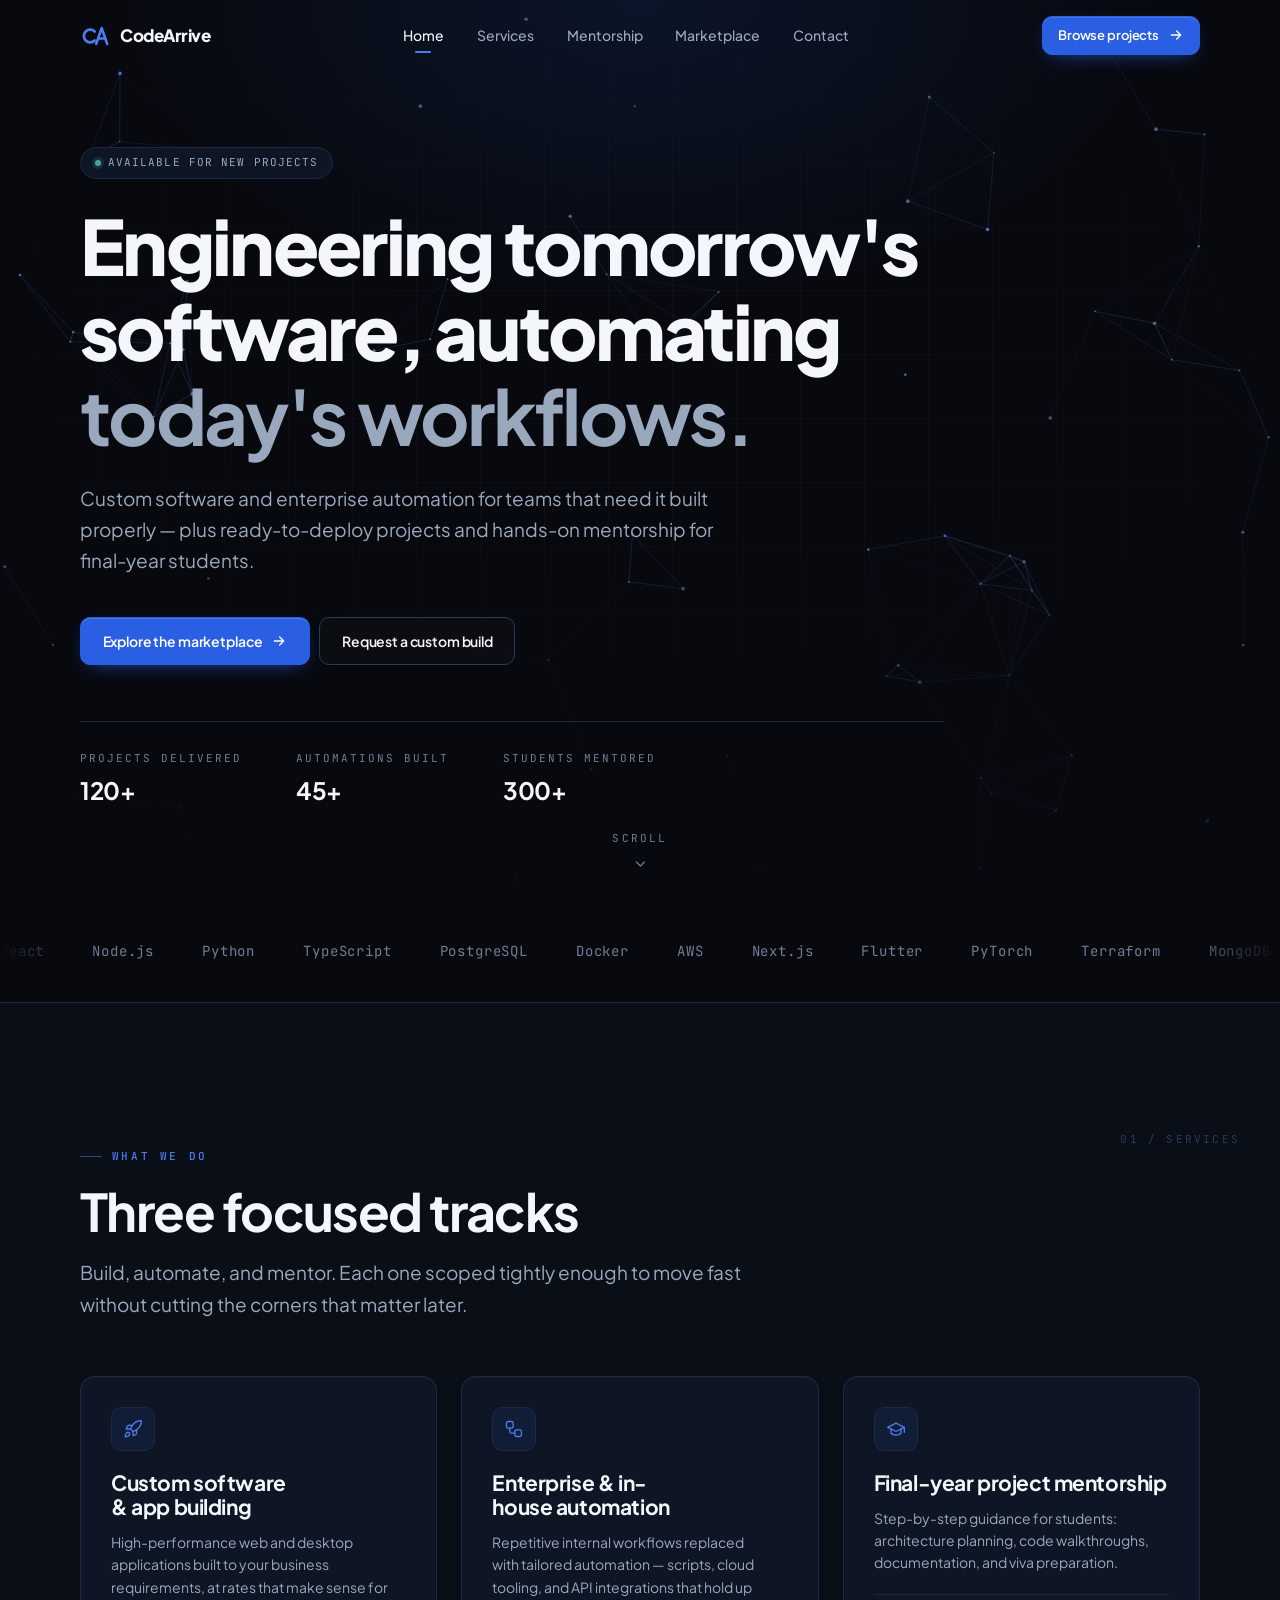
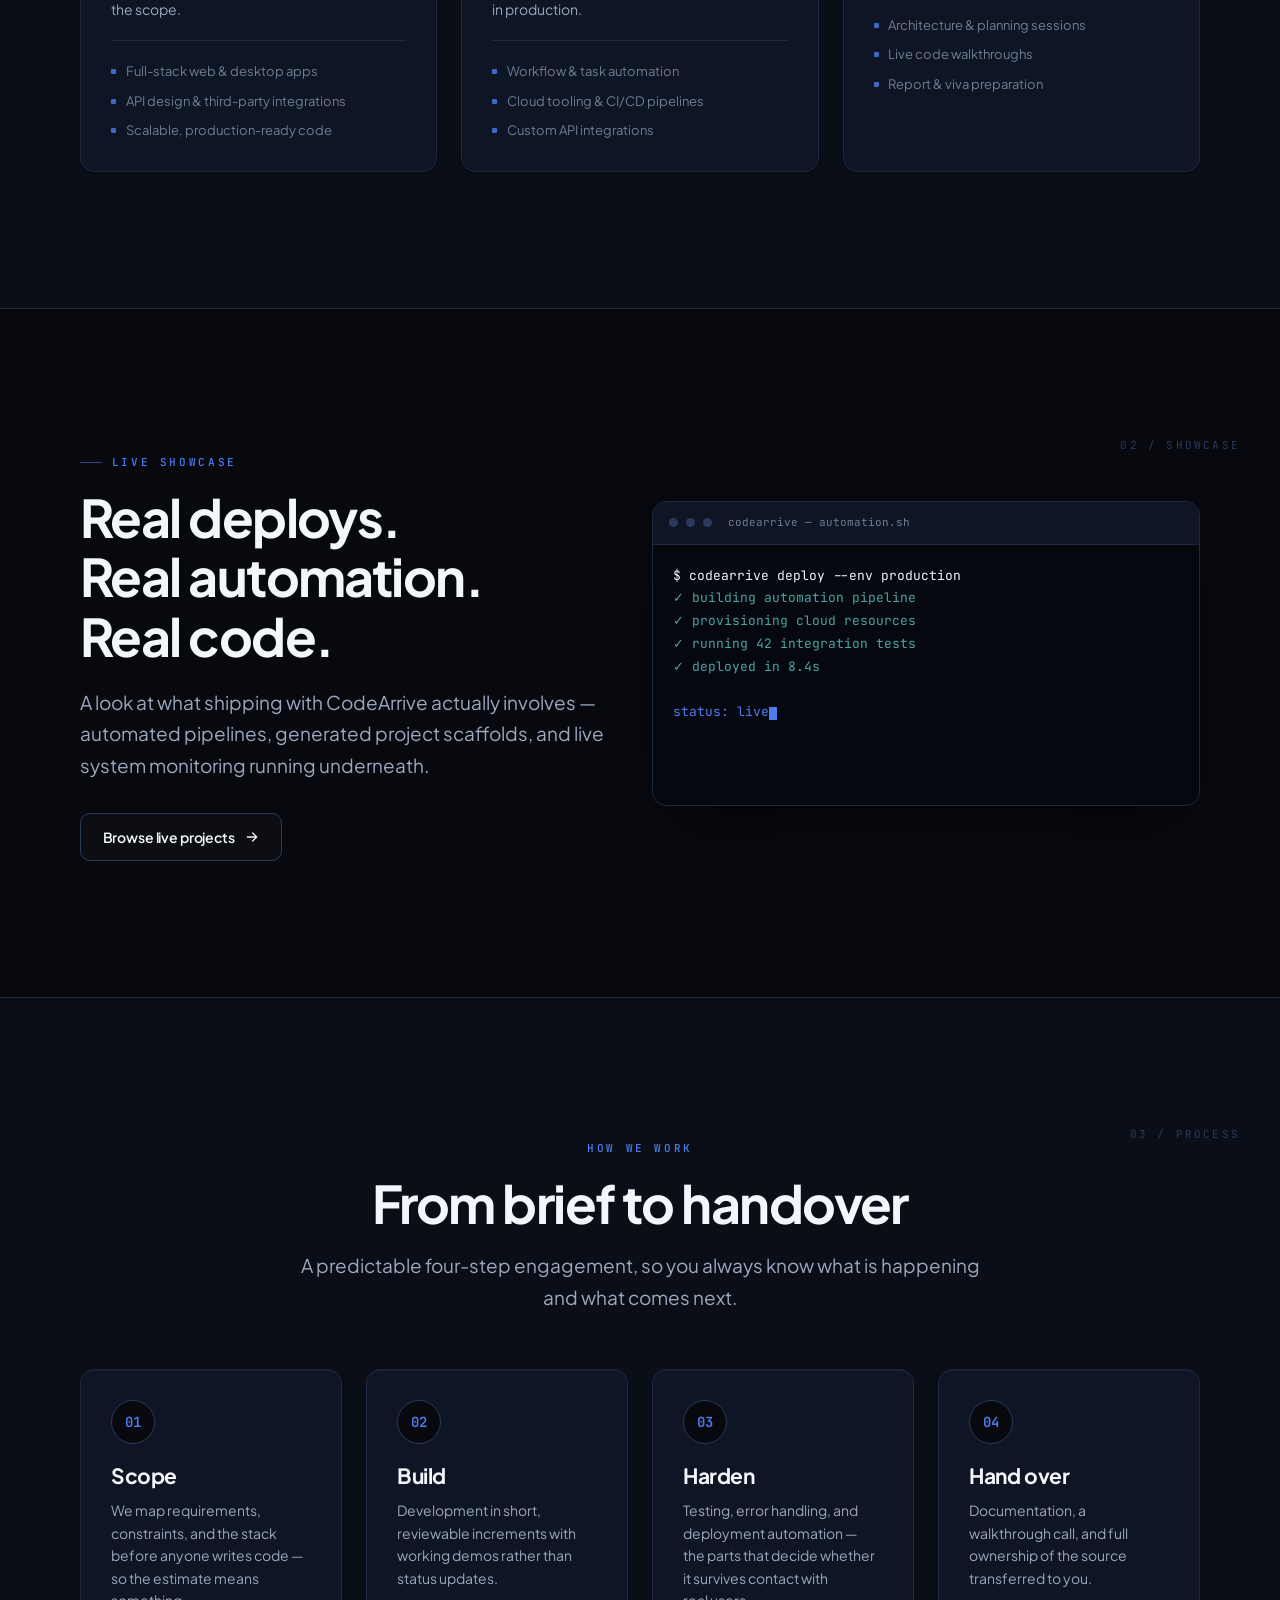
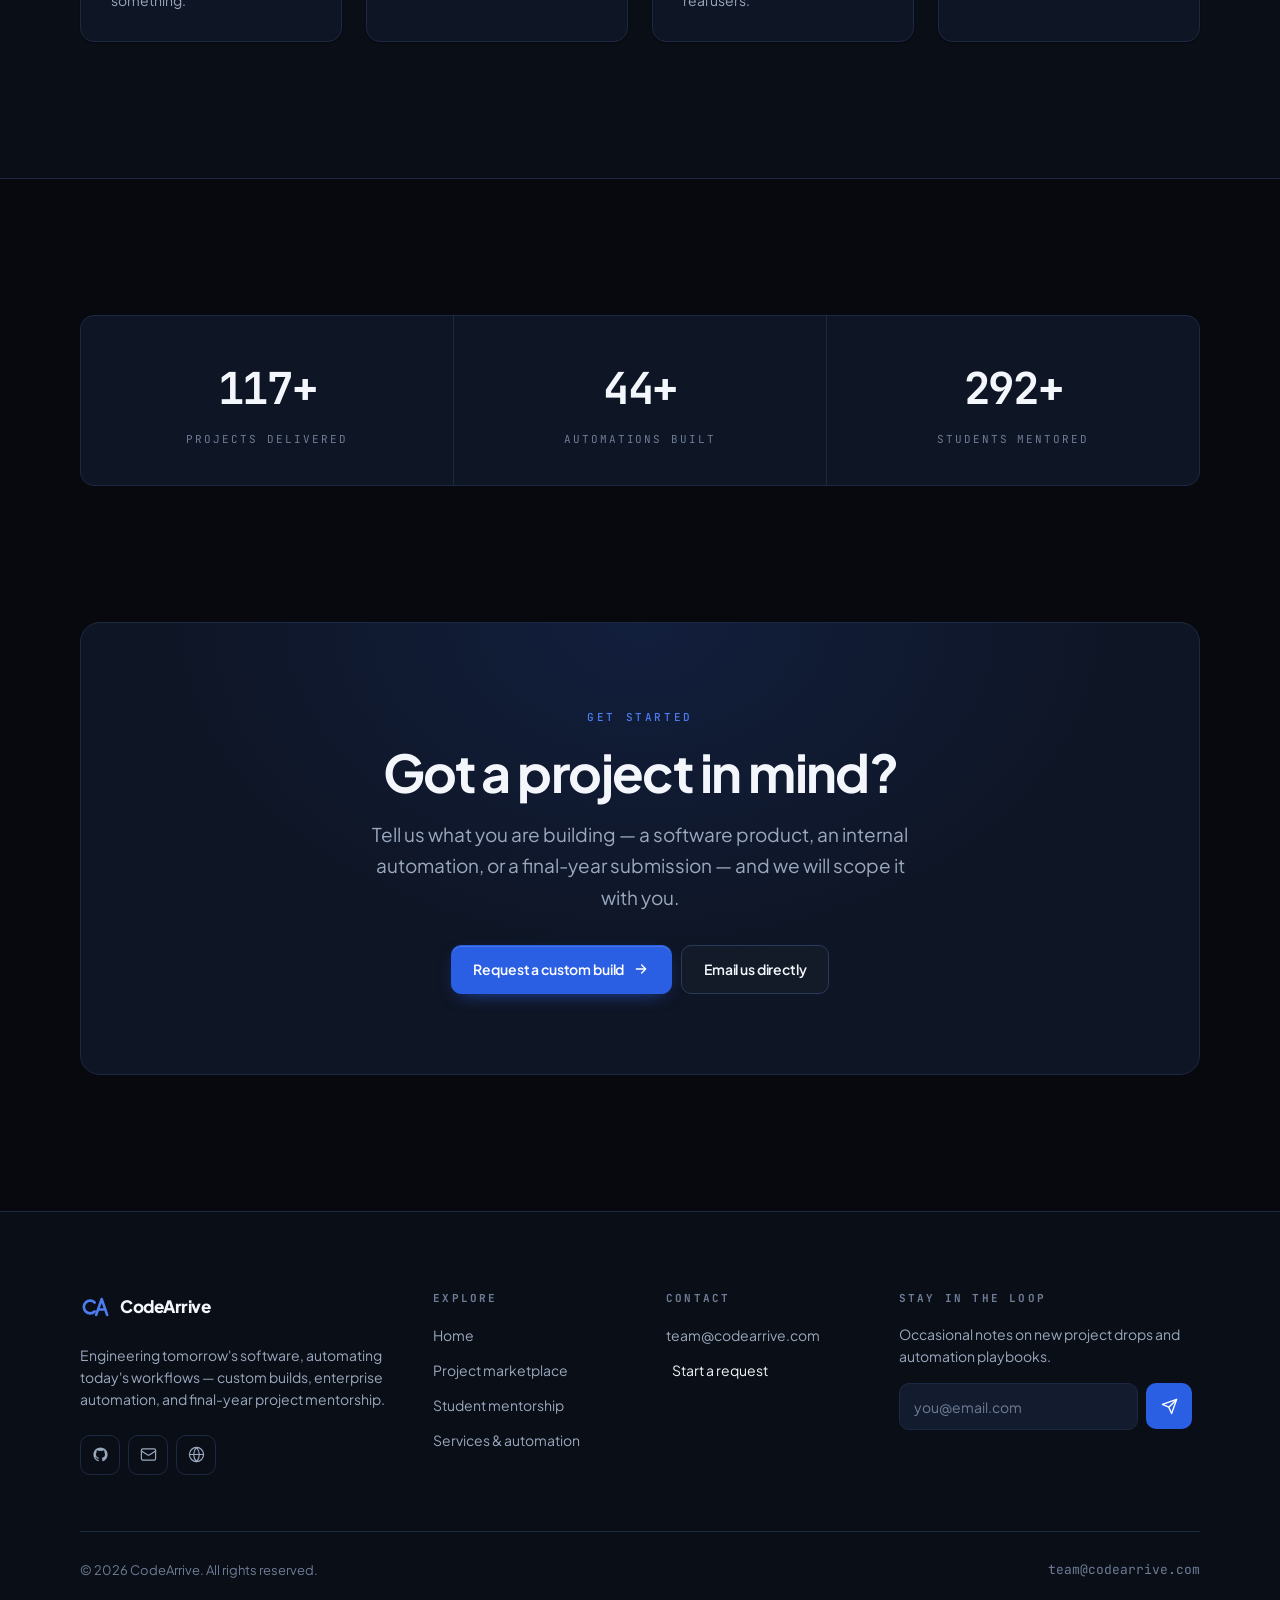
==== commit 7c206d72: "Stop the hero headline clipping its descenders .reveal-line uses overflow:hidden as the mask the lin" ====
--- a/codearrive.html
+++ b/codearrive.html
@@ -259,7 +259,10 @@
 
 .display {
   font-size: var(--t-display);
-  line-height: 1.04;
+  /* Still tighter than the 1.15 the headings use - it is display type at
+     4.75rem - but 1.04 stacked the lines closer than the font's own 1.26em
+     content area, so descenders ran into the line below. */
+  line-height: 1.12;
   letter-spacing: -0.035em;
   font-weight: 800;
 }
@@ -1347,8 +1350,18 @@
    `both` fill mode holds the start frame through the delay. */
 
 .reveal-line {
+  /* The mask has to clear the descenders. Plus Jakarta Sans carries a 1.26em
+     content area, so at any display line-height below that the tails of g/y/p
+     hang outside the line box - and this overflow:hidden would crop them flat.
+     Pad the mask past them, then pull the extra height back out of the flow so
+     the leading is exactly what line-height asked for. 0.18em also clears the
+     roomier fallbacks (Segoe UI et al) if the webfont never arrives. */
+  --descender-room: 0.18em;
+
   display: block;
   overflow: hidden;
+  padding-bottom: var(--descender-room);
+  margin-bottom: calc(var(--descender-room) * -1);
 }
 
 .reveal-line > span {
@@ -1358,7 +1371,9 @@
 }
 
 @keyframes line-rise {
-  from { transform: translateY(105%); }
+  /* Starts below the padded mask edge rather than the line box, or the top of
+     the rising line would show through the descender gap before its turn. */
+  from { transform: translateY(calc(105% + var(--descender-room))); }
 }
 
 .fade-up {
